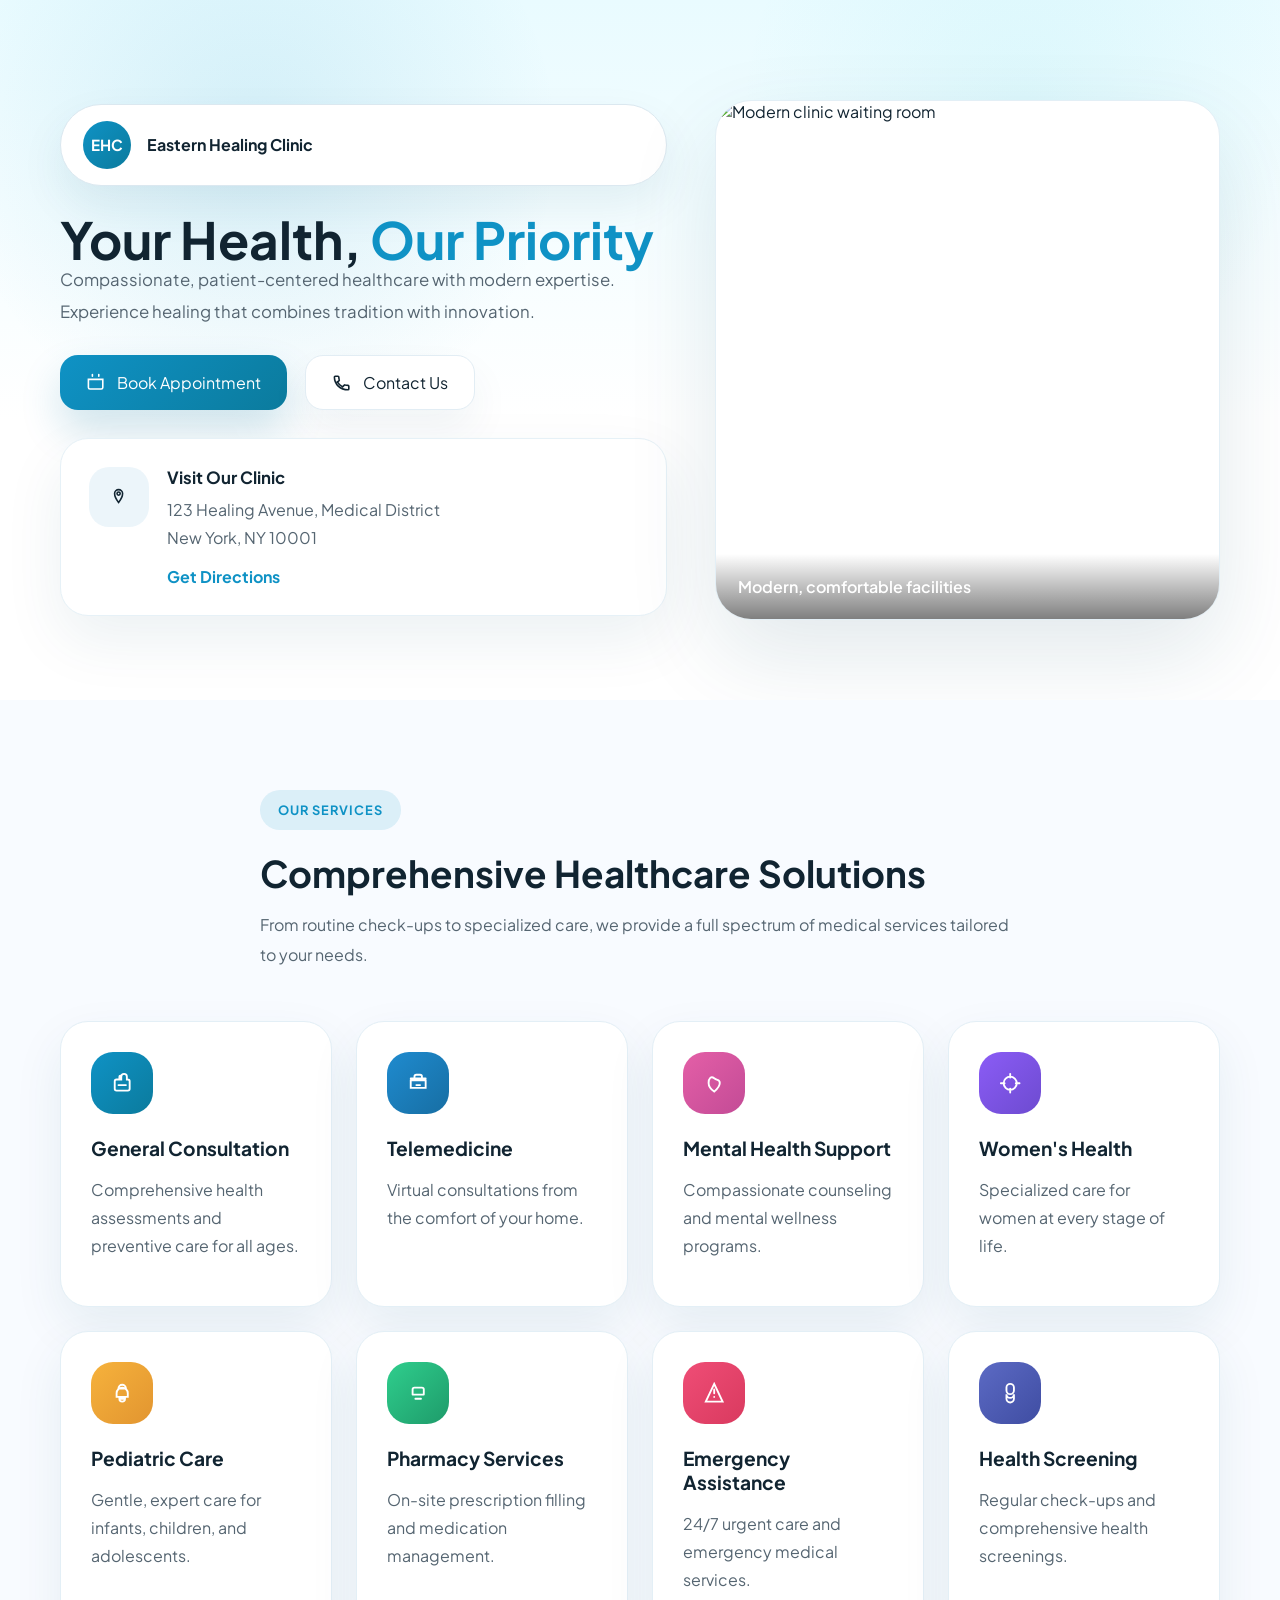
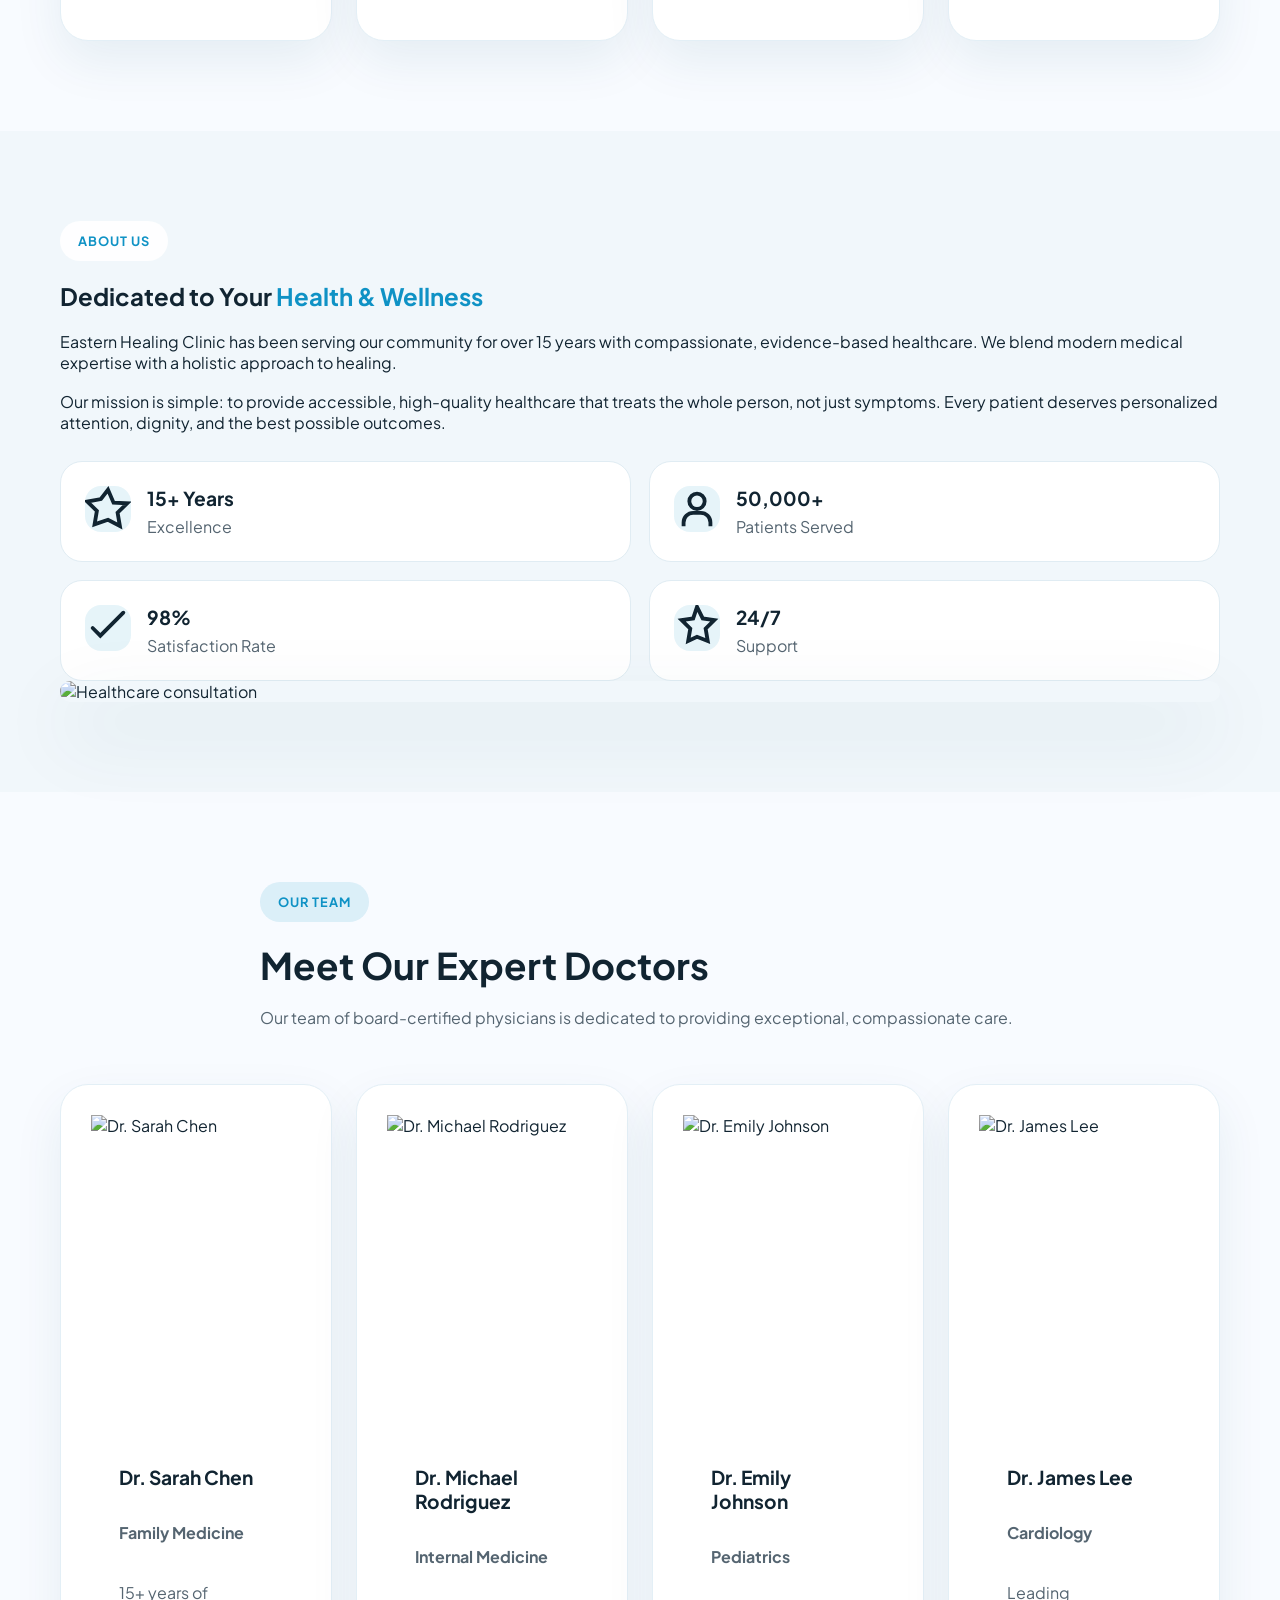
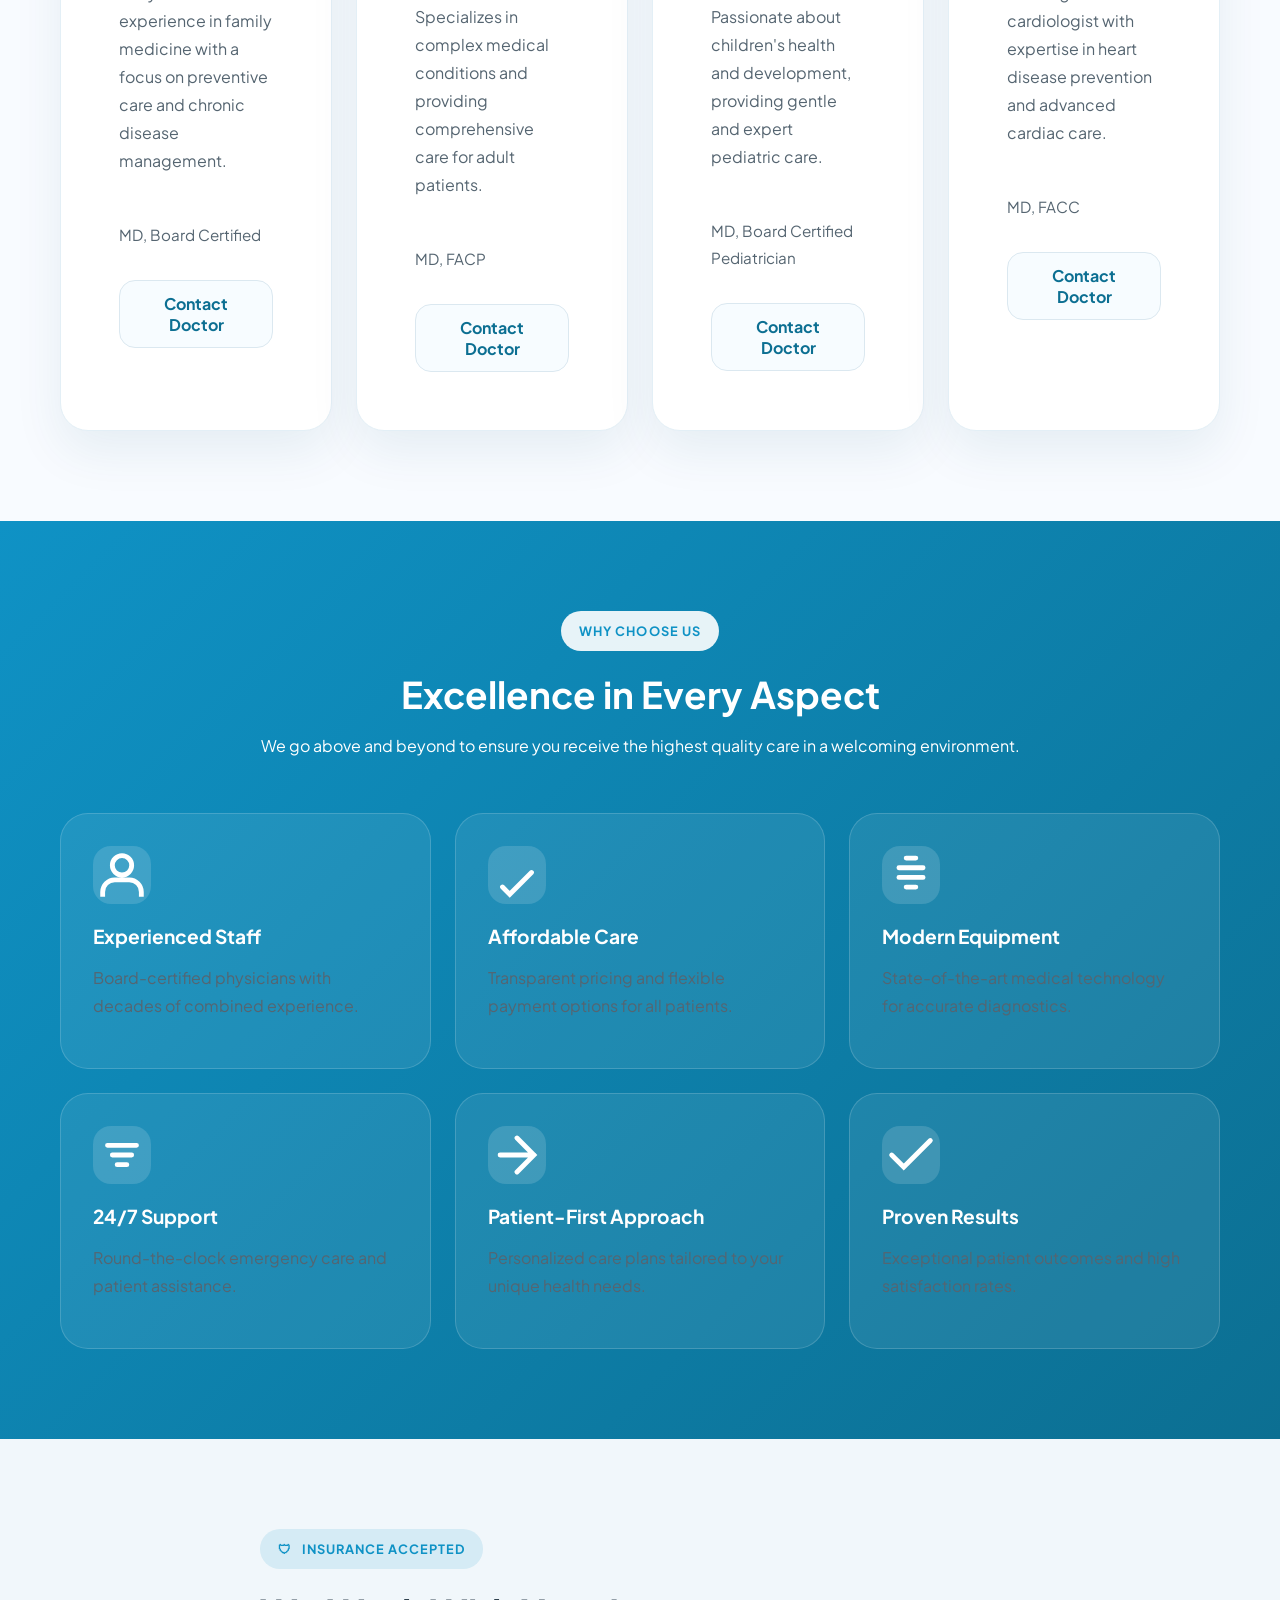
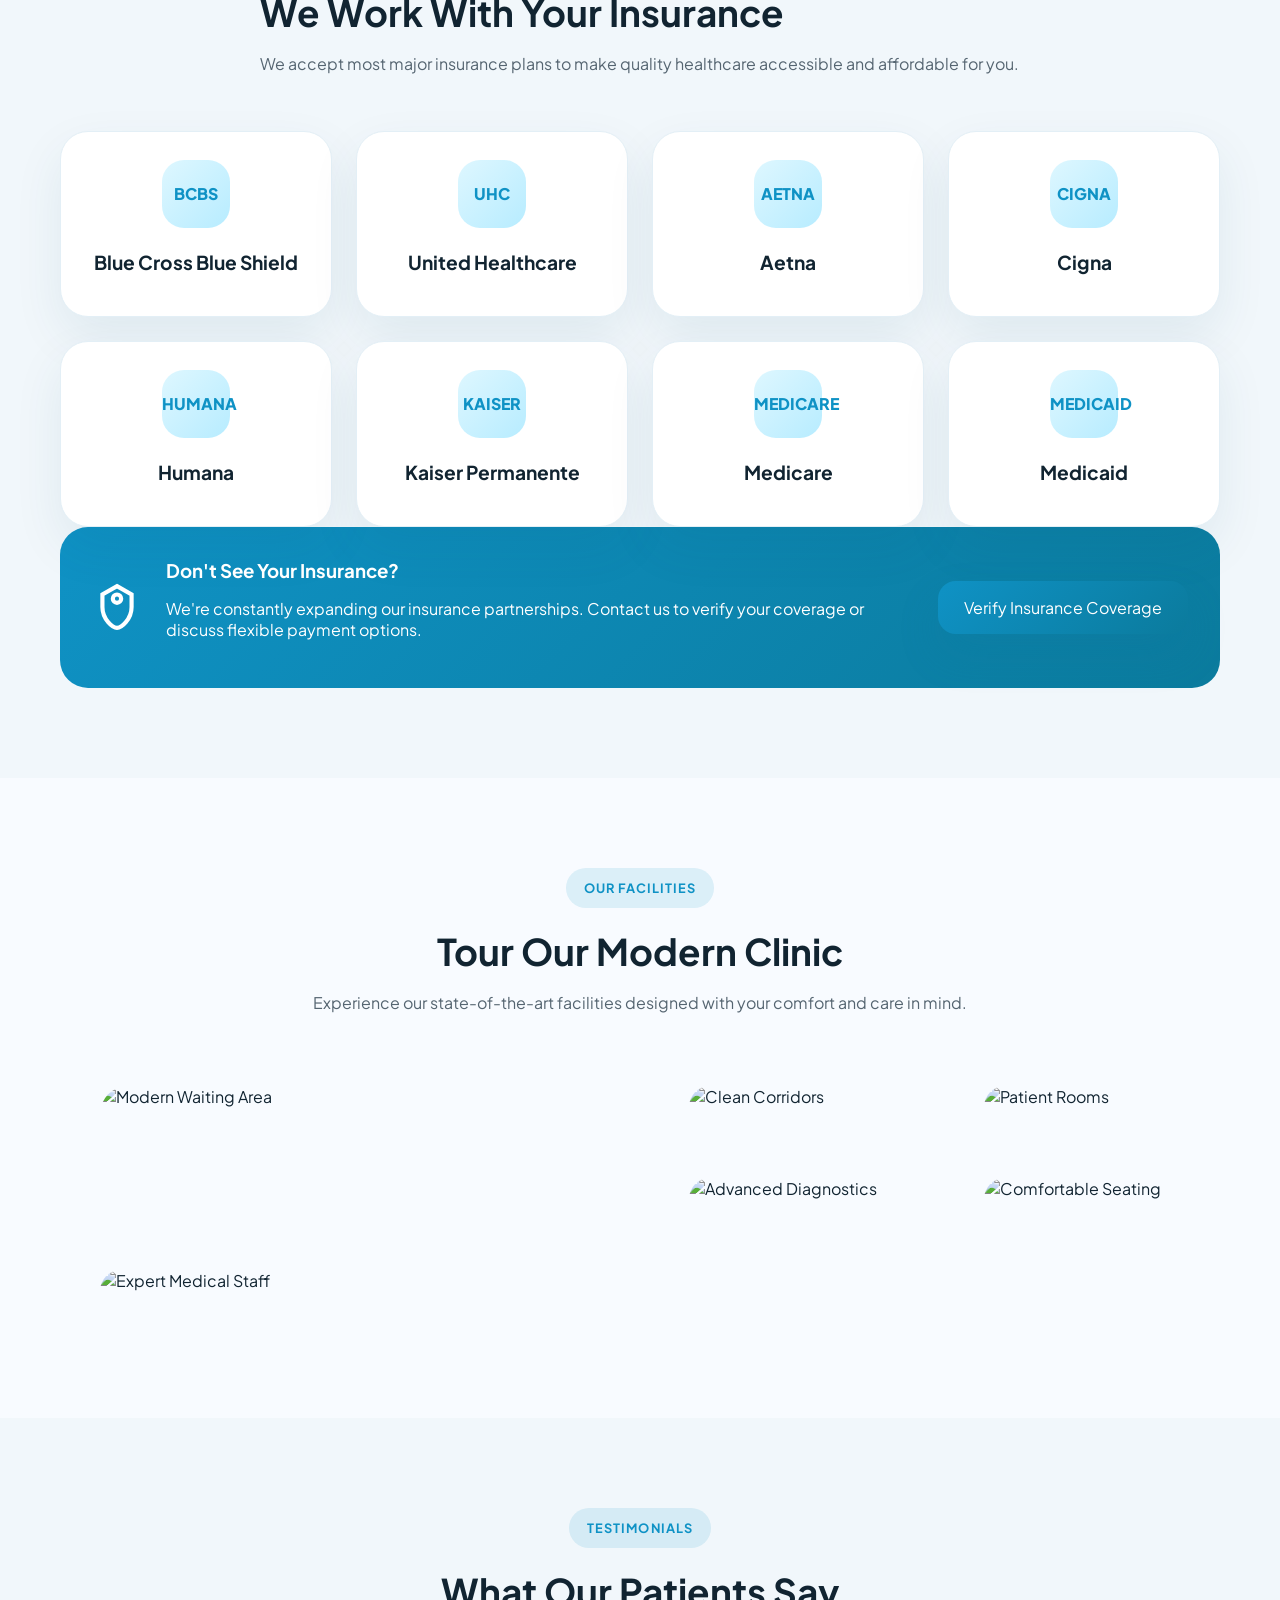
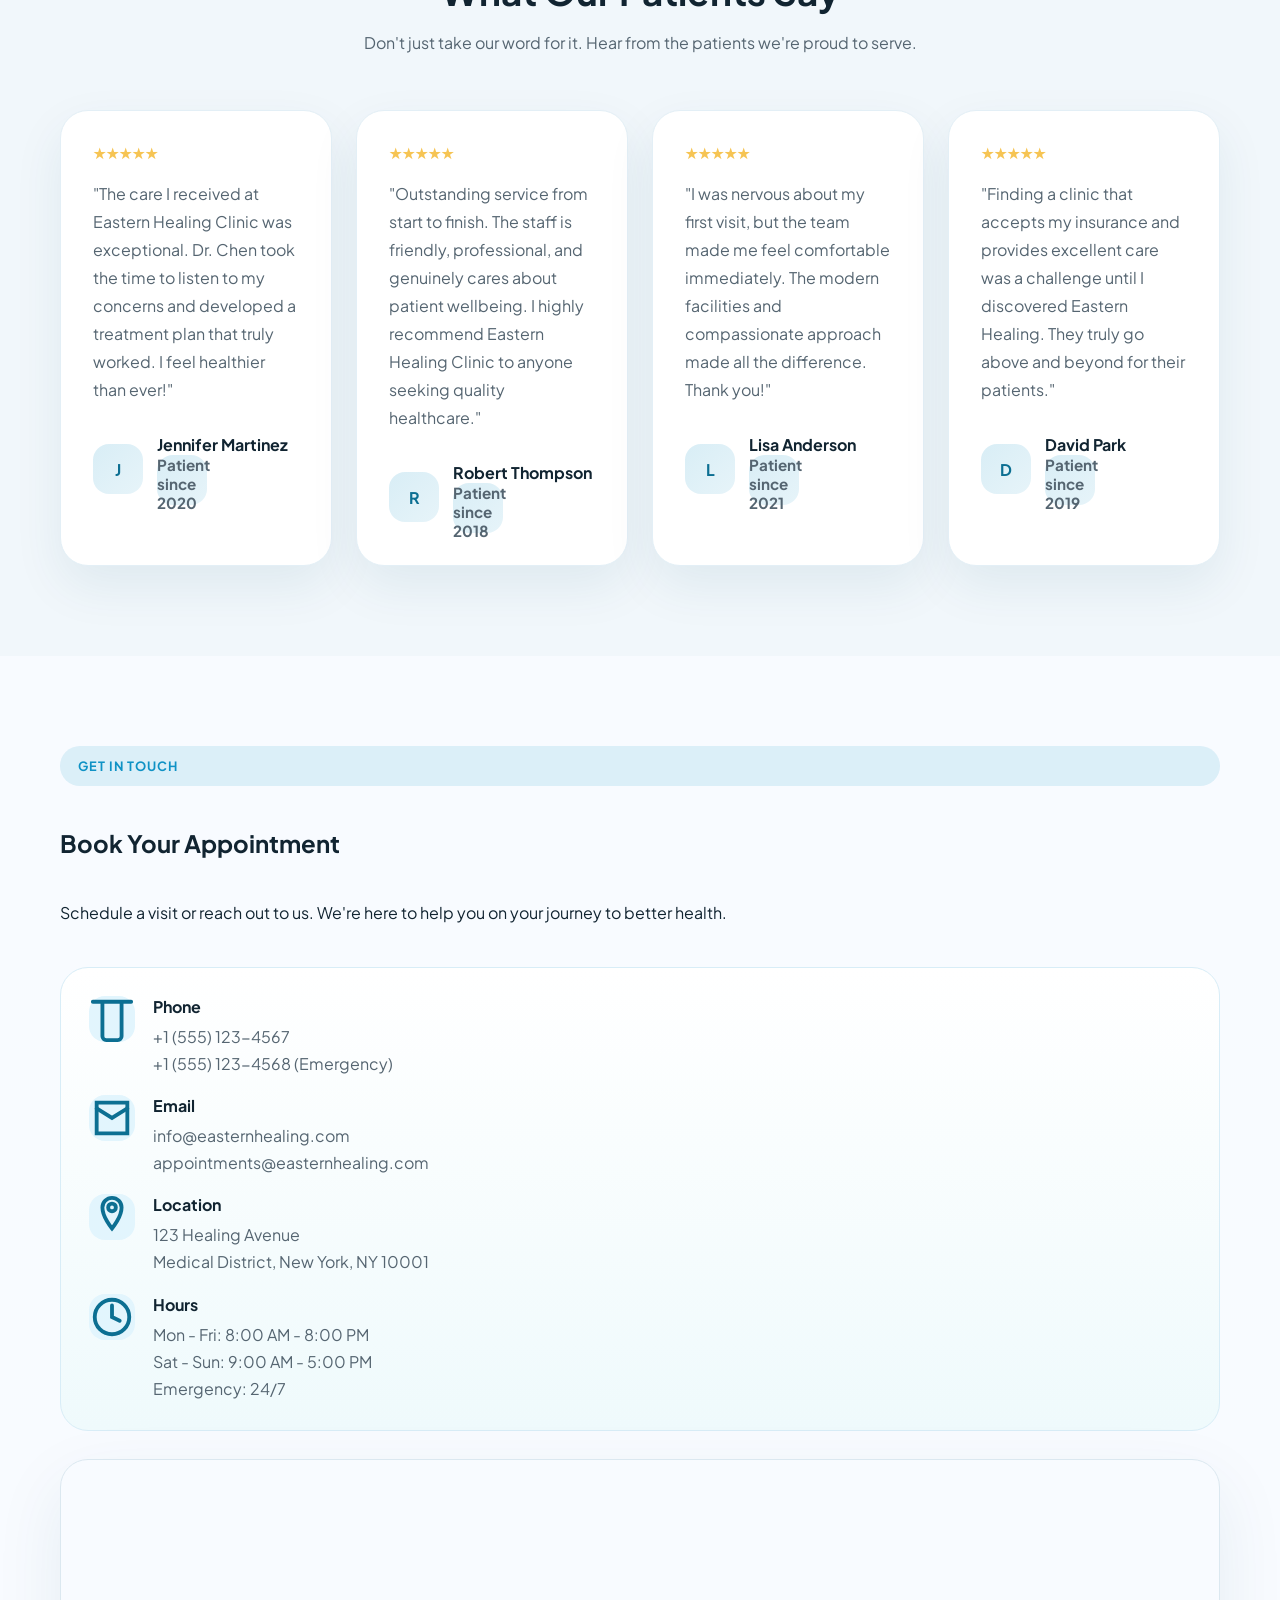
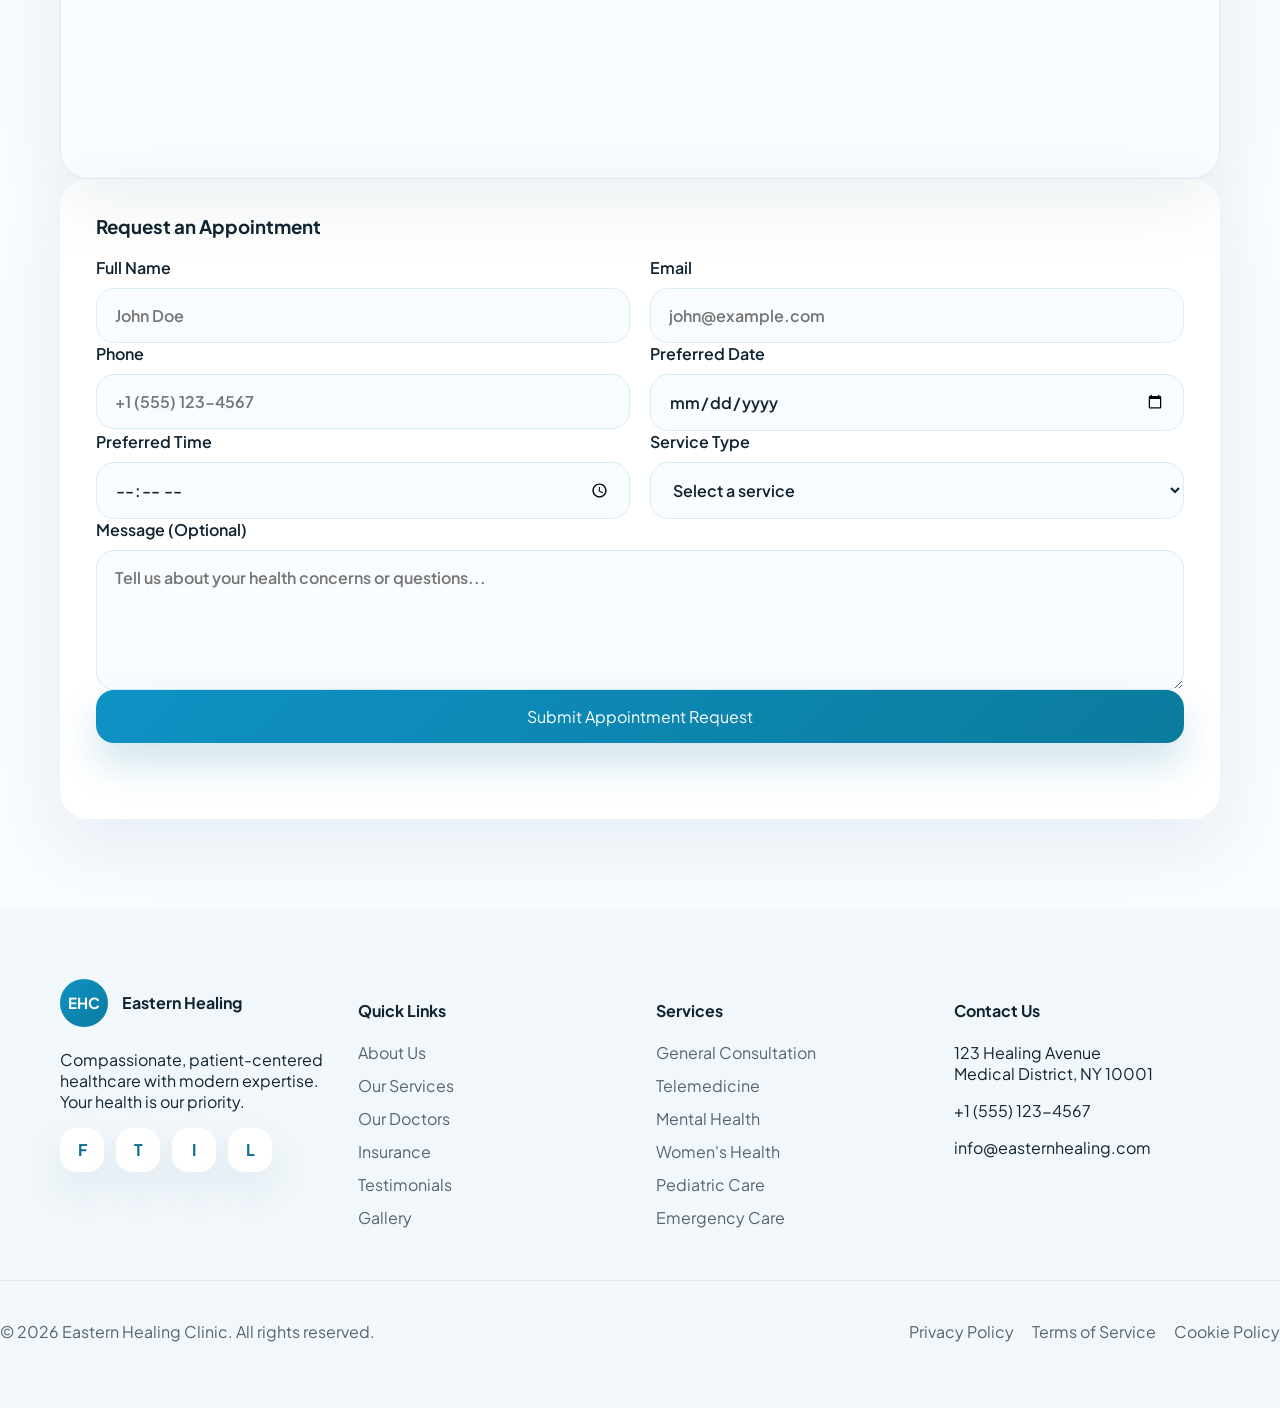
==== index.html @ 698d249d "new" ====
<!DOCTYPE html>
<html lang="en">
  <head>
    <meta charset="UTF-8" />
    <meta name="viewport" content="width=device-width, initial-scale=1.0" />
    <title>Eastern Healing Clinic</title>
    <link rel="preconnect" href="https://fonts.googleapis.com" />
    <link rel="preconnect" href="https://fonts.gstatic.com" crossorigin />
    <link
      href="https://fonts.googleapis.com/css2?family=Plus+Jakarta+Sans:wght@400;500;600;700;800&display=swap"
      rel="stylesheet"
    />
    <link rel="stylesheet" href="styles.css" />
  </head>
  <body>
    <main>
      <section class="hero" id="hero">
        <div class="hero-backdrop"></div>
        <div class="container hero-grid">
          <div class="hero-copy">
            <a class="brand-pill" href="#hero">
              <span class="brand-circle">EHC</span>
              Eastern Healing Clinic
            </a>
            <div class="hero-content">
              <h1>
                Your Health,
                <span class="accent-text"> Our Priority</span>
              </h1>
              <p class="hero-subtitle">
                Compassionate, patient-centered healthcare with modern expertise.
                Experience healing that combines tradition with innovation.
              </p>
            </div>
            <div class="hero-cta-actions">
              <button class="btn btn-primary" data-scroll="#contact">
                <span class="icon">
                  <svg viewBox="0 0 24 24" aria-hidden="true"><path d="M8 2v2M16 2v2M4 8h16M5 20h14a2 2 0 002-2V8H3v10a2 2 0 002 2z" fill="none" stroke="currentColor" stroke-width="2" stroke-linecap="round"/></svg>
                </span>
                Book Appointment
              </button>
              <button class="btn btn-secondary" data-scroll="#contact">
                <span class="icon">
                  <svg viewBox="0 0 24 24" aria-hidden="true"><path d="M6.62 10.79a15.05 15.05 0 006.59 6.59l2.2-2.2a1 1 0 011.05-.24c1.12.37 2.33.57 3.57.57a1 1 0 011 1V20a1 1 0 01-1 1C10.07 21 3 13.93 3 5a1 1 0 011-1h3.5a1 1 0 011 1c0 1.24.2 2.45.57 3.57a1 1 0 01-.24 1.05l-2.2 2.2z" fill="none" stroke="currentColor" stroke-width="2" stroke-linecap="round" stroke-linejoin="round"/></svg>
                </span>
                Contact Us
              </button>
            </div>
            <div class="hero-info-card">
              <div class="info-icon">
                <span class="icon map-pin">
                  <svg viewBox="0 0 24 24" aria-hidden="true"><path d="M12 2a5 5 0 00-5 5c0 5 5 11 5 11s5-6 5-11a5 5 0 00-5-5zm0 7a2 2 0 110-4 2 2 0 010 4z" fill="none" stroke="currentColor" stroke-width="2"/></svg>
                </span>
              </div>
              <div>
                <h3>Visit Our Clinic</h3>
                <p>123 Healing Avenue, Medical District<br />New York, NY 10001</p>
                <a class="link-button" href="https://www.google.com/maps/search/123+Healing+Avenue+New+York+NY" target="_blank" rel="noreferrer">Get Directions</a>
              </div>
            </div>
          </div>
          <div class="hero-media">
            <div class="hero-media-card">
              <img src="https://images.unsplash.com/photo-1779281887548-f676406dea2f?crop=entropy&cs=tinysrgb&fit=max&fm=jpg&ixid=M3w3Nzg4Nzd8MHwxfHNlYXJjaHw0fHxtb2Rlcm4lMjBtZWRpY2FsJTIwY2xpbmljJTIwaW50ZXJpb3IlMjBoZWFsdGhjYXJlfGVufDF8fHx8MTc3OTcyMDAyNXww&ixlib=rb-4.1.0&q=80&w=1080" alt="Modern clinic waiting room" />
              <div class="hero-media-caption">Modern, comfortable facilities</div>
            </div>
          </div>
        </div>
      </section>

      <section class="section" id="services">
        <div class="container">
          <div class="section-header">
            <span class="section-pill">Our Services</span>
            <h2>Comprehensive Healthcare Solutions</h2>
            <p>From routine check-ups to specialized care, we provide a full spectrum of medical services tailored to your needs.</p>
          </div>
          <div class="grid service-grid">
            <article class="card service-card">
              <div class="icon-circle gradient-cyan"><span class="icon"><svg viewBox="0 0 24 24"><path d="M18 8h-1V5a3 3 0 00-6 0v3H6a2 2 0 00-2 2v8a2 2 0 002 2h12a2 2 0 002-2v-8a2 2 0 00-2-2zM9 5a1 1 0 012 0v3H9V5zM8 14h8" fill="none" stroke="currentColor" stroke-width="2" stroke-linecap="round"/></svg></span></div>
              <h3>General Consultation</h3>
              <p>Comprehensive health assessments and preventive care for all ages.</p>
            </article>
            <article class="card service-card">
              <div class="icon-circle gradient-blue"><span class="icon"><svg viewBox="0 0 24 24"><path d="M4 7h16M8 7V5a2 2 0 012-2h4a2 2 0 012 2v2M4 17h16v-8H4v8zM10 14h4" fill="none" stroke="currentColor" stroke-width="2" stroke-linecap="round"/></svg></span></div>
              <h3>Telemedicine</h3>
              <p>Virtual consultations from the comfort of your home.</p>
            </article>
            <article class="card service-card">
              <div class="icon-circle gradient-pink"><span class="icon"><svg viewBox="0 0 24 24"><path d="M12 21s-6-4.35-6-9.33S8.73 4 12 6.67 18 7.67 18 11.67 12 21 12 21z" fill="none" stroke="currentColor" stroke-width="2"/></svg></span></div>
              <h3>Mental Health Support</h3>
              <p>Compassionate counseling and mental wellness programs.</p>
            </article>
            <article class="card service-card">
              <div class="icon-circle gradient-purple"><span class="icon"><svg viewBox="0 0 24 24"><path d="M12 19a7 7 0 100-14 7 7 0 000 14zM12 2v4M12 18v4M2 12h4M18 12h4" fill="none" stroke="currentColor" stroke-width="2" stroke-linecap="round"/></svg></span></div>
              <h3>Women's Health</h3>
              <p>Specialized care for women at every stage of life.</p>
            </article>
            <article class="card service-card">
              <div class="icon-circle gradient-amber"><span class="icon"><svg viewBox="0 0 24 24"><path d="M12 21a3 3 0 003-3H9a3 3 0 003 3zm6-9a6 6 0 10-12 0v4h12v-4zM12 3a4 4 0 014 4H8a4 4 0 014-4z" fill="none" stroke="currentColor" stroke-width="2"/></svg></span></div>
              <h3>Pediatric Care</h3>
              <p>Gentle, expert care for infants, children, and adolescents.</p>
            </article>
            <article class="card service-card">
              <div class="icon-circle gradient-emerald"><span class="icon"><svg viewBox="0 0 24 24"><path d="M6 13.5V8a2 2 0 012-2h8a2 2 0 012 2v5.5M6 13.5h12M9 18h6" fill="none" stroke="currentColor" stroke-width="2" stroke-linecap="round"/></svg></span></div>
              <h3>Pharmacy Services</h3>
              <p>On-site prescription filling and medication management.</p>
            </article>
            <article class="card service-card">
              <div class="icon-circle gradient-red"><span class="icon"><svg viewBox="0 0 24 24"><path d="M12 2L3 21h18L12 2zM12 8v4M12 16h.01" fill="none" stroke="currentColor" stroke-width="2" stroke-linecap="round"/></svg></span></div>
              <h3>Emergency Assistance</h3>
              <p>24/7 urgent care and emergency medical services.</p>
            </article>
            <article class="card service-card">
              <div class="icon-circle gradient-indigo"><span class="icon"><svg viewBox="0 0 24 24"><path d="M16 6a4 4 0 00-8 0v3a4 4 0 008 0V6zM8 13a4 4 0 108 0v5a4 4 0 01-8 0v-5z" fill="none" stroke="currentColor" stroke-width="2"/></svg></span></div>
              <h3>Health Screening</h3>
              <p>Regular check-ups and comprehensive health screenings.</p>
            </article>
          </div>
        </div>
      </section>

      <section class="section section-alt" id="about">
        <div class="container split-grid">
          <div class="text-block">
            <span class="section-pill section-pill-soft">About Us</span>
            <h2>Dedicated to Your <span class="accent-text">Health & Wellness</span></h2>
            <p>Eastern Healing Clinic has been serving our community for over 15 years with compassionate, evidence-based healthcare. We blend modern medical expertise with a holistic approach to healing.</p>
            <p>Our mission is simple: to provide accessible, high-quality healthcare that treats the whole person, not just symptoms. Every patient deserves personalized attention, dignity, and the best possible outcomes.</p>
            <div class="stats-grid">
              <article class="stat-card"><span class="icon stat-icon"><svg viewBox="0 0 24 24"><path d="M12 2l2.9 6.7L22 9l-5 4.9 1.2 7-6.2-3.3L5 20l1.2-7-5-4.9 7.1-1.3L12 2z" fill="none" stroke="currentColor" stroke-width="2"/></svg></span><div><strong>15+ Years</strong><p>Excellence</p></div></article>
              <article class="stat-card"><span class="icon stat-icon"><svg viewBox="0 0 24 24"><path d="M12 12a4 4 0 100-8 4 4 0 000 8zm-7 9v-2a5 5 0 015-5h4a5 5 0 015 5v2" fill="none" stroke="currentColor" stroke-width="2"/></svg></span><div><strong>50,000+</strong><p>Patients Served</p></div></article>
              <article class="stat-card"><span class="icon stat-icon"><svg viewBox="0 0 24 24"><path d="M4 12l4 4L20 4" fill="none" stroke="currentColor" stroke-width="2" stroke-linecap="round"/></svg></span><div><strong>98%</strong><p>Satisfaction Rate</p></div></article>
              <article class="stat-card"><span class="icon stat-icon"><svg viewBox="0 0 24 24"><path d="M12 1l3 6 6 .9-4.5 4.4 1.1 6.5L12 16.6 7.4 18.8 8.5 12.3 4 7.9 10 7l2-6z" fill="none" stroke="currentColor" stroke-width="2"/></svg></span><div><strong>24/7</strong><p>Support</p></div></article>
            </div>
          </div>
          <div class="image-block">
            <div class="image-frame">
              <img src="https://images.unsplash.com/photo-1666886573531-48d2e3c2b684?crop=entropy&cs=tinysrgb&fit=max&fm=jpg&ixid=M3w3Nzg4Nzd8MHwxfHNlYXJjaHwxfHxoZWFsdGhjYXJlJTIwcGF0aWVudCUyMGNvbnN1bHRhdGlvbnxlbnwxfHx8fDE3Nzk3MjAwMjZ8MA&ixlib=rb-4.1.0&q=80&w=1080" alt="Healthcare consultation" />
            </div>
          </div>
        </div>
      </section>

      <section class="section" id="doctors">
        <div class="container">
          <div class="section-header">
            <span class="section-pill">Our Team</span>
            <h2>Meet Our Expert Doctors</h2>
            <p>Our team of board-certified physicians is dedicated to providing exceptional, compassionate care.</p>
          </div>
          <div class="grid doctors-grid">
            <article class="card doctor-card">
              <div class="doctor-image"><img src="https://images.unsplash.com/photo-1631217868264-e5b90bb7e133?crop=entropy&cs=tinysrgb&fit=max&fm=jpg&ixid=M3w3Nzg4Nzd8MHwxfHNlYXJjaHwyfHxoZWFsdGhjYXJlJTIwcGF0aWVudCUyMGNvbnN1bHRhdGlvbnxlbnwxfHx8fDE3Nzk3MjAwMjZ8MA&ixlib=rb-4.1.0&q=80&w=1080" alt="Dr. Sarah Chen" /></div>
              <div class="card-body">
                <h3>Dr. Sarah Chen</h3>
                <p class="subtitle">Family Medicine</p>
                <p>15+ years of experience in family medicine with a focus on preventive care and chronic disease management.</p>
                <p class="meta">MD, Board Certified</p>
                <button class="link-button small">Contact Doctor</button>
              </div>
            </article>
            <article class="card doctor-card">
              <div class="doctor-image"><img src="https://images.unsplash.com/photo-1612349317150-e413f6a5b16d?crop=entropy&cs=tinysrgb&fit=max&fm=jpg&ixid=M3w3Nzg4Nzd8MHwxfHNlYXJjaHwyfHxwcm9mZXNzaW9uYWwlMjBkb2N0b3IlMjBtZWRpY2FsJTIwc3RhZmZ8ZW58MXx8fHwxNzc5NzIwMDI1fDA&ixlib=rb-4.1.0&q=80&w=1080" alt="Dr. Michael Rodriguez" /></div>
              <div class="card-body">
                <h3>Dr. Michael Rodriguez</h3>
                <p class="subtitle">Internal Medicine</p>
                <p>Specializes in complex medical conditions and providing comprehensive care for adult patients.</p>
                <p class="meta">MD, FACP</p>
                <button class="link-button small">Contact Doctor</button>
              </div>
            </article>
            <article class="card doctor-card">
              <div class="doctor-image"><img src="https://images.unsplash.com/photo-1631217871099-88310a909a32?crop=entropy&cs=tinysrgb&fit=max&fm=jpg&ixid=M3w3Nzg4Nzd8MHwxfHNlYXJjaHw1fHxoZWFsdGhjYXJlJTIwcGF0aWVudCUyMGNvbnN1bHRhdGlvbnxlbnwxfHx8fDE3Nzk3MjAwMjZ8MA&ixlib=rb-4.1.0&q=80&w=1080" alt="Dr. Emily Johnson" /></div>
              <div class="card-body">
                <h3>Dr. Emily Johnson</h3>
                <p class="subtitle">Pediatrics</p>
                <p>Passionate about children's health and development, providing gentle and expert pediatric care.</p>
                <p class="meta">MD, Board Certified Pediatrician</p>
                <button class="link-button small">Contact Doctor</button>
              </div>
            </article>
            <article class="card doctor-card">
              <div class="doctor-image"><img src="https://images.unsplash.com/photo-1625134673337-519d4d10b313?crop=entropy&cs=tinysrgb&fit=max&fm=jpg&ixid=M3w3Nzg4Nzd8MHwxfHNlYXJjaHw0fHxwcm9mZXNzaW9uYWwlMjBkb2N0b3IlMjBtZWRpY2FsJTIwc3RhZmZ8ZW58MXx8fHwxNzc5NzIwMDI1fDA&ixlib=rb-4.1.0&q=80&w=1080" alt="Dr. James Lee" /></div>
              <div class="card-body">
                <h3>Dr. James Lee</h3>
                <p class="subtitle">Cardiology</p>
                <p>Leading cardiologist with expertise in heart disease prevention and advanced cardiac care.</p>
                <p class="meta">MD, FACC</p>
                <button class="link-button small">Contact Doctor</button>
              </div>
            </article>
          </div>
        </div>
      </section>

      <section class="section feature-section" id="why-choose-us">
        <div class="container">
          <div class="section-header text-center">
            <span class="section-pill section-pill-soft">Why Choose Us</span>
            <h2>Excellence in Every Aspect</h2>
            <p>We go above and beyond to ensure you receive the highest quality care in a welcoming environment.</p>
          </div>
          <div class="grid features-grid">
            <article class="feature-card"><span class="icon feature-icon"><svg viewBox="0 0 24 24"><path d="M12 12a4 4 0 100-8 4 4 0 000 8zm-8 9v-2a5 5 0 015-5h6a5 5 0 015 5v2" fill="none" stroke="currentColor" stroke-width="2"/></svg></span><h3>Experienced Staff</h3><p>Board-certified physicians with decades of combined experience.</p></article>
            <article class="feature-card"><span class="icon feature-icon"><svg viewBox="0 0 24 24"><path d="M6 17l3 3 9-9" fill="none" stroke="currentColor" stroke-width="2" stroke-linecap="round"/></svg></span><h3>Affordable Care</h3><p>Transparent pricing and flexible payment options for all patients.</p></article>
            <article class="feature-card"><span class="icon feature-icon"><svg viewBox="0 0 24 24"><path d="M10 5h4M7 9h10M7 13h10M10 17h4" fill="none" stroke="currentColor" stroke-width="2" stroke-linecap="round"/></svg></span><h3>Modern Equipment</h3><p>State-of-the-art medical technology for accurate diagnostics.</p></article>
            <article class="feature-card"><span class="icon feature-icon"><svg viewBox="0 0 24 24"><path d="M6 8h12M8 12h8M10 16h4" fill="none" stroke="currentColor" stroke-width="2" stroke-linecap="round"/></svg></span><h3>24/7 Support</h3><p>Round-the-clock emergency care and patient assistance.</p></article>
            <article class="feature-card"><span class="icon feature-icon"><svg viewBox="0 0 24 24"><path d="M5 12h14M12 5l7 7-7 7" fill="none" stroke="currentColor" stroke-width="2" stroke-linecap="round"/></svg></span><h3>Patient-First Approach</h3><p>Personalized care plans tailored to your unique health needs.</p></article>
            <article class="feature-card"><span class="icon feature-icon"><svg viewBox="0 0 24 24"><path d="M20 6L9 17l-5-5" fill="none" stroke="currentColor" stroke-width="2" stroke-linecap="round"/></svg></span><h3>Proven Results</h3><p>Exceptional patient outcomes and high satisfaction rates.</p></article>
          </div>
        </div>
      </section>

      <section class="section section-alt" id="insurance">
        <div class="container">
          <div class="section-header">
            <span class="section-pill"><span class="small-icon">🛡</span> Insurance Accepted</span>
            <h2>We Work With Your Insurance</h2>
            <p>We accept most major insurance plans to make quality healthcare accessible and affordable for you.</p>
          </div>
          <div class="grid insurance-grid">
            <article class="card partner-card"><div class="partner-mark">BCBS</div><h3>Blue Cross Blue Shield</h3></article>
            <article class="card partner-card"><div class="partner-mark">UHC</div><h3>United Healthcare</h3></article>
            <article class="card partner-card"><div class="partner-mark">AETNA</div><h3>Aetna</h3></article>
            <article class="card partner-card"><div class="partner-mark">CIGNA</div><h3>Cigna</h3></article>
            <article class="card partner-card"><div class="partner-mark">HUMANA</div><h3>Humana</h3></article>
            <article class="card partner-card"><div class="partner-mark">KAISER</div><h3>Kaiser Permanente</h3></article>
            <article class="card partner-card"><div class="partner-mark">MEDICARE</div><h3>Medicare</h3></article>
            <article class="card partner-card"><div class="partner-mark">MEDICAID</div><h3>Medicaid</h3></article>
          </div>
          <div class="insurance-cta-card">
            <span class="icon"><svg viewBox="0 0 24 24"><path d="M12 2l7 4v6c0 6-5 10-7 10s-7-4-7-10V6l7-4zm0 8a2 2 0 110-4 2 2 0 010 4z" fill="none" stroke="currentColor" stroke-width="2"/></svg></span>
            <div>
              <h3>Don't See Your Insurance?</h3>
              <p>We're constantly expanding our insurance partnerships. Contact us to verify your coverage or discuss flexible payment options.</p>
            </div>
            <button class="btn btn-primary" data-scroll="#contact">Verify Insurance Coverage</button>
          </div>
        </div>
      </section>

      <section class="section" id="gallery">
        <div class="container">
          <div class="section-header text-center">
            <span class="section-pill">Our Facilities</span>
            <h2>Tour Our Modern Clinic</h2>
            <p>Experience our state-of-the-art facilities designed with your comfort and care in mind.</p>
          </div>
          <div class="gallery-grid">
            <figure class="gallery-item gallery-item-large"><img src="https://images.unsplash.com/photo-1779281887548-f676406dea2f?crop=entropy&cs=tinysrgb&fit=max&fm=jpg&ixid=M3w3Nzg4Nzd8MHwxfHNlYXJjaHw0fHxtb2Rlcm4lMjBtZWRpY2FsJTIwY2xpbmljJTIwaW50ZXJpb3IlMjBoZWFsdGhjYXJlfGVufDF8fHx8MTc3OTcyMDAyNXww&ixlib=rb-4.1.0&q=80&w=1080" alt="Modern Waiting Area"><figcaption>Modern Waiting Area</figcaption></figure>
            <figure class="gallery-item"><img src="https://images.unsplash.com/photo-1777269749032-d8d458ae594d?crop=entropy&cs=tinysrgb&fit=max&fm=jpg&ixid=M3w3Nzg4Nzd8MHwxfHNlYXJjaHwxfHxtb2Rlcm4lMjBtZWRpY2FsJTIwY2xpbmljJTIwaW50ZXJpb3IlMjBoZWFsdGhjYXJlfGVufDF8fHx8MTc3OTcyMDAyNXww&ixlib=rb-4.1.0&q=80&w=1080" alt="Clean Corridors"><figcaption>Clean Corridors</figcaption></figure>
            <figure class="gallery-item"><img src="https://images.unsplash.com/photo-1778151270757-f3793f65e2de?crop=entropy&cs=tinysrgb&fit=max&fm=jpg&ixid=M3w3Nzg4Nzd8MHwxfHNlYXJjaHw1fHxtb2Rlcm4lMjBtZWRpY2FsJTIwY2xpbmljJTIwaW50ZXJpb3IlMjBoZWFsdGhjYXJlfGVufDF8fHx8MTc3OTcyMDAyNXww&ixlib=rb-4.1.0&q=80&w=1080" alt="Patient Rooms"><figcaption>Patient Rooms</figcaption></figure>
            <figure class="gallery-item"><img src="https://images.unsplash.com/photo-1777444969135-caf869407707?crop=entropy&cs=tinysrgb&fit=max&fm=jpg&ixid=M3w3Nzg4Nzd8MHwxfHNlYXJjaHwyfHxtb2Rlcm4lMjBtZWRpY2FsJTIwY2xpbmljJTIwaW50ZXJpb3IlMjBoZWFsdGhjYXJlfGVufDF8fHx8MTc3OTcyMDAyNXww&ixlib=rb-4.1.0&q=80&w=1080" alt="Advanced Diagnostics"><figcaption>Advanced Diagnostics</figcaption></figure>
            <figure class="gallery-item"><img src="https://images.unsplash.com/photo-1771574204208-b47e2d863bc5?crop=entropy&cs=tinysrgb&fit=max&fm=jpg&ixid=M3w3Nzg4Nzd8MHwxfHNlYXJjaHwzfHxtb2Rlcm4lMjBtZWRpY2FsJTIwY2xpbmljJTIwaW50ZXJpb3IlMjBoZWFsdGhjYXJlfGVufDF8fHx8MTc3OTcyMDAyNXww&ixlib=rb-4.1.0&q=80&w=1080" alt="Comfortable Seating"><figcaption>Comfortable Seating</figcaption></figure>
            <figure class="gallery-item"><img src="https://images.unsplash.com/photo-1532938911079-1b06ac7ceec7?crop=entropy&cs=tinysrgb&fit=max&fm=jpg&ixid=M3w3Nzg4Nzd8MHwxfHNlYXJjaHwxfHxwcm9mZXNzaW9uYWwlMjBkb2N0b3IlMjBtZWRpY2FsJTIwc3RhZmZ8ZW58MXx8fHwxNzc5NzIwMDI1fDA&ixlib=rb-4.1.0&q=80&w=1080" alt="Expert Medical Staff"><figcaption>Expert Medical Staff</figcaption></figure>
          </div>
        </div>
      </section>

      <section class="section section-alt" id="testimonials">
        <div class="container">
          <div class="section-header text-center">
            <span class="section-pill">Testimonials</span>
            <h2>What Our Patients Say</h2>
            <p>Don't just take our word for it. Hear from the patients we're proud to serve.</p>
          </div>
          <div class="grid testimonials-grid">
            <article class="card testimonial-card"><div class="testimonial-stars">★★★★★</div><p>"The care I received at Eastern Healing Clinic was exceptional. Dr. Chen took the time to listen to my concerns and developed a treatment plan that truly worked. I feel healthier than ever!"</p><div class="testimonial-by"><span>J</span><div><strong>Jennifer Martinez</strong><span>Patient since 2020</span></div></div></article>
            <article class="card testimonial-card"><div class="testimonial-stars">★★★★★</div><p>"Outstanding service from start to finish. The staff is friendly, professional, and genuinely cares about patient wellbeing. I highly recommend Eastern Healing Clinic to anyone seeking quality healthcare."</p><div class="testimonial-by"><span>R</span><div><strong>Robert Thompson</strong><span>Patient since 2018</span></div></div></article>
            <article class="card testimonial-card"><div class="testimonial-stars">★★★★★</div><p>"I was nervous about my first visit, but the team made me feel comfortable immediately. The modern facilities and compassionate approach made all the difference. Thank you!"</p><div class="testimonial-by"><span>L</span><div><strong>Lisa Anderson</strong><span>Patient since 2021</span></div></div></article>
            <article class="card testimonial-card"><div class="testimonial-stars">★★★★★</div><p>"Finding a clinic that accepts my insurance and provides excellent care was a challenge until I discovered Eastern Healing. They truly go above and beyond for their patients."</p><div class="testimonial-by"><span>D</span><div><strong>David Park</strong><span>Patient since 2019</span></div></div></article>
          </div>
        </div>
      </section>

      <section class="section" id="contact">
        <div class="container split-grid contact-grid">
          <div class="contact-panel">
            <span class="section-pill">Get In Touch</span>
            <h2>Book Your Appointment</h2>
            <p>Schedule a visit or reach out to us. We're here to help you on your journey to better health.</p>
            <div class="contact-card">
              <div><span class="icon contact-icon"><svg viewBox="0 0 24 24"><path d="M2 3h20M7 3v18a2 2 0 002 2h6a2 2 0 002-2V3" fill="none" stroke="currentColor" stroke-width="2" stroke-linecap="round"/></svg></span><div><strong>Phone</strong><p>+1 (555) 123-4567<br />+1 (555) 123-4568 (Emergency)</p></div></div>
              <div><span class="icon contact-icon"><svg viewBox="0 0 24 24"><path d="M4 4h16v16H4z" fill="none" stroke="currentColor" stroke-width="2"/><path d="M4 7l8 5 8-5" fill="none" stroke="currentColor" stroke-width="2" stroke-linecap="round"/></svg></span><div><strong>Email</strong><p>info@easternhealing.com<br />appointments@easternhealing.com</p></div></div>
              <div><span class="icon contact-icon"><svg viewBox="0 0 24 24"><path d="M12 2a5 5 0 00-5 5c0 5 5 11 5 11s5-6 5-11a5 5 0 00-5-5zm0 7a2 2 0 110-4 2 2 0 010 4z" fill="none" stroke="currentColor" stroke-width="2"/></svg></span><div><strong>Location</strong><p>123 Healing Avenue<br />Medical District, New York, NY 10001</p></div></div>
              <div><span class="icon contact-icon"><svg viewBox="0 0 24 24"><path d="M12 6v6l4 2" fill="none" stroke="currentColor" stroke-width="2" stroke-linecap="round"/><circle cx="12" cy="12" r="9" fill="none" stroke="currentColor" stroke-width="2"/></svg></span><div><strong>Hours</strong><p>Mon - Fri: 8:00 AM - 8:00 PM<br />Sat - Sun: 9:00 AM - 5:00 PM<br />Emergency: 24/7</p></div></div>
            </div>
            <div class="map-frame">
              <iframe src="https://www.google.com/maps/embed?pb=!1m18!1m12!1m3!1d193595.15830869428!2d-74.119763973046!3d40.69766374874431!2m3!1f0!2f0!3f0!3m2!1i1024!2i768!4f13.1!3m3!1m2!1s0x89c24fa5d33f083b%3A0xc80b8f06e177fe62!2sNew%20York%2C%20NY%2C%20USA!5e0!3m2!1sen!2s!4v1234567890123!5m2!1sen!2s" aria-label="Clinic location map" loading="lazy"></iframe>
            </div>
          </div>
          <div class="contact-form-panel">
            <h3>Request an Appointment</h3>
            <form id="appointmentForm">
              <div class="form-row">
                <label>Full Name<input type="text" name="name" required placeholder="John Doe" /></label>
                <label>Email<input type="email" name="email" required placeholder="john@example.com" /></label>
              </div>
              <div class="form-row">
                <label>Phone<input type="tel" name="phone" required placeholder="+1 (555) 123-4567" /></label>
                <label>Preferred Date<input type="date" name="date" required /></label>
              </div>
              <div class="form-row">
                <label>Preferred Time<input type="time" name="time" required /></label>
                <label>Service Type
                  <select name="service" required>
                    <option value="">Select a service</option>
                    <option value="general">General Consultation</option>
                    <option value="telemedicine">Telemedicine</option>
                    <option value="mental">Mental Health Support</option>
                    <option value="women">Women's Health</option>
                    <option value="pediatric">Pediatric Care</option>
                    <option value="emergency">Emergency</option>
                  </select>
                </label>
              </div>
              <label class="textarea-label">Message (Optional)
                <textarea name="message" rows="4" placeholder="Tell us about your health concerns or questions..."></textarea>
              </label>
              <button type="submit" class="btn btn-primary btn-full">Submit Appointment Request</button>
              <div id="formStatus" class="form-status" aria-live="polite"></div>
            </form>
          </div>
        </div>
      </section>

      <footer class="footer section-alt">
        <div class="container footer-grid">
          <div>
            <div class="brand-footer"><span class="brand-circle">EHC</span><span>Eastern Healing</span></div>
            <p>Compassionate, patient-centered healthcare with modern expertise. Your health is our priority.</p>
            <div class="social-links">
              <a href="#" aria-label="Facebook">F</a>
              <a href="#" aria-label="Twitter">T</a>
              <a href="#" aria-label="Instagram">I</a>
              <a href="#" aria-label="LinkedIn">L</a>
            </div>
          </div>
          <div>
            <h4>Quick Links</h4>
            <ul class="footer-list"><li><a href="#about">About Us</a></li><li><a href="#services">Our Services</a></li><li><a href="#doctors">Our Doctors</a></li><li><a href="#insurance">Insurance</a></li><li><a href="#testimonials">Testimonials</a></li><li><a href="#gallery">Gallery</a></li></ul>
          </div>
          <div>
            <h4>Services</h4>
            <ul class="footer-list"><li><a href="#services">General Consultation</a></li><li><a href="#services">Telemedicine</a></li><li><a href="#services">Mental Health</a></li><li><a href="#services">Women's Health</a></li><li><a href="#services">Pediatric Care</a></li><li><a href="#services">Emergency Care</a></li></ul>
          </div>
          <div>
            <h4>Contact Us</h4>
            <p>123 Healing Avenue<br />Medical District, NY 10001</p>
            <p>+1 (555) 123-4567</p>
            <p>info@easternhealing.com</p>
          </div>
        </div>
        <div class="footer-bottom"><p>© 2026 Eastern Healing Clinic. All rights reserved.</p><div class="footer-links"><a href="#">Privacy Policy</a><a href="#">Terms of Service</a><a href="#">Cookie Policy</a></div></div>
      </footer>
    </main>
    <script src="script.js" defer></script>
  </body>
</html>
---- styles.css ----
﻿:root {
  --bg: #f8fbff;
  --surface: #ffffff;
  --surface-soft: #f5fbff;
  --text: #112431;
  --muted: #556571;
  --border: #dbe8f0;
  --accent: #0f92c5;
  --accent-dark: #0c6f92;
  --shadow: 0 18px 50px rgba(15, 75, 102, 0.12);
  --radius: 24px;
  --radius-sm: 18px;
  --transition: 0.35s ease;
}

* {
  box-sizing: border-box;
}

html {
  scroll-behavior: smooth;
}

body {
  margin: 0;
  font-family: 'Plus Jakarta Sans', sans-serif;
  background: var(--bg);
  color: var(--text);
}

a {
  color: inherit;
  text-decoration: none;
}

button,
input,
select,
textarea {
  font: inherit;
}

main {
  width: 100%;
}

.container {
  width: min(1160px, calc(100% - 40px));
  margin: 0 auto;
}

.section {
  padding: 90px 0;
}

.section-alt {
  background: #f1f7fb;
}

.section-header {
  max-width: 760px;
  margin: 0 auto 52px;
  text-align: left;
}

.section-header.text-center {
  text-align: center;
}

.section-pill {
  display: inline-flex;
  align-items: center;
  gap: 10px;
  padding: 12px 18px;
  border-radius: 999px;
  font-size: 0.8rem;
  font-weight: 700;
  letter-spacing: 0.08em;
  text-transform: uppercase;
  background: rgba(15, 146, 197, 0.12);
  color: var(--accent);
}

.section-pill.section-pill-soft {
  background: rgba(255, 255, 255, 0.9);
}

.section-header h2 {
  font-size: clamp(2.3rem, 1.8vw, 3.6rem);
  margin: 24px 0 18px;
  line-height: 1.04;
}

.section-header p {
  font-size: 1rem;
  line-height: 1.85;
  color: var(--muted);
}

.hero {
  position: relative;
  overflow: hidden;
  padding: 100px 0 80px;
  background: linear-gradient(180deg, #e9fbff 0%, #ffffff 60%);
}

.hero-backdrop {
  position: absolute;
  inset: 0;
  background-image: radial-gradient(circle at 20% 20%, rgba(15, 146, 197, 0.12) 0%, transparent 26%), radial-gradient(circle at 80% 15%, rgba(28, 199, 217, 0.08) 0%, transparent 24%);
  pointer-events: none;
}

.hero-grid {
  position: relative;
  display: grid;
  grid-template-columns: 1.2fr 1fr;
  gap: 48px;
  align-items: center;
}

.hero-copy {
  display: flex;
  flex-direction: column;
  gap: 28px;
}

.brand-pill {
  display: inline-flex;
  align-items: center;
  gap: 16px;
  padding: 16px 22px;
  border-radius: 999px;
  background: #ffffff;
  border: 1px solid #dbe8f0;
  box-shadow: 0 20px 45px rgba(15, 75, 102, 0.08);
  font-weight: 700;
}

.brand-circle {
  display: inline-flex;
  align-items: center;
  justify-content: center;
  width: 48px;
  height: 48px;
  border-radius: 50%;
  background: linear-gradient(135deg, var(--accent), #0b7b9d);
  color: #fff;
  font-size: 0.95rem;
}

.hero-content h1 {
  font-size: clamp(3rem, 4vw, 4.8rem);
  line-height: 0.98;
  margin: 0;
}

.accent-text {
  color: var(--accent);
}

.hero-subtitle {
  max-width: 660px;
  margin: 0;
  color: var(--muted);
  font-size: 1.05rem;
  line-height: 1.9;
}

.hero-cta-actions {
  display: flex;
  flex-wrap: wrap;
  gap: 18px;
}

.btn {
  display: inline-flex;
  align-items: center;
  gap: 12px;
  border: none;
  border-radius: 18px;
  padding: 16px 26px;
  cursor: pointer;
  transition: transform var(--transition), box-shadow var(--transition), background var(--transition);
}

.btn-primary {
  background: linear-gradient(135deg, var(--accent), #0b7b9d);
  color: white;
  box-shadow: 0 20px 40px rgba(15, 118, 158, 0.2);
}

.btn-primary:hover {
  transform: translateY(-2px);
}

.btn-secondary {
  background: white;
  color: var(--text);
  border: 1px solid #e2edf4;
  box-shadow: 0 20px 40px rgba(15, 75, 102, 0.06);
}

.btn-secondary:hover {
  transform: translateY(-2px);
}

.btn-full {
  width: 100%;
  justify-content: center;
}

.icon {
  display: inline-flex;
  width: 1.2em;
  height: 1.2em;
  align-items: center;
  justify-content: center;
}

.icon svg {
  width: 100%;
  height: 100%;
}

.hero-info-card {
  display: grid;
  grid-template-columns: auto 1fr;
  gap: 18px;
  align-items: flex-start;
  padding: 28px;
  border-radius: 28px;
  background: white;
  box-shadow: 0 24px 60px rgba(15, 75, 102, 0.08);
  border: 1px solid #e6f1f7;
  max-width: 620px;
}

.info-icon {
  width: 60px;
  height: 60px;
  border-radius: 20px;
  background: rgba(14, 133, 189, 0.08);
  display: grid;
  place-items: center;
}

.hero-info-card h3 {
  font-size: 1.05rem;
  margin: 0 0 8px;
}

.hero-info-card p {
  margin: 0 0 14px;
  color: var(--muted);
  line-height: 1.75;
}

.link-button {
  display: inline-flex;
  align-items: center;
  gap: 8px;
  color: var(--accent);
  font-weight: 700;
}

.hero-media {
  position: relative;
}

.hero-media-card {
  position: relative;
  overflow: hidden;
  border-radius: 36px;
  min-height: 520px;
  background: white;
  box-shadow: 0 35px 90px rgba(15, 75, 102, 0.12);
  border: 1px solid #e3eff6;
}

.hero-media-card img {
  width: 100%;
  height: 100%;
  object-fit: cover;
  display: block;
}

.hero-media-caption {
  position: absolute;
  left: 0;
  right: 0;
  bottom: 0;
  padding: 22px;
  background: linear-gradient(180deg, transparent, rgba(0, 0, 0, 0.5));
  color: white;
  font-weight: 600;
}

.grid {
  display: grid;
  gap: 24px;
}

.service-grid {
  grid-template-columns: repeat(4, minmax(0, 1fr));
}

.card {
  border-radius: 28px;
  background: white;
  border: 1px solid #e3eff6;
  box-shadow: 0 20px 50px rgba(15, 75, 102, 0.08);
  padding: 30px;
  transition: transform var(--transition), border-color var(--transition), box-shadow var(--transition);
}

.card:hover {
  transform: translateY(-6px);
  border-color: rgba(15, 146, 197, 0.22);
  box-shadow: 0 28px 60px rgba(15, 75, 102, 0.14);
}

.service-card h3,
.doctor-card h3,
.feature-card h3,
.partner-card h3,
.testimonial-card h3 {
  margin: 22px 0 14px;
  font-size: 1.2rem;
}

.service-card p,
.doctor-card p,
.feature-card p,
.partner-card p,
.testimonial-card p {
  color: var(--muted);
  line-height: 1.75;
}

.icon-circle {
  width: 62px;
  height: 62px;
  border-radius: 22px;
  display: grid;
  place-items: center;
  color: white;
}

.gradient-cyan { background: linear-gradient(135deg, #0f92c5, #0b7b9d); }
.gradient-blue { background: linear-gradient(135deg, #1f8bcf, #176ea3); }
.gradient-pink { background: linear-gradient(135deg, #e45fa7, #c34b96); }
.gradient-purple { background: linear-gradient(135deg, #8b5cf6, #6d4bd0); }
.gradient-amber { background: linear-gradient(135deg, #f6b23c, #e29530); }
.gradient-emerald { background: linear-gradient(135deg, #2fce8d, #1e9b6a); }
.gradient-red { background: linear-gradient(135deg, #ef4d76, #d93a5f); }
.gradient-indigo { background: linear-gradient(135deg, #5c6ac4, #3f4da2); }

.service-card .icon {
  width: 1.4em;
  height: 1.4em;
}

.split-grid {
  grid-template-columns: 1fr 1fr;
  align-items: center;
  gap: 48px;
}

.text-block p {
  margin-top: 18px;
}

.stats-grid {
  display: grid;
  grid-template-columns: repeat(2, minmax(0, 1fr));
  gap: 18px;
  margin-top: 28px;
}

.stat-card {
  display: flex;
  gap: 16px;
  padding: 24px;
  border-radius: 22px;
  background: white;
  border: 1px solid #e0ecf3;
}

.stat-icon {
  width: 46px;
  height: 46px;
  display: grid;
  place-items: center;
  border-radius: 16px;
  background: rgba(15, 146, 197, 0.1);
}

.stat-card strong {
  display: block;
  font-size: 1.2rem;
}

.stat-card p {
  margin: 6px 0 0;
  color: var(--muted);
}

.image-block {
  display: grid;
  place-items: center;
}

.image-frame {
  width: 100%;
  overflow: hidden;
  border-radius: 36px;
  box-shadow: 0 30px 80px rgba(15, 75, 102, 0.14);
}

.image-frame img {
  width: 100%;
  display: block;
  object-fit: cover;
}

.doctors-grid {
  grid-template-columns: repeat(4, minmax(0, 1fr));
}

.doctor-card {
  overflow: hidden;
  display: flex;
  flex-direction: column;
  min-height: 100%;
}

.doctor-image {
  min-height: 300px;
  overflow: hidden;
}

.doctor-image img {
  width: 100%;
  height: 100%;
  object-fit: cover;
  transition: transform var(--transition);
}

.doctor-card:hover .doctor-image img {
  transform: scale(1.04);
}

.card-body {
  padding: 28px;
  display: flex;
  flex-direction: column;
  gap: 16px;
}

.subtitle {
  color: var(--accent);
  font-weight: 700;
  margin: 0;
}

.meta {
  color: var(--muted);
  font-size: 0.95rem;
}

.link-button.small {
  display: inline-flex;
  padding: 12px 18px;
  border-radius: 16px;
  border: 1px solid #dbe8f0;
  background: #f7fcff;
  color: var(--accent-dark);
  font-weight: 700;
}

.feature-section {
  background: linear-gradient(135deg, #0f92c5, #0c6f92);
  color: white;
}

.feature-section .section-header p,
.feature-section .section-header h2 {
  color: white;
}

.features-grid {
  grid-template-columns: repeat(3, minmax(0, 1fr));
}

.feature-card {
  background: rgba(255, 255, 255, 0.08);
  border: 1px solid rgba(255, 255, 255, 0.16);
  color: white;
  border-radius: 28px;
  padding: 32px;
}

.feature-icon {
  width: 58px;
  height: 58px;
  border-radius: 18px;
  background: rgba(255, 255, 255, 0.14);
  margin-bottom: 20px;
}

.feature-card h3 {
  margin-top: 0;
}

.insurance-grid {
  grid-template-columns: repeat(4, minmax(0, 1fr));
}

.partner-card {
  text-align: center;
  padding: 28px;
}

.partner-mark {
  width: 68px;
  height: 68px;
  margin: 0 auto 18px;
  display: grid;
  place-items: center;
  border-radius: 22px;
  background: linear-gradient(135deg, #def7ff, #b7ecff);
  color: #0f92c5;
  font-weight: 800;
}

.insurance-cta-card {
  grid-column: 1 / -1;
  display: grid;
  grid-template-columns: auto 1fr auto;
  gap: 24px;
  align-items: center;
  padding: 32px;
  border-radius: 28px;
  background: linear-gradient(135deg, #0f92c5, #0b7b9d);
  color: white;
}

.insurance-cta-card .icon {
  width: 50px;
  height: 50px;
}

.insurance-cta-card h3 {
  margin: 0 0 8px;
}

.gallery-grid {
  display: grid;
  grid-template-columns: repeat(4, minmax(0, 1fr));
  gap: 18px;
}

.gallery-item {
  position: relative;
  overflow: hidden;
  border-radius: 28px;
}

.gallery-item img {
  width: 100%;
  height: 100%;
  object-fit: cover;
  display: block;
  transition: transform var(--transition);
}

.gallery-item:hover img {
  transform: scale(1.06);
}

.gallery-item::after {
  content: attr(data-caption);
  position: absolute;
  bottom: 0;
  left: 0;
  right: 0;
  padding: 18px 20px;
  background: rgba(0, 0, 0, 0.45);
  color: white;
  font-weight: 700;
  opacity: 0;
  transform: translateY(24px);
  transition: opacity var(--transition), transform var(--transition);
}

.gallery-item:hover::after {
  opacity: 1;
  transform: translateY(0);
}

.gallery-item-large {
  grid-column: span 2;
  grid-row: span 2;
}

.testimonials-grid {
  grid-template-columns: repeat(4, minmax(0, 1fr));
}

.testimonial-card {
  padding: 32px;
  min-height: 340px;
}

.testimonial-stars {
  font-size: 0.95rem;
  color: #f6c453;
  margin-bottom: 18px;
}

.testimonial-card p {
  margin-bottom: 30px;
}

.testimonial-by {
  display: flex;
  gap: 14px;
  align-items: center;
}

.testimonial-by span {
  width: 50px;
  height: 50px;
  display: grid;
  place-items: center;
  border-radius: 16px;
  background: linear-gradient(135deg, rgba(15, 146, 197, 0.16), rgba(15, 146, 197, 0.1));
  font-weight: 700;
  color: var(--accent-dark);
}

.testimonial-by div strong {
  display: block;
  font-size: 1rem;
}

.testimonial-by span + div span {
  display: block;
  color: var(--muted);
  font-size: 0.95rem;
}

.contact-grid {
  grid-template-columns: 1.1fr 0.9fr;
  gap: 38px;
}

.contact-panel {
  display: flex;
  flex-direction: column;
  gap: 28px;
}

.contact-panel h2,
.contact-panel h3 {
  margin: 14px 0 0;
}

.contact-card {
  display: grid;
  gap: 18px;
  padding: 28px;
  border-radius: 28px;
  background: linear-gradient(180deg, #ffffff 0%, #effafc 100%);
  border: 1px solid #d8edf7;
}

.contact-card > div {
  display: grid;
  grid-template-columns: auto 1fr;
  gap: 18px;
}

.contact-icon {
  width: 46px;
  height: 46px;
  border-radius: 16px;
  background: #e2f5fd;
  color: var(--accent-dark);
}

.contact-card strong {
  display: block;
  margin-bottom: 6px;
}

.contact-card p {
  margin: 0;
  color: var(--muted);
  line-height: 1.7;
}

.map-frame {
  min-height: 320px;
  border-radius: 28px;
  overflow: hidden;
  box-shadow: 0 25px 70px rgba(15, 75, 102, 0.08);
  border: 1px solid #dbe8f0;
}

.map-frame iframe {
  width: 100%;
  height: 100%;
  border: 0;
}

.contact-form-panel {
  background: white;
  border-radius: 28px;
  padding: 36px;
  box-shadow: 0 25px 70px rgba(15, 75, 102, 0.08);
}

.contact-form-panel h3 {
  margin-top: 0;
}

.form-row {
  display: grid;
  grid-template-columns: 1fr 1fr;
  gap: 20px;
}

label {
  display: flex;
  flex-direction: column;
  gap: 10px;
  font-weight: 600;
  color: var(--text);
}

input,
select,
textarea {
  width: 100%;
  padding: 16px 18px;
  border-radius: 18px;
  border: 1px solid #d8edf7;
  background: #f8fcff;
  color: var(--text);
  outline: none;
  transition: border-color var(--transition), box-shadow var(--transition);
}

input:focus,
select:focus,
textarea:focus {
  border-color: var(--accent);
  box-shadow: 0 0 0 4px rgba(15, 146, 197, 0.12);
}

textarea {
  min-height: 140px;
  resize: vertical;
}

.form-status {
  min-height: 24px;
  margin-top: 16px;
  color: var(--accent-dark);
  font-weight: 700;
}

.footer {
  padding-top: 70px;
  padding-bottom: 50px;
}

.footer-grid {
  display: grid;
  grid-template-columns: repeat(4, minmax(0, 1fr));
  gap: 32px;
  align-items: start;
}

.brand-footer {
  display: flex;
  align-items: center;
  gap: 14px;
  margin-bottom: 22px;
  color: var(--text);
  font-weight: 700;
}

.social-links {
  display: flex;
  gap: 12px;
  flex-wrap: wrap;
}

.social-links a {
  width: 44px;
  height: 44px;
  display: grid;
  place-items: center;
  border-radius: 16px;
  background: white;
  color: var(--accent-dark);
  box-shadow: 0 18px 40px rgba(15, 75, 102, 0.08);
  font-weight: 700;
}

.footer-list {
  list-style: none;
  padding: 0;
  margin: 0;
  display: grid;
  gap: 12px;
}

.footer-list a {
  color: var(--muted);
}

.footer-list a:hover {
  color: var(--accent);
}

.footer-bottom {
  margin-top: 52px;
  display: flex;
  justify-content: space-between;
  align-items: center;
  flex-wrap: wrap;
  gap: 16px;
  color: var(--muted);
  border-top: 1px solid #dbe8f0;
  padding-top: 24px;
}

.footer-links {
  display: flex;
  gap: 18px;
  flex-wrap: wrap;
}

.footer-links a {
  color: var(--muted);
}

@media (max-width: 1120px) {
  .service-grid,
  .stats-grid,
  .doctors-grid,
  .features-grid,
  .insurance-grid,
  .testimonials-grid,
  .footer-grid {
    grid-template-columns: repeat(2, minmax(0, 1fr));
  }
  .image-frame {
    min-height: 420px;
  }
}

@media (max-width: 900px) {
  .hero-grid,
  .split-grid,
  .contact-grid {
    grid-template-columns: 1fr;
  }
  .gallery-grid {
    grid-template-columns: repeat(2, minmax(0, 1fr));
  }
  .gallery-item-large {
    grid-column: span 2;
  }
  .section {
    padding: 70px 0;
  }
}

@media (max-width: 680px) {
  .container {
    width: min(100%, calc(100% - 28px));
  }
  .hero {
    padding-top: 70px;
  }
  .service-grid,
  .doctors-grid,
  .features-grid,
  .insurance-grid,
  .testimonials-grid {
    grid-template-columns: 1fr;
  }
  .gallery-grid {
    grid-template-columns: 1fr;
  }
  .gallery-item-large {
    grid-column: auto;
  }
  .hero-media-card {
    min-height: 360px;
  }
  .hero-cta-actions {
    flex-direction: column;
  }
  .form-row {
    grid-template-columns: 1fr;
  }
  .footer-grid {
    grid-template-columns: 1fr;
  }
}
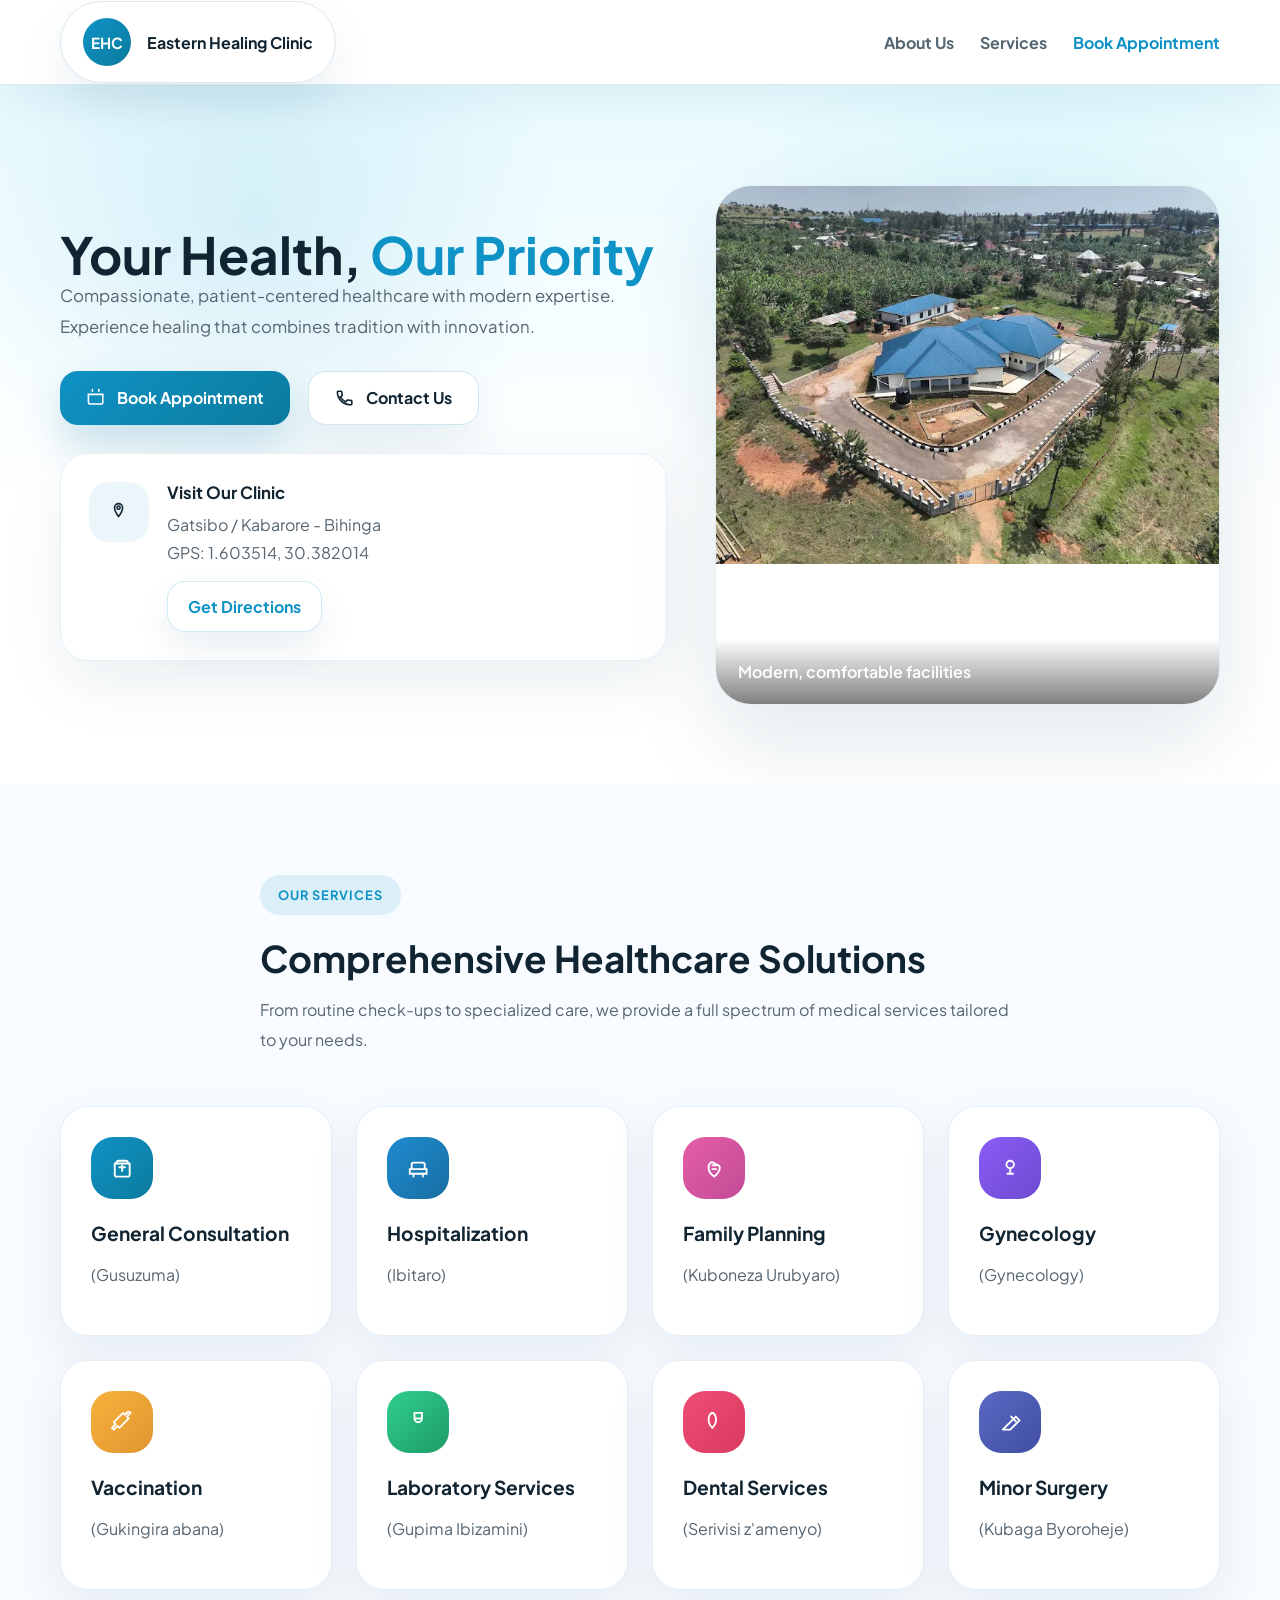
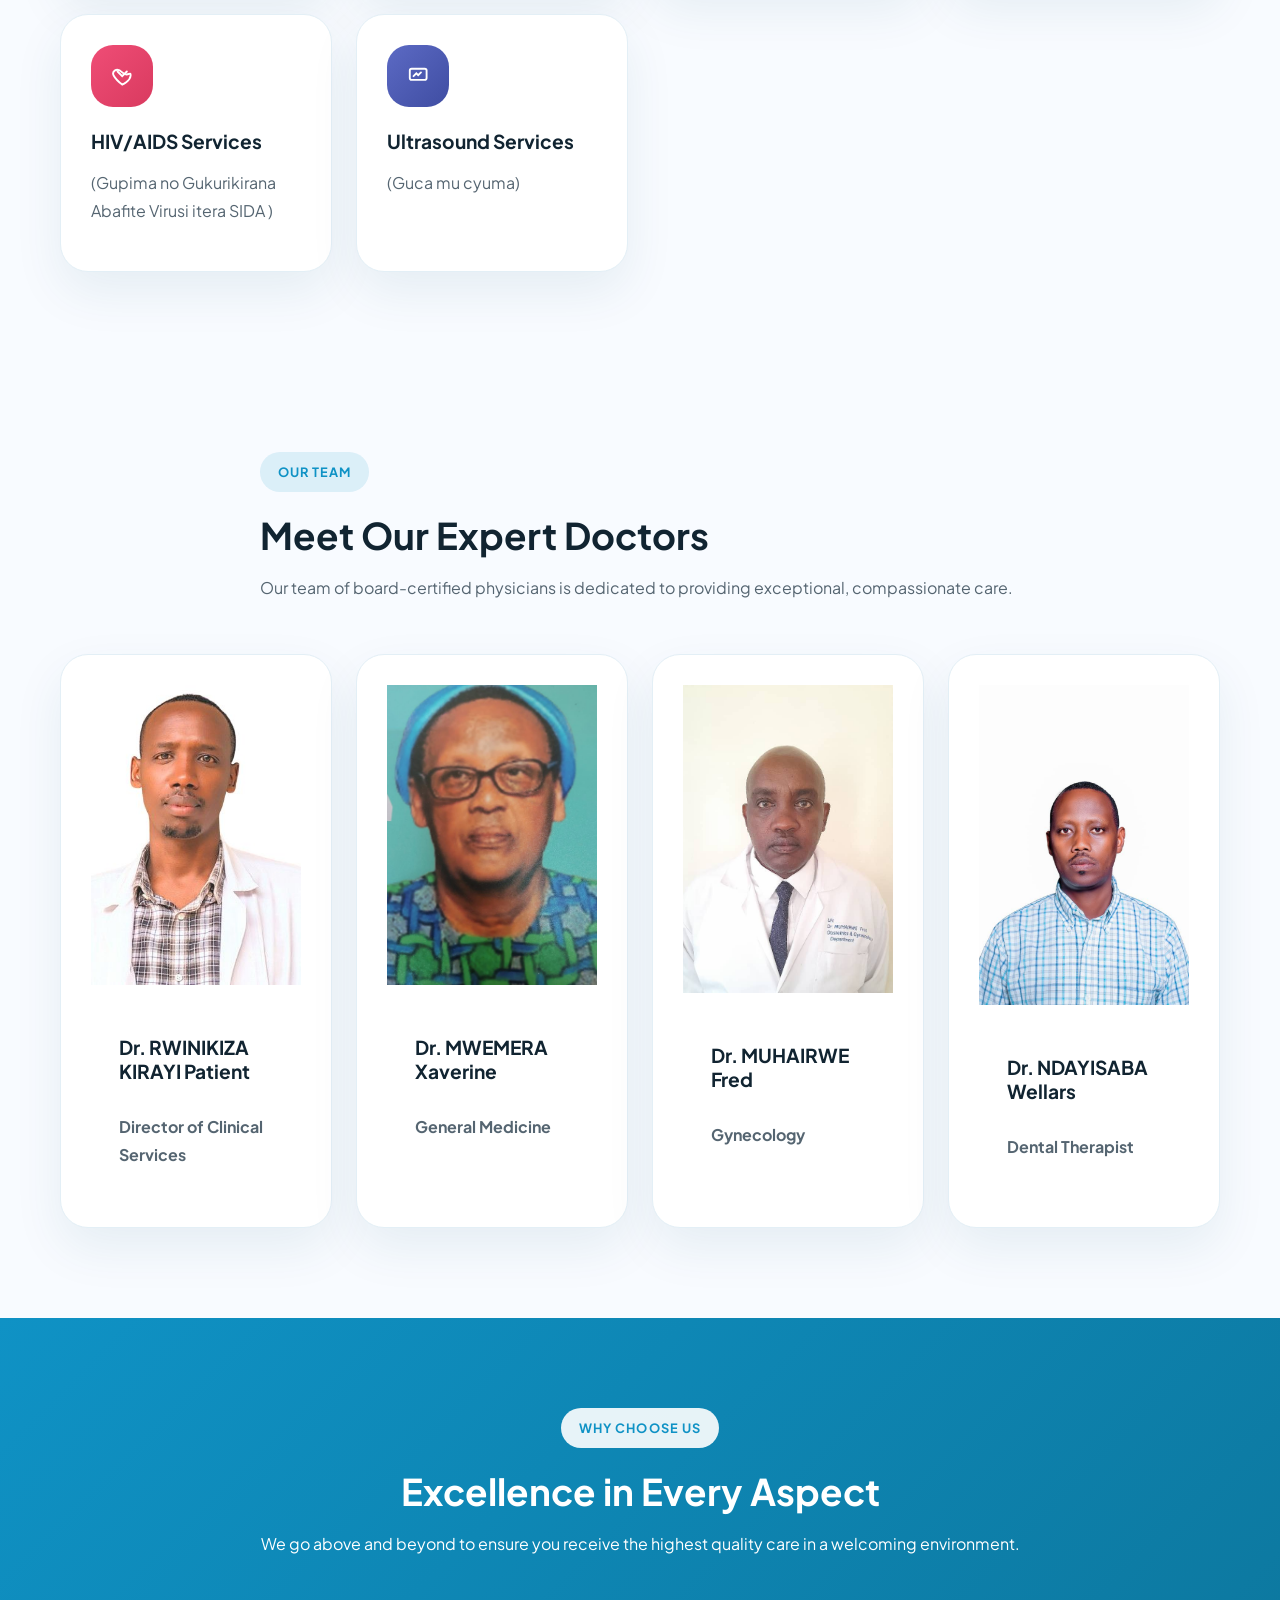
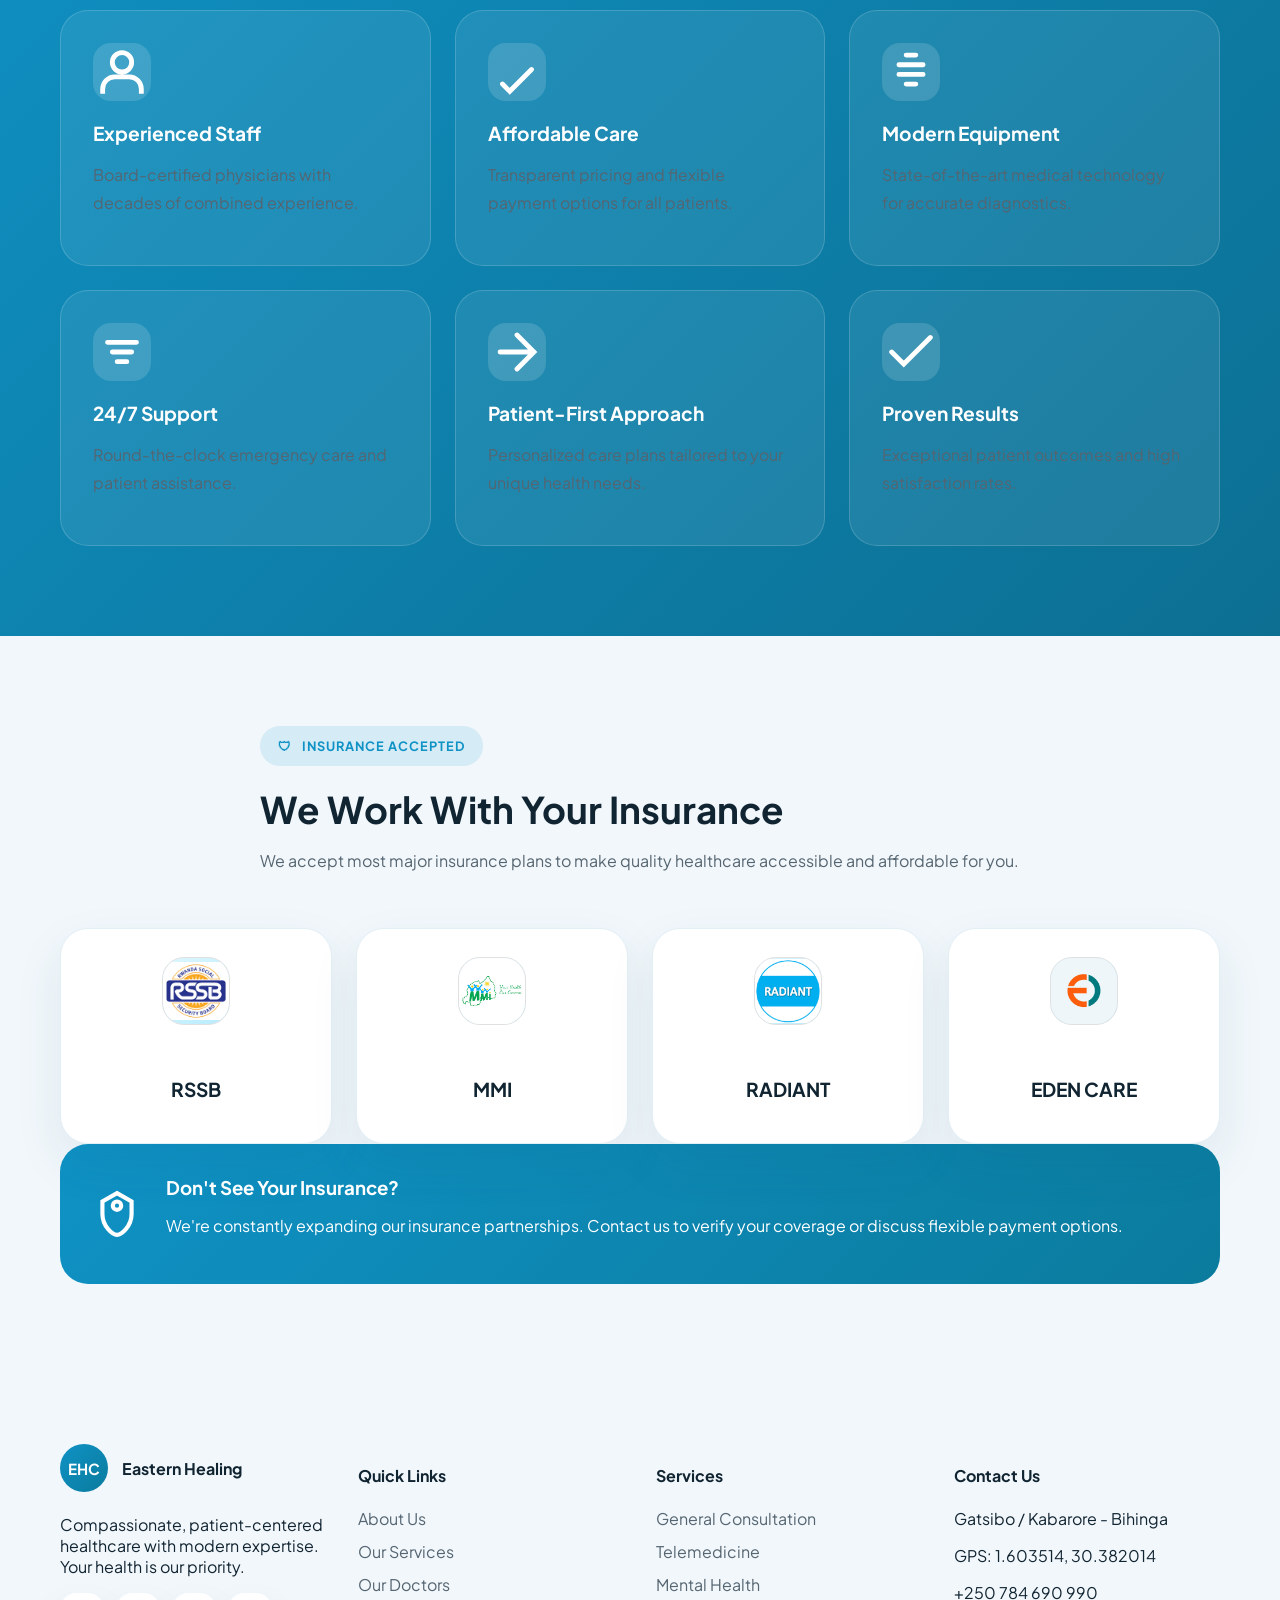
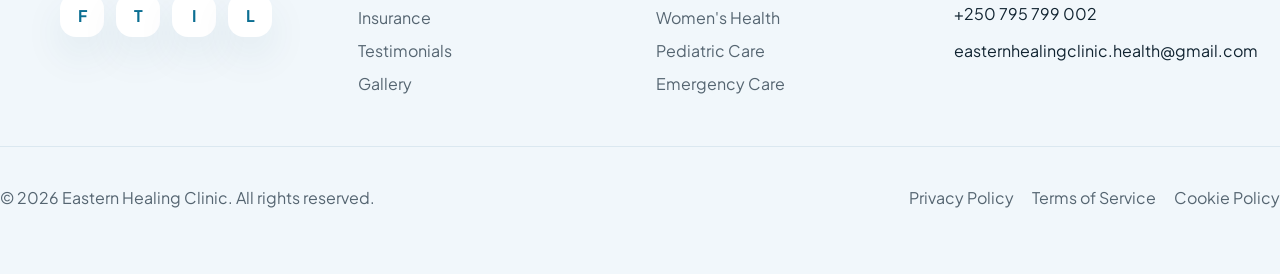
==== commit 2f0c2afe: "new" ====
--- a/index.html
+++ b/index.html
@@ -1,4 +1,4 @@
-<!DOCTYPE html>
+﻿<!DOCTYPE html>
 <html lang="en">
   <head>
     <meta charset="UTF-8" />
@@ -13,15 +13,28 @@
     <link rel="stylesheet" href="styles.css" />
   </head>
   <body>
+    <nav class="navbar">
+      <div class="container nav-container">
+        <a class="brand-pill" href="index.html">
+          <span class="brand-circle">EHC</span>
+          Eastern Healing Clinic
+        </a>
+        <button class="nav-toggle" aria-label="Toggle navigation" type="button">
+          <span class="bar"></span>
+        </button>
+        <div class="nav-links">
+          <a href="about.html" class="nav-link">About Us</a>
+          <a href="services.html" class="nav-link">Services</a>
+          <a href="appointment.html" class="nav-link active">Book Appointment</a>
+        </div>
+      </div>
+    </nav>
+
     <main>
       <section class="hero" id="hero">
         <div class="hero-backdrop"></div>
         <div class="container hero-grid">
           <div class="hero-copy">
-            <a class="brand-pill" href="#hero">
-              <span class="brand-circle">EHC</span>
-              Eastern Healing Clinic
-            </a>
             <div class="hero-content">
               <h1>
                 Your Health,
@@ -33,18 +46,19 @@
               </p>
             </div>
             <div class="hero-cta-actions">
-              <button class="btn btn-primary" data-scroll="#contact">
-                <span class="icon">
+              <a href="appointment.html" class="btn btn-primary">
+                 <span class="icon">
                   <svg viewBox="0 0 24 24" aria-hidden="true"><path d="M8 2v2M16 2v2M4 8h16M5 20h14a2 2 0 002-2V8H3v10a2 2 0 002 2z" fill="none" stroke="currentColor" stroke-width="2" stroke-linecap="round"/></svg>
-                </span>
-                Book Appointment
-              </button>
-              <button class="btn btn-secondary" data-scroll="#contact">
-                <span class="icon">
+                  </span>
+                  Book Appointment
+              </a>
+
+              <a href="appointment.html" class="btn btn-secondary">
+                  <span class="icon">
                   <svg viewBox="0 0 24 24" aria-hidden="true"><path d="M6.62 10.79a15.05 15.05 0 006.59 6.59l2.2-2.2a1 1 0 011.05-.24c1.12.37 2.33.57 3.57.57a1 1 0 011 1V20a1 1 0 01-1 1C10.07 21 3 13.93 3 5a1 1 0 011-1h3.5a1 1 0 011 1c0 1.24.2 2.45.57 3.57a1 1 0 01-.24 1.05l-2.2 2.2z" fill="none" stroke="currentColor" stroke-width="2" stroke-linecap="round" stroke-linejoin="round"/></svg>
-                </span>
-                Contact Us
-              </button>
+                  </span>
+                  Contact Us
+              </a>
             </div>
             <div class="hero-info-card">
               <div class="info-icon">
@@ -54,14 +68,14 @@
               </div>
               <div>
                 <h3>Visit Our Clinic</h3>
-                <p>123 Healing Avenue, Medical District<br />New York, NY 10001</p>
-                <a class="link-button" href="https://www.google.com/maps/search/123+Healing+Avenue+New+York+NY" target="_blank" rel="noreferrer">Get Directions</a>
+                <p>Gatsibo / Kabarore - Bihinga<br />GPS: 1.603514, 30.382014</p>
+                <a class="link-button" href="https://www.google.com/maps/search/-1.6036193106056797, 30.381998756154655" target="_blank" rel="noreferrer">Get Directions</a>
               </div>
             </div>
           </div>
           <div class="hero-media">
             <div class="hero-media-card">
-              <img src="https://images.unsplash.com/photo-1779281887548-f676406dea2f?crop=entropy&cs=tinysrgb&fit=max&fm=jpg&ixid=M3w3Nzg4Nzd8MHwxfHNlYXJjaHw0fHxtb2Rlcm4lMjBtZWRpY2FsJTIwY2xpbmljJTIwaW50ZXJpb3IlMjBoZWFsdGhjYXJlfGVufDF8fHx8MTc3OTcyMDAyNXww&ixlib=rb-4.1.0&q=80&w=1080" alt="Modern clinic waiting room" />
+              <img src="clinic.webp" alt="Modern clinic waiting room" />
               <div class="hero-media-caption">Modern, comfortable facilities</div>
             </div>
           </div>
@@ -77,70 +91,59 @@
           </div>
           <div class="grid service-grid">
             <article class="card service-card">
-              <div class="icon-circle gradient-cyan"><span class="icon"><svg viewBox="0 0 24 24"><path d="M18 8h-1V5a3 3 0 00-6 0v3H6a2 2 0 00-2 2v8a2 2 0 002 2h12a2 2 0 002-2v-8a2 2 0 00-2-2zM9 5a1 1 0 012 0v3H9V5zM8 14h8" fill="none" stroke="currentColor" stroke-width="2" stroke-linecap="round"/></svg></span></div>
+              <div class="icon-circle gradient-cyan"><span class="icon"><svg viewBox="0 0 24 24"><path d="M6 7V6a2 2 0 012-2h8a2 2 0 012 2v1H6zM4 7h16v12a2 2 0 01-2 2H6a2 2 0 01-2-2V7zM9 11h6M12 9v6" fill="none" stroke="currentColor" stroke-width="2" stroke-linecap="round" stroke-linejoin="round"/></svg></span></div>
               <h3>General Consultation</h3>
-              <p>Comprehensive health assessments and preventive care for all ages.</p>
-            </article>
-            <article class="card service-card">
-              <div class="icon-circle gradient-blue"><span class="icon"><svg viewBox="0 0 24 24"><path d="M4 7h16M8 7V5a2 2 0 012-2h4a2 2 0 012 2v2M4 17h16v-8H4v8zM10 14h4" fill="none" stroke="currentColor" stroke-width="2" stroke-linecap="round"/></svg></span></div>
-              <h3>Telemedicine</h3>
-              <p>Virtual consultations from the comfort of your home.</p>
-            </article>
-            <article class="card service-card">
-              <div class="icon-circle gradient-pink"><span class="icon"><svg viewBox="0 0 24 24"><path d="M12 21s-6-4.35-6-9.33S8.73 4 12 6.67 18 7.67 18 11.67 12 21 12 21z" fill="none" stroke="currentColor" stroke-width="2"/></svg></span></div>
-              <h3>Mental Health Support</h3>
-              <p>Compassionate counseling and mental wellness programs.</p>
-            </article>
-            <article class="card service-card">
-              <div class="icon-circle gradient-purple"><span class="icon"><svg viewBox="0 0 24 24"><path d="M12 19a7 7 0 100-14 7 7 0 000 14zM12 2v4M12 18v4M2 12h4M18 12h4" fill="none" stroke="currentColor" stroke-width="2" stroke-linecap="round"/></svg></span></div>
-              <h3>Women's Health</h3>
-              <p>Specialized care for women at every stage of life.</p>
-            </article>
-            <article class="card service-card">
-              <div class="icon-circle gradient-amber"><span class="icon"><svg viewBox="0 0 24 24"><path d="M12 21a3 3 0 003-3H9a3 3 0 003 3zm6-9a6 6 0 10-12 0v4h12v-4zM12 3a4 4 0 014 4H8a4 4 0 014-4z" fill="none" stroke="currentColor" stroke-width="2"/></svg></span></div>
-              <h3>Pediatric Care</h3>
-              <p>Gentle, expert care for infants, children, and adolescents.</p>
-            </article>
-            <article class="card service-card">
-              <div class="icon-circle gradient-emerald"><span class="icon"><svg viewBox="0 0 24 24"><path d="M6 13.5V8a2 2 0 012-2h8a2 2 0 012 2v5.5M6 13.5h12M9 18h6" fill="none" stroke="currentColor" stroke-width="2" stroke-linecap="round"/></svg></span></div>
-              <h3>Pharmacy Services</h3>
-              <p>On-site prescription filling and medication management.</p>
-            </article>
-            <article class="card service-card">
-              <div class="icon-circle gradient-red"><span class="icon"><svg viewBox="0 0 24 24"><path d="M12 2L3 21h18L12 2zM12 8v4M12 16h.01" fill="none" stroke="currentColor" stroke-width="2" stroke-linecap="round"/></svg></span></div>
-              <h3>Emergency Assistance</h3>
-              <p>24/7 urgent care and emergency medical services.</p>
-            </article>
-            <article class="card service-card">
-              <div class="icon-circle gradient-indigo"><span class="icon"><svg viewBox="0 0 24 24"><path d="M16 6a4 4 0 00-8 0v3a4 4 0 008 0V6zM8 13a4 4 0 108 0v5a4 4 0 01-8 0v-5z" fill="none" stroke="currentColor" stroke-width="2"/></svg></span></div>
-              <h3>Health Screening</h3>
-              <p>Regular check-ups and comprehensive health screenings.</p>
-            </article>
-          </div>
-        </div>
-      </section>
-
-      <section class="section section-alt" id="about">
-        <div class="container split-grid">
-          <div class="text-block">
-            <span class="section-pill section-pill-soft">About Us</span>
-            <h2>Dedicated to Your <span class="accent-text">Health & Wellness</span></h2>
-            <p>Eastern Healing Clinic has been serving our community for over 15 years with compassionate, evidence-based healthcare. We blend modern medical expertise with a holistic approach to healing.</p>
-            <p>Our mission is simple: to provide accessible, high-quality healthcare that treats the whole person, not just symptoms. Every patient deserves personalized attention, dignity, and the best possible outcomes.</p>
-            <div class="stats-grid">
-              <article class="stat-card"><span class="icon stat-icon"><svg viewBox="0 0 24 24"><path d="M12 2l2.9 6.7L22 9l-5 4.9 1.2 7-6.2-3.3L5 20l1.2-7-5-4.9 7.1-1.3L12 2z" fill="none" stroke="currentColor" stroke-width="2"/></svg></span><div><strong>15+ Years</strong><p>Excellence</p></div></article>
-              <article class="stat-card"><span class="icon stat-icon"><svg viewBox="0 0 24 24"><path d="M12 12a4 4 0 100-8 4 4 0 000 8zm-7 9v-2a5 5 0 015-5h4a5 5 0 015 5v2" fill="none" stroke="currentColor" stroke-width="2"/></svg></span><div><strong>50,000+</strong><p>Patients Served</p></div></article>
-              <article class="stat-card"><span class="icon stat-icon"><svg viewBox="0 0 24 24"><path d="M4 12l4 4L20 4" fill="none" stroke="currentColor" stroke-width="2" stroke-linecap="round"/></svg></span><div><strong>98%</strong><p>Satisfaction Rate</p></div></article>
-              <article class="stat-card"><span class="icon stat-icon"><svg viewBox="0 0 24 24"><path d="M12 1l3 6 6 .9-4.5 4.4 1.1 6.5L12 16.6 7.4 18.8 8.5 12.3 4 7.9 10 7l2-6z" fill="none" stroke="currentColor" stroke-width="2"/></svg></span><div><strong>24/7</strong><p>Support</p></div></article>
-            </div>
-          </div>
-          <div class="image-block">
-            <div class="image-frame">
-              <img src="https://images.unsplash.com/photo-1666886573531-48d2e3c2b684?crop=entropy&cs=tinysrgb&fit=max&fm=jpg&ixid=M3w3Nzg4Nzd8MHwxfHNlYXJjaHwxfHxoZWFsdGhjYXJlJTIwcGF0aWVudCUyMGNvbnN1bHRhdGlvbnxlbnwxfHx8fDE3Nzk3MjAwMjZ8MA&ixlib=rb-4.1.0&q=80&w=1080" alt="Healthcare consultation" />
-            </div>
-          </div>
-        </div>
-      </section>
+              <p>(Gusuzuma)</p>
+            </article>
+            <article class="card service-card">
+              <div class="icon-circle gradient-blue"><span class="icon"><svg viewBox="0 0 24 24"><path d="M3 13h18v5H3z" fill="none" stroke="currentColor" stroke-width="2"/><path d="M5 13V8a2 2 0 012-2h10a2 2 0 012 2v5" fill="none" stroke="currentColor" stroke-width="2" stroke-linecap="round"/><path d="M7 18v3M17 18v3" fill="none" stroke="currentColor" stroke-width="2" stroke-linecap="round"/></svg></span></div>
+              <h3>Hospitalization</h3>
+              <p>(Ibitaro)</p>
+            </article>
+            <article class="card service-card">
+              <div class="icon-circle gradient-pink"><span class="icon"><svg viewBox="0 0 24 24"><path d="M12 21s-6-4.35-6-9.33S8.73 4 12 6.67 18 7.67 18 11.67 12 21 12 21z" fill="none" stroke="currentColor" stroke-width="2"/><path d="M10 9h4M10 13h4" fill="none" stroke="currentColor" stroke-width="2" stroke-linecap="round"/></svg></span></div>
+              <h3>Family Planning</h3>
+              <p>(Kuboneza Urubyaro)</p>
+            </article>
+            <article class="card service-card">
+              <div class="icon-circle gradient-purple"><span class="icon"><svg viewBox="0 0 24 24"><circle cx="12" cy="8" r="4" fill="none" stroke="currentColor" stroke-width="2"/><path d="M12 12v6M9 18h6" fill="none" stroke="currentColor" stroke-width="2" stroke-linecap="round"/></svg></span></div>
+              <h3>Gynecology</h3>
+              <p>(Gynecology)</p>
+            </article>
+            <article class="card service-card">
+              <div class="icon-circle gradient-amber"><span class="icon"><svg viewBox="0 0 24 24"><path d="M3 20l4-4 2 2 10-10-2-2 4-4-2-2-4 4-2-2-10 10 2 2-4 4z" fill="none" stroke="currentColor" stroke-width="2" stroke-linecap="round" stroke-linejoin="round"/></svg></span></div>
+              <h3>Vaccination</h3>
+              <p>(Gukingira abana)</p>
+            </article>
+            <article class="card service-card">
+              <div class="icon-circle gradient-emerald"><span class="icon"><svg viewBox="0 0 24 24"><path d="M8 2h8v6a4 4 0 01-4 4 4 4 0 01-4-4V2z" fill="none" stroke="currentColor" stroke-width="2"/><path d="M9 8h6" fill="none" stroke="currentColor" stroke-width="2" stroke-linecap="round"/></svg></span></div>
+              <h3>Laboratory Services</h3>
+              <p>(Gupima Ibizamini)</p>
+            </article>
+            <article class="card service-card">
+              <div class="icon-circle gradient-red"><span class="icon"><svg viewBox="0 0 24 24"><path d="M12 2c-4 0-6 3-6 7 0 4.5 2.5 7.5 4 9 1.5-1.5 4-4.5 4-9 0-4-2-7-6-7z" fill="none" stroke="currentColor" stroke-width="2"/></svg></span></div>
+              <h3>Dental Services</h3>
+              <p>(Serivisi z'amenyo)</p>
+            </article>
+            <article class="card service-card">
+              <div class="icon-circle gradient-indigo"><span class="icon"><svg viewBox="0 0 24 24"><path d="M4 20l4-4 10-10 4 4-10 10z" fill="none" stroke="currentColor" stroke-width="2" stroke-linecap="round" stroke-linejoin="round"/><path d="M13 6l5 5" fill="none" stroke="currentColor" stroke-width="2" stroke-linecap="round"/></svg></span></div>
+              <h3>Minor Surgery</h3>
+              <p>(Kubaga Byoroheje)</p>
+            </article>
+            <article class="card service-card">
+              <div class="icon-circle gradient-red"><span class="icon"><svg viewBox="0 0 24 24"><path d="M12 21s-6.5-5-9-9.5S6 2 12 8s9.5-2.5 9 3.5-9 9.5-9 9.5z" fill="none" stroke="currentColor" stroke-width="2"/><path d="M7 7l5 5 5-5" fill="none" stroke="currentColor" stroke-width="2" stroke-linecap="round"/></svg></span></div>
+              <h3>HIV/AIDS Services</h3>
+              <p>(Gupima no Gukurikirana Abafite Virusi itera SIDA )</p>
+            </article>
+            <article class="card service-card">
+              <div class="icon-circle gradient-indigo"><span class="icon"><svg viewBox="0 0 24 24"><rect x="3" y="4" width="18" height="12" rx="2" fill="none" stroke="currentColor" stroke-width="2"/><path d="M7 12l3-3 2 2 3-3" fill="none" stroke="currentColor" stroke-width="2" stroke-linecap="round"/></svg></span></div>
+              <h3>Ultrasound Services</h3>
+              <p>(Guca mu cyuma)</p>
+            </article>
+          </div>
+        </div>
+      </section>
+          
 
       <section class="section" id="doctors">
         <div class="container">
@@ -151,43 +154,31 @@
           </div>
           <div class="grid doctors-grid">
             <article class="card doctor-card">
-              <div class="doctor-image"><img src="https://images.unsplash.com/photo-1631217868264-e5b90bb7e133?crop=entropy&cs=tinysrgb&fit=max&fm=jpg&ixid=M3w3Nzg4Nzd8MHwxfHNlYXJjaHwyfHxoZWFsdGhjYXJlJTIwcGF0aWVudCUyMGNvbnN1bHRhdGlvbnxlbnwxfHx8fDE3Nzk3MjAwMjZ8MA&ixlib=rb-4.1.0&q=80&w=1080" alt="Dr. Sarah Chen" /></div>
-              <div class="card-body">
-                <h3>Dr. Sarah Chen</h3>
-                <p class="subtitle">Family Medicine</p>
-                <p>15+ years of experience in family medicine with a focus on preventive care and chronic disease management.</p>
-                <p class="meta">MD, Board Certified</p>
-                <button class="link-button small">Contact Doctor</button>
-              </div>
-            </article>
-            <article class="card doctor-card">
-              <div class="doctor-image"><img src="https://images.unsplash.com/photo-1612349317150-e413f6a5b16d?crop=entropy&cs=tinysrgb&fit=max&fm=jpg&ixid=M3w3Nzg4Nzd8MHwxfHNlYXJjaHwyfHxwcm9mZXNzaW9uYWwlMjBkb2N0b3IlMjBtZWRpY2FsJTIwc3RhZmZ8ZW58MXx8fHwxNzc5NzIwMDI1fDA&ixlib=rb-4.1.0&q=80&w=1080" alt="Dr. Michael Rodriguez" /></div>
-              <div class="card-body">
-                <h3>Dr. Michael Rodriguez</h3>
-                <p class="subtitle">Internal Medicine</p>
-                <p>Specializes in complex medical conditions and providing comprehensive care for adult patients.</p>
-                <p class="meta">MD, FACP</p>
-                <button class="link-button small">Contact Doctor</button>
-              </div>
-            </article>
-            <article class="card doctor-card">
-              <div class="doctor-image"><img src="https://images.unsplash.com/photo-1631217871099-88310a909a32?crop=entropy&cs=tinysrgb&fit=max&fm=jpg&ixid=M3w3Nzg4Nzd8MHwxfHNlYXJjaHw1fHxoZWFsdGhjYXJlJTIwcGF0aWVudCUyMGNvbnN1bHRhdGlvbnxlbnwxfHx8fDE3Nzk3MjAwMjZ8MA&ixlib=rb-4.1.0&q=80&w=1080" alt="Dr. Emily Johnson" /></div>
-              <div class="card-body">
-                <h3>Dr. Emily Johnson</h3>
-                <p class="subtitle">Pediatrics</p>
-                <p>Passionate about children's health and development, providing gentle and expert pediatric care.</p>
-                <p class="meta">MD, Board Certified Pediatrician</p>
-                <button class="link-button small">Contact Doctor</button>
-              </div>
-            </article>
-            <article class="card doctor-card">
-              <div class="doctor-image"><img src="https://images.unsplash.com/photo-1625134673337-519d4d10b313?crop=entropy&cs=tinysrgb&fit=max&fm=jpg&ixid=M3w3Nzg4Nzd8MHwxfHNlYXJjaHw0fHxwcm9mZXNzaW9uYWwlMjBkb2N0b3IlMjBtZWRpY2FsJTIwc3RhZmZ8ZW58MXx8fHwxNzc5NzIwMDI1fDA&ixlib=rb-4.1.0&q=80&w=1080" alt="Dr. James Lee" /></div>
-              <div class="card-body">
-                <h3>Dr. James Lee</h3>
-                <p class="subtitle">Cardiology</p>
-                <p>Leading cardiologist with expertise in heart disease prevention and advanced cardiac care.</p>
-                <p class="meta">MD, FACC</p>
-                <button class="link-button small">Contact Doctor</button>
+              <div class="doctor-image"><img src="director.jpeg" alt="Dr. Patient" /></div>
+              <div class="card-body">
+                <h3>Dr. RWINIKIZA KIRAYI Patient</h3>
+                <p class="subtitle">Director of Clinical Services</p>
+              </div>
+            </article>
+            <article class="card doctor-card">
+              <div class="doctor-image"><img src="general.jpeg" alt="Dr. MWEMERA Xaverine" /></div>
+              <div class="card-body">
+                <h3>Dr. MWEMERA Xaverine</h3>
+                <p class="subtitle">General Medicine</p>
+              </div>
+            </article>
+            <article class="card doctor-card">
+              <div class="doctor-image"><img src="gyno.jpeg" alt="Dr. MUHAIRWE Fred" /></div>
+              <div class="card-body">
+                <h3>Dr. MUHAIRWE Fred</h3>
+                <p class="subtitle">Gynecology</p>
+              </div>
+            </article>
+            <article class="card doctor-card">
+              <div class="doctor-image"><img src="dental.jpeg" alt="Dr. NDAYISABA Wellars" /></div>
+              <div class="card-body">
+                <h3>Dr. NDAYISABA Wellars</h3>
+                <p class="subtitle">Dental Therapist</p>
               </div>
             </article>
           </div>
@@ -220,14 +211,10 @@
             <p>We accept most major insurance plans to make quality healthcare accessible and affordable for you.</p>
           </div>
           <div class="grid insurance-grid">
-            <article class="card partner-card"><div class="partner-mark">BCBS</div><h3>Blue Cross Blue Shield</h3></article>
-            <article class="card partner-card"><div class="partner-mark">UHC</div><h3>United Healthcare</h3></article>
-            <article class="card partner-card"><div class="partner-mark">AETNA</div><h3>Aetna</h3></article>
-            <article class="card partner-card"><div class="partner-mark">CIGNA</div><h3>Cigna</h3></article>
-            <article class="card partner-card"><div class="partner-mark">HUMANA</div><h3>Humana</h3></article>
-            <article class="card partner-card"><div class="partner-mark">KAISER</div><h3>Kaiser Permanente</h3></article>
-            <article class="card partner-card"><div class="partner-mark">MEDICARE</div><h3>Medicare</h3></article>
-            <article class="card partner-card"><div class="partner-mark">MEDICAID</div><h3>Medicaid</h3></article>
+            <article class="card partner-card"><div class="partner-mark"><img src="rssb.png" alt="RSSB"></div><h3>RSSB</h3></article>
+            <article class="card partner-card"><div class="partner-mark"><img src="mmi.png" alt="MMI"></div><h3>MMI</h3></article>
+            <article class="card partner-card"><div class="partner-mark"><img src="radiant.png" alt="RADIANT"></div><h3>RADIANT</h3></article>
+            <article class="card partner-card"><div class="partner-mark"><img src="eden.png" alt="EDEN CARE"></div><h3>EDEN CARE</h3></article>
           </div>
           <div class="insurance-cta-card">
             <span class="icon"><svg viewBox="0 0 24 24"><path d="M12 2l7 4v6c0 6-5 10-7 10s-7-4-7-10V6l7-4zm0 8a2 2 0 110-4 2 2 0 010 4z" fill="none" stroke="currentColor" stroke-width="2"/></svg></span>
@@ -235,95 +222,11 @@
               <h3>Don't See Your Insurance?</h3>
               <p>We're constantly expanding our insurance partnerships. Contact us to verify your coverage or discuss flexible payment options.</p>
             </div>
-            <button class="btn btn-primary" data-scroll="#contact">Verify Insurance Coverage</button>
-          </div>
-        </div>
-      </section>
-
-      <section class="section" id="gallery">
-        <div class="container">
-          <div class="section-header text-center">
-            <span class="section-pill">Our Facilities</span>
-            <h2>Tour Our Modern Clinic</h2>
-            <p>Experience our state-of-the-art facilities designed with your comfort and care in mind.</p>
-          </div>
-          <div class="gallery-grid">
-            <figure class="gallery-item gallery-item-large"><img src="https://images.unsplash.com/photo-1779281887548-f676406dea2f?crop=entropy&cs=tinysrgb&fit=max&fm=jpg&ixid=M3w3Nzg4Nzd8MHwxfHNlYXJjaHw0fHxtb2Rlcm4lMjBtZWRpY2FsJTIwY2xpbmljJTIwaW50ZXJpb3IlMjBoZWFsdGhjYXJlfGVufDF8fHx8MTc3OTcyMDAyNXww&ixlib=rb-4.1.0&q=80&w=1080" alt="Modern Waiting Area"><figcaption>Modern Waiting Area</figcaption></figure>
-            <figure class="gallery-item"><img src="https://images.unsplash.com/photo-1777269749032-d8d458ae594d?crop=entropy&cs=tinysrgb&fit=max&fm=jpg&ixid=M3w3Nzg4Nzd8MHwxfHNlYXJjaHwxfHxtb2Rlcm4lMjBtZWRpY2FsJTIwY2xpbmljJTIwaW50ZXJpb3IlMjBoZWFsdGhjYXJlfGVufDF8fHx8MTc3OTcyMDAyNXww&ixlib=rb-4.1.0&q=80&w=1080" alt="Clean Corridors"><figcaption>Clean Corridors</figcaption></figure>
-            <figure class="gallery-item"><img src="https://images.unsplash.com/photo-1778151270757-f3793f65e2de?crop=entropy&cs=tinysrgb&fit=max&fm=jpg&ixid=M3w3Nzg4Nzd8MHwxfHNlYXJjaHw1fHxtb2Rlcm4lMjBtZWRpY2FsJTIwY2xpbmljJTIwaW50ZXJpb3IlMjBoZWFsdGhjYXJlfGVufDF8fHx8MTc3OTcyMDAyNXww&ixlib=rb-4.1.0&q=80&w=1080" alt="Patient Rooms"><figcaption>Patient Rooms</figcaption></figure>
-            <figure class="gallery-item"><img src="https://images.unsplash.com/photo-1777444969135-caf869407707?crop=entropy&cs=tinysrgb&fit=max&fm=jpg&ixid=M3w3Nzg4Nzd8MHwxfHNlYXJjaHwyfHxtb2Rlcm4lMjBtZWRpY2FsJTIwY2xpbmljJTIwaW50ZXJpb3IlMjBoZWFsdGhjYXJlfGVufDF8fHx8MTc3OTcyMDAyNXww&ixlib=rb-4.1.0&q=80&w=1080" alt="Advanced Diagnostics"><figcaption>Advanced Diagnostics</figcaption></figure>
-            <figure class="gallery-item"><img src="https://images.unsplash.com/photo-1771574204208-b47e2d863bc5?crop=entropy&cs=tinysrgb&fit=max&fm=jpg&ixid=M3w3Nzg4Nzd8MHwxfHNlYXJjaHwzfHxtb2Rlcm4lMjBtZWRpY2FsJTIwY2xpbmljJTIwaW50ZXJpb3IlMjBoZWFsdGhjYXJlfGVufDF8fHx8MTc3OTcyMDAyNXww&ixlib=rb-4.1.0&q=80&w=1080" alt="Comfortable Seating"><figcaption>Comfortable Seating</figcaption></figure>
-            <figure class="gallery-item"><img src="https://images.unsplash.com/photo-1532938911079-1b06ac7ceec7?crop=entropy&cs=tinysrgb&fit=max&fm=jpg&ixid=M3w3Nzg4Nzd8MHwxfHNlYXJjaHwxfHxwcm9mZXNzaW9uYWwlMjBkb2N0b3IlMjBtZWRpY2FsJTIwc3RhZmZ8ZW58MXx8fHwxNzc5NzIwMDI1fDA&ixlib=rb-4.1.0&q=80&w=1080" alt="Expert Medical Staff"><figcaption>Expert Medical Staff</figcaption></figure>
-          </div>
-        </div>
-      </section>
-
-      <section class="section section-alt" id="testimonials">
-        <div class="container">
-          <div class="section-header text-center">
-            <span class="section-pill">Testimonials</span>
-            <h2>What Our Patients Say</h2>
-            <p>Don't just take our word for it. Hear from the patients we're proud to serve.</p>
-          </div>
-          <div class="grid testimonials-grid">
-            <article class="card testimonial-card"><div class="testimonial-stars">★★★★★</div><p>"The care I received at Eastern Healing Clinic was exceptional. Dr. Chen took the time to listen to my concerns and developed a treatment plan that truly worked. I feel healthier than ever!"</p><div class="testimonial-by"><span>J</span><div><strong>Jennifer Martinez</strong><span>Patient since 2020</span></div></div></article>
-            <article class="card testimonial-card"><div class="testimonial-stars">★★★★★</div><p>"Outstanding service from start to finish. The staff is friendly, professional, and genuinely cares about patient wellbeing. I highly recommend Eastern Healing Clinic to anyone seeking quality healthcare."</p><div class="testimonial-by"><span>R</span><div><strong>Robert Thompson</strong><span>Patient since 2018</span></div></div></article>
-            <article class="card testimonial-card"><div class="testimonial-stars">★★★★★</div><p>"I was nervous about my first visit, but the team made me feel comfortable immediately. The modern facilities and compassionate approach made all the difference. Thank you!"</p><div class="testimonial-by"><span>L</span><div><strong>Lisa Anderson</strong><span>Patient since 2021</span></div></div></article>
-            <article class="card testimonial-card"><div class="testimonial-stars">★★★★★</div><p>"Finding a clinic that accepts my insurance and provides excellent care was a challenge until I discovered Eastern Healing. They truly go above and beyond for their patients."</p><div class="testimonial-by"><span>D</span><div><strong>David Park</strong><span>Patient since 2019</span></div></div></article>
-          </div>
-        </div>
-      </section>
-
-      <section class="section" id="contact">
-        <div class="container split-grid contact-grid">
-          <div class="contact-panel">
-            <span class="section-pill">Get In Touch</span>
-            <h2>Book Your Appointment</h2>
-            <p>Schedule a visit or reach out to us. We're here to help you on your journey to better health.</p>
-            <div class="contact-card">
-              <div><span class="icon contact-icon"><svg viewBox="0 0 24 24"><path d="M2 3h20M7 3v18a2 2 0 002 2h6a2 2 0 002-2V3" fill="none" stroke="currentColor" stroke-width="2" stroke-linecap="round"/></svg></span><div><strong>Phone</strong><p>+1 (555) 123-4567<br />+1 (555) 123-4568 (Emergency)</p></div></div>
-              <div><span class="icon contact-icon"><svg viewBox="0 0 24 24"><path d="M4 4h16v16H4z" fill="none" stroke="currentColor" stroke-width="2"/><path d="M4 7l8 5 8-5" fill="none" stroke="currentColor" stroke-width="2" stroke-linecap="round"/></svg></span><div><strong>Email</strong><p>info@easternhealing.com<br />appointments@easternhealing.com</p></div></div>
-              <div><span class="icon contact-icon"><svg viewBox="0 0 24 24"><path d="M12 2a5 5 0 00-5 5c0 5 5 11 5 11s5-6 5-11a5 5 0 00-5-5zm0 7a2 2 0 110-4 2 2 0 010 4z" fill="none" stroke="currentColor" stroke-width="2"/></svg></span><div><strong>Location</strong><p>123 Healing Avenue<br />Medical District, New York, NY 10001</p></div></div>
-              <div><span class="icon contact-icon"><svg viewBox="0 0 24 24"><path d="M12 6v6l4 2" fill="none" stroke="currentColor" stroke-width="2" stroke-linecap="round"/><circle cx="12" cy="12" r="9" fill="none" stroke="currentColor" stroke-width="2"/></svg></span><div><strong>Hours</strong><p>Mon - Fri: 8:00 AM - 8:00 PM<br />Sat - Sun: 9:00 AM - 5:00 PM<br />Emergency: 24/7</p></div></div>
-            </div>
-            <div class="map-frame">
-              <iframe src="https://www.google.com/maps/embed?pb=!1m18!1m12!1m3!1d193595.15830869428!2d-74.119763973046!3d40.69766374874431!2m3!1f0!2f0!3f0!3m2!1i1024!2i768!4f13.1!3m3!1m2!1s0x89c24fa5d33f083b%3A0xc80b8f06e177fe62!2sNew%20York%2C%20NY%2C%20USA!5e0!3m2!1sen!2s!4v1234567890123!5m2!1sen!2s" aria-label="Clinic location map" loading="lazy"></iframe>
-            </div>
-          </div>
-          <div class="contact-form-panel">
-            <h3>Request an Appointment</h3>
-            <form id="appointmentForm">
-              <div class="form-row">
-                <label>Full Name<input type="text" name="name" required placeholder="John Doe" /></label>
-                <label>Email<input type="email" name="email" required placeholder="john@example.com" /></label>
-              </div>
-              <div class="form-row">
-                <label>Phone<input type="tel" name="phone" required placeholder="+1 (555) 123-4567" /></label>
-                <label>Preferred Date<input type="date" name="date" required /></label>
-              </div>
-              <div class="form-row">
-                <label>Preferred Time<input type="time" name="time" required /></label>
-                <label>Service Type
-                  <select name="service" required>
-                    <option value="">Select a service</option>
-                    <option value="general">General Consultation</option>
-                    <option value="telemedicine">Telemedicine</option>
-                    <option value="mental">Mental Health Support</option>
-                    <option value="women">Women's Health</option>
-                    <option value="pediatric">Pediatric Care</option>
-                    <option value="emergency">Emergency</option>
-                  </select>
-                </label>
-              </div>
-              <label class="textarea-label">Message (Optional)
-                <textarea name="message" rows="4" placeholder="Tell us about your health concerns or questions..."></textarea>
-              </label>
-              <button type="submit" class="btn btn-primary btn-full">Submit Appointment Request</button>
-              <div id="formStatus" class="form-status" aria-live="polite"></div>
-            </form>
-          </div>
-        </div>
-      </section>
+          </div>
+        </div>
+      </section>
+
+    
 
       <footer class="footer section-alt">
         <div class="container footer-grid">
@@ -339,17 +242,18 @@
           </div>
           <div>
             <h4>Quick Links</h4>
-            <ul class="footer-list"><li><a href="#about">About Us</a></li><li><a href="#services">Our Services</a></li><li><a href="#doctors">Our Doctors</a></li><li><a href="#insurance">Insurance</a></li><li><a href="#testimonials">Testimonials</a></li><li><a href="#gallery">Gallery</a></li></ul>
+            <ul class="footer-list"><li><a href="about.html">About Us</a></li><li><a href="services.html">Our Services</a></li><li><a href="#doctors">Our Doctors</a></li><li><a href="#insurance">Insurance</a></li><li><a href="#testimonials">Testimonials</a></li><li><a href="#gallery">Gallery</a></li></ul>
           </div>
           <div>
             <h4>Services</h4>
-            <ul class="footer-list"><li><a href="#services">General Consultation</a></li><li><a href="#services">Telemedicine</a></li><li><a href="#services">Mental Health</a></li><li><a href="#services">Women's Health</a></li><li><a href="#services">Pediatric Care</a></li><li><a href="#services">Emergency Care</a></li></ul>
+            <ul class="footer-list"><li><a href="services.html">General Consultation</a></li><li><a href="services.html">Telemedicine</a></li><li><a href="services.html">Mental Health</a></li><li><a href="services.html">Women's Health</a></li><li><a href="services.html">Pediatric Care</a></li><li><a href="services.html">Emergency Care</a></li></ul>
           </div>
           <div>
             <h4>Contact Us</h4>
-            <p>123 Healing Avenue<br />Medical District, NY 10001</p>
-            <p>+1 (555) 123-4567</p>
-            <p>info@easternhealing.com</p>
+            <p>Gatsibo / Kabarore - Bihinga</p>
+            <p>GPS: 1.603514, 30.382014</p>
+            <p>+250 784 690 990<br />+250 795 799 002</p>
+            <p>easternhealingclinic.health@gmail.com</p>
           </div>
         </div>
         <div class="footer-bottom"><p>© 2026 Eastern Healing Clinic. All rights reserved.</p><div class="footer-links"><a href="#">Privacy Policy</a><a href="#">Terms of Service</a><a href="#">Cookie Policy</a></div></div>
@@ -357,4 +261,4 @@
     </main>
     <script src="script.js" defer></script>
   </body>
-</html>
+</html>
--- a/styles.css
+++ b/styles.css
@@ -119,6 +119,110 @@
   align-items: center;
 }
 
+.navbar {
+  position: sticky;
+  top: 0;
+  z-index: 30;
+  background: rgba(255, 255, 255, 0.98);
+  backdrop-filter: blur(18px);
+  border-bottom: 1px solid rgba(219, 232, 240, 0.9);
+  box-shadow: 0 18px 40px rgba(15, 75, 102, 0.06);
+}
+
+.nav-container {
+  display: flex;
+  align-items: center;
+  justify-content: flex-start;
+  gap: 24px;
+  min-height: 84px;
+}
+
+.brand-pill {
+  flex-shrink: 0;
+}
+
+.nav-links {
+  display: flex;
+  align-items: center;
+  gap: 26px;
+  flex-wrap: wrap;
+  margin-left: auto;
+}
+
+.nav-link {
+  white-space: nowrap;
+}
+
+.nav-link {
+  color: var(--muted);
+  font-weight: 700;
+  transition: color var(--transition);
+}
+
+.nav-link:hover,
+.nav-link.active {
+  color: var(--accent);
+}
+
+.nav-toggle {
+  display: none;
+  border: none;
+  background: transparent;
+  cursor: pointer;
+  width: 46px;
+  height: 46px;
+  align-items: center;
+  justify-content: center;
+  border-radius: 16px;
+  transition: background var(--transition);
+}
+
+.nav-toggle:hover {
+  background: rgba(15, 146, 197, 0.06);
+}
+
+.nav-toggle .bar {
+  position: relative;
+  width: 24px;
+  height: 2px;
+  background: var(--text);
+  border-radius: 999px;
+  display: inline-block;
+  transition: transform var(--transition), opacity var(--transition);
+}
+
+.nav-toggle .bar::before,
+.nav-toggle .bar::after {
+  content: '';
+  position: absolute;
+  left: 0;
+  width: 100%;
+  height: 2px;
+  background: inherit;
+  border-radius: inherit;
+  transition: transform var(--transition);
+}
+
+.nav-toggle .bar::before {
+  top: -8px;
+}
+
+.nav-toggle .bar::after {
+  top: 8px;
+}
+
+.nav-toggle.active .bar {
+  opacity: 0;
+}
+
+.nav-toggle.active .bar::before {
+  transform: translateY(8px) rotate(45deg);
+}
+
+.nav-toggle.active .bar::after {
+  transform: translateY(-8px) rotate(-45deg);
+}
+
 .hero-copy {
   display: flex;
   flex-direction: column;
@@ -176,11 +280,15 @@
 .btn {
   display: inline-flex;
   align-items: center;
+  justify-content: center;
   gap: 12px;
   border: none;
   border-radius: 18px;
   padding: 16px 26px;
   cursor: pointer;
+  font-weight: 700;
+  text-decoration: none;
+  line-height: 1.1;
   transition: transform var(--transition), box-shadow var(--transition), background var(--transition);
 }
 
@@ -197,12 +305,13 @@
 .btn-secondary {
   background: white;
   color: var(--text);
-  border: 1px solid #e2edf4;
-  box-shadow: 0 20px 40px rgba(15, 75, 102, 0.06);
+  border: 1px solid #cfe5ef;
+  box-shadow: 0 24px 45px rgba(15, 75, 102, 0.07);
 }
 
 .btn-secondary:hover {
   transform: translateY(-2px);
+  background: #f4fbff;
 }
 
 .btn-full {
@@ -259,9 +368,21 @@
 .link-button {
   display: inline-flex;
   align-items: center;
+  justify-content: center;
   gap: 8px;
+  padding: 14px 20px;
+  border-radius: 18px;
+  border: 1px solid rgba(15, 146, 197, 0.18);
   color: var(--accent);
   font-weight: 700;
+  background: white;
+  box-shadow: 0 18px 35px rgba(15, 75, 102, 0.08);
+  transition: transform var(--transition), box-shadow var(--transition), background var(--transition);
+}
+
+.link-button:hover {
+  transform: translateY(-2px);
+  background: #f3fbff;
 }
 
 .hero-media {
@@ -347,6 +468,34 @@
   color: white;
 }
 
+.partner-mark {
+  width: 110px;      /* was 72px */
+  height: 110px;     /* was 72px */
+  border-radius: 50%;
+  border: 0.5px solid #e0e0e0;
+  background: #fff;
+  overflow: hidden;
+  display: flex;
+  align-items: center;
+  justify-content: center;
+  flex-shrink: 0;
+}
+
+.partner-mark img {
+  width: 100%;
+  height: 100%;
+  object-fit: contain;
+  padding: 0px;      /* was 8px — less padding = more image space */
+}
+
+.partner-card {
+  display: flex;
+  flex-direction: column;
+  align-items: center;
+  gap: 12px;
+  text-align: center;
+}
+
 .gradient-cyan { background: linear-gradient(135deg, #0f92c5, #0b7b9d); }
 .gradient-blue { background: linear-gradient(135deg, #1f8bcf, #176ea3); }
 .gradient-pink { background: linear-gradient(135deg, #e45fa7, #c34b96); }
@@ -378,6 +527,13 @@
   margin-top: 28px;
 }
 
+.values-grid {
+  display: grid;
+  grid-template-columns: repeat(3, minmax(0, 1fr));
+  gap: 18px;
+  margin-top: 28px;
+}
+
 .stat-card {
   display: flex;
   gap: 16px;
@@ -425,7 +581,9 @@
 }
 
 .doctors-grid {
+  display: grid;
   grid-template-columns: repeat(4, minmax(0, 1fr));
+  gap: 24px;
 }
 
 .doctor-card {
@@ -514,7 +672,9 @@
 }
 
 .insurance-grid {
+  display: grid;
   grid-template-columns: repeat(4, minmax(0, 1fr));
+  gap: 24px;
 }
 
 .partner-card {
@@ -852,6 +1012,7 @@
 @media (max-width: 1120px) {
   .service-grid,
   .stats-grid,
+  .values-grid,
   .doctors-grid,
   .features-grid,
   .insurance-grid,
@@ -870,6 +1031,16 @@
   .contact-grid {
     grid-template-columns: 1fr;
   }
+  .doctors-grid,
+  .insurance-grid,
+  .service-grid,
+  .stats-grid,
+  .values-grid,
+  .features-grid,
+  .testimonials-grid,
+  .footer-grid {
+    grid-template-columns: repeat(2, minmax(0, 1fr));
+  }
   .gallery-grid {
     grid-template-columns: repeat(2, minmax(0, 1fr));
   }
@@ -878,6 +1049,43 @@
   }
   .section {
     padding: 70px 0;
+  }
+  .nav-toggle {
+    display: inline-flex;
+    margin-left: auto;
+  }
+  .nav-links {
+    position: absolute;
+    top: 84px;
+    right: 0;
+    left: 0;
+    flex-direction: column;
+    align-items: flex-start;
+    gap: 0;
+    padding: 18px 24px 22px;
+    margin-left: 0;
+    background: rgba(255, 255, 255, 0.98);
+    backdrop-filter: blur(16px);
+    transform: translateY(-120%);
+    opacity: 0;
+    pointer-events: none;
+    transition: transform var(--transition), opacity var(--transition);
+    border-bottom: 1px solid rgba(219, 232, 240, 0.95);
+    box-shadow: 0 24px 50px rgba(15, 75, 102, 0.08);
+    z-index: 25;
+  }
+  .nav-links.open {
+    transform: translateY(0);
+    opacity: 1;
+    pointer-events: auto;
+  }
+  .nav-links a {
+    width: 100%;
+    padding: 14px 0;
+    border-bottom: 1px solid #e8f3fa;
+  }
+  .nav-links a:last-child {
+    border-bottom: none;
   }
 }
 
@@ -892,7 +1100,8 @@
   .doctors-grid,
   .features-grid,
   .insurance-grid,
-  .testimonials-grid {
+  .testimonials-grid,
+  .values-grid {
     grid-template-columns: 1fr;
   }
   .gallery-grid {
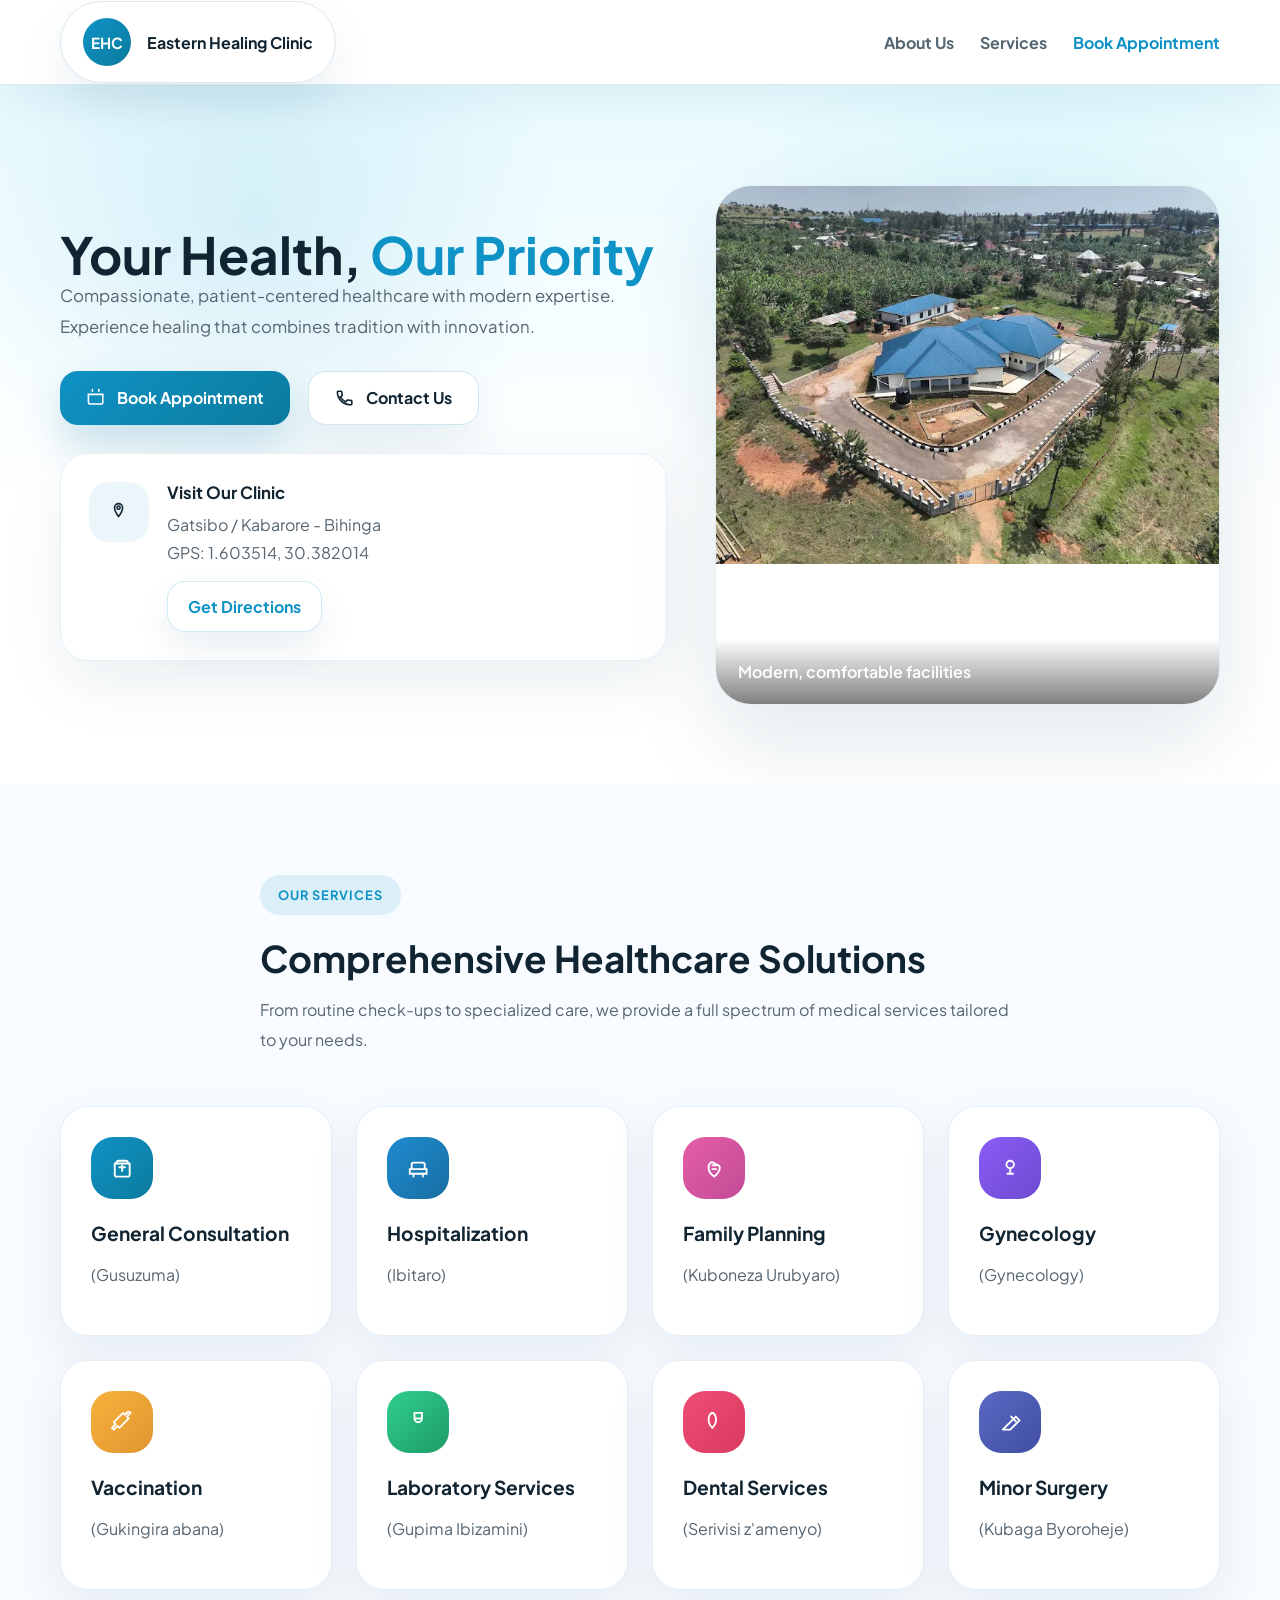
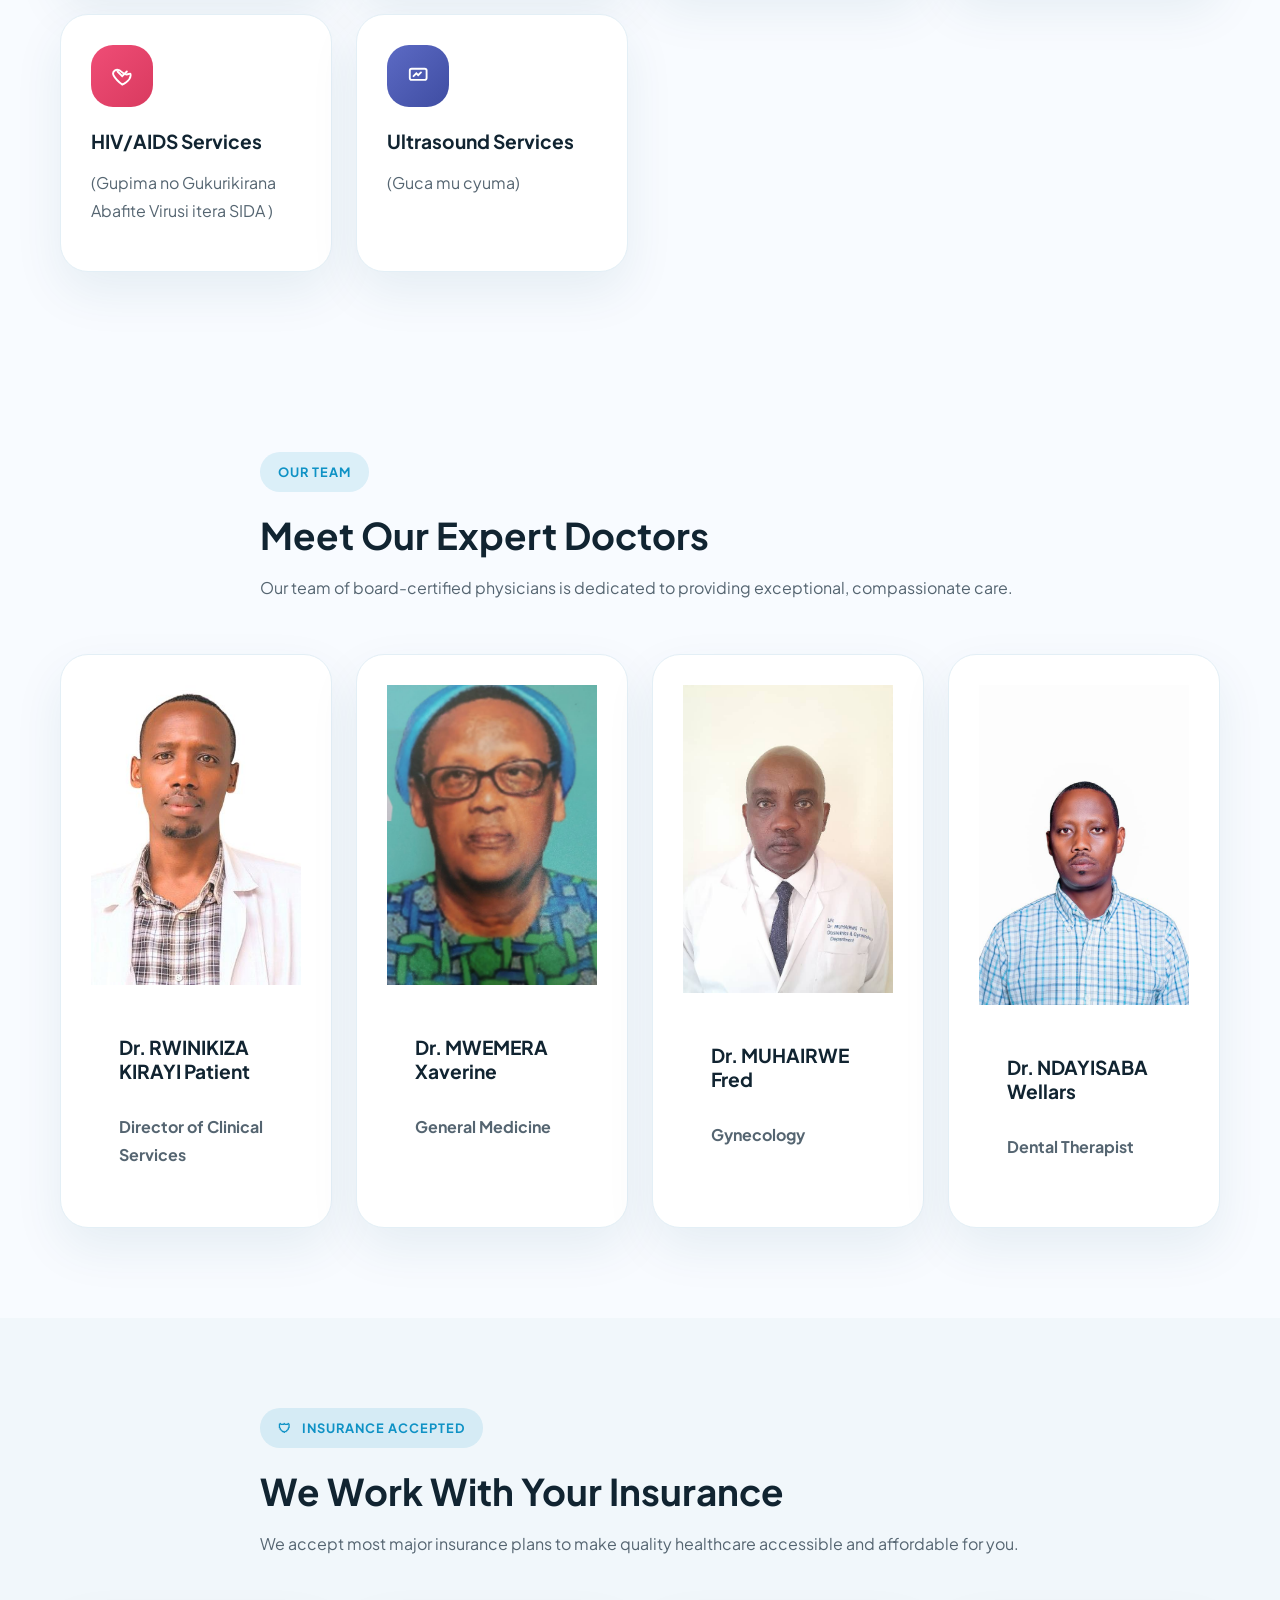
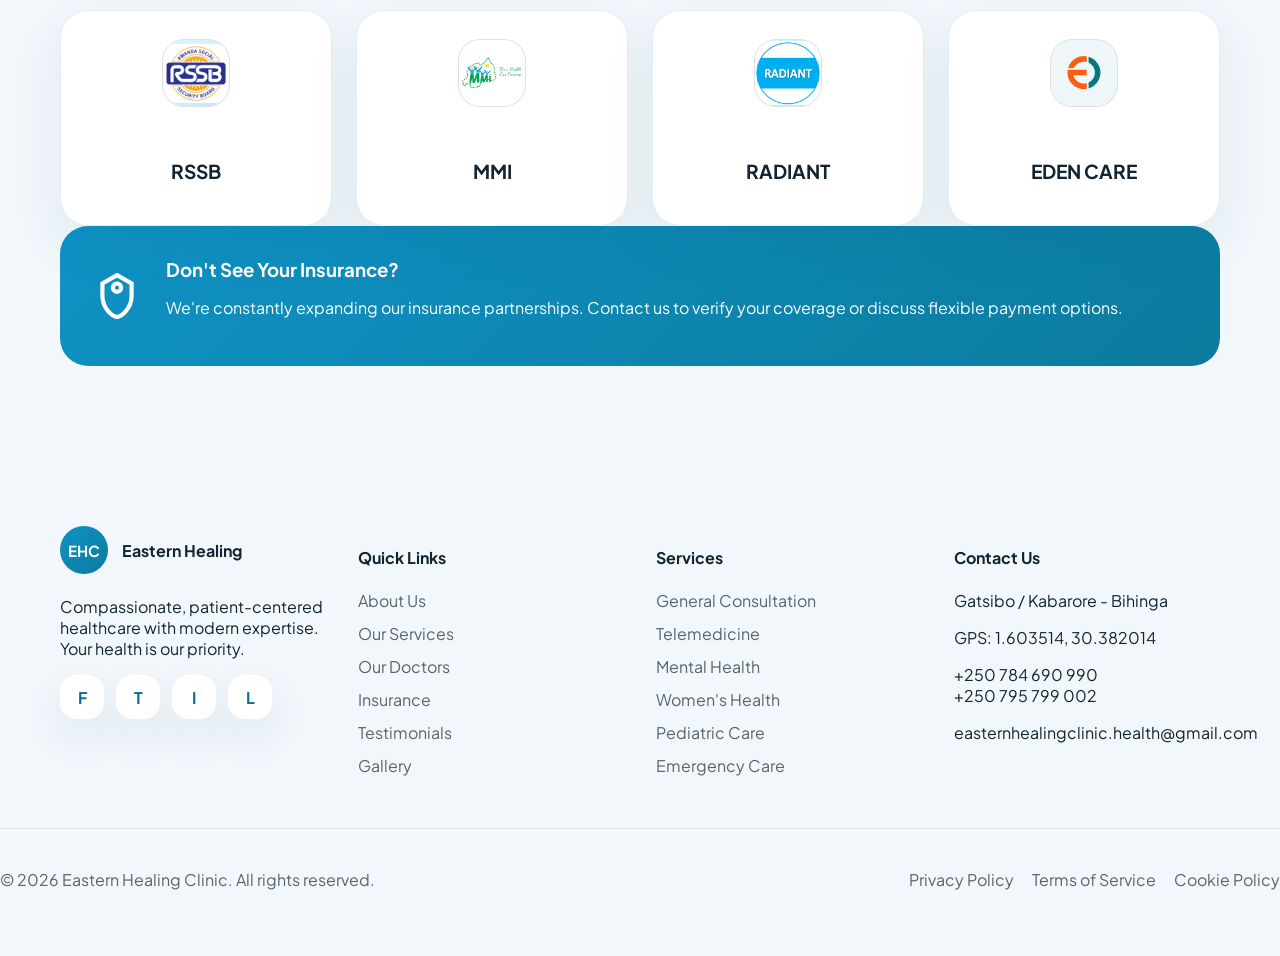
==== commit f79265c3: "new" ====
--- a/index.html
+++ b/index.html
@@ -185,23 +185,6 @@
         </div>
       </section>
 
-      <section class="section feature-section" id="why-choose-us">
-        <div class="container">
-          <div class="section-header text-center">
-            <span class="section-pill section-pill-soft">Why Choose Us</span>
-            <h2>Excellence in Every Aspect</h2>
-            <p>We go above and beyond to ensure you receive the highest quality care in a welcoming environment.</p>
-          </div>
-          <div class="grid features-grid">
-            <article class="feature-card"><span class="icon feature-icon"><svg viewBox="0 0 24 24"><path d="M12 12a4 4 0 100-8 4 4 0 000 8zm-8 9v-2a5 5 0 015-5h6a5 5 0 015 5v2" fill="none" stroke="currentColor" stroke-width="2"/></svg></span><h3>Experienced Staff</h3><p>Board-certified physicians with decades of combined experience.</p></article>
-            <article class="feature-card"><span class="icon feature-icon"><svg viewBox="0 0 24 24"><path d="M6 17l3 3 9-9" fill="none" stroke="currentColor" stroke-width="2" stroke-linecap="round"/></svg></span><h3>Affordable Care</h3><p>Transparent pricing and flexible payment options for all patients.</p></article>
-            <article class="feature-card"><span class="icon feature-icon"><svg viewBox="0 0 24 24"><path d="M10 5h4M7 9h10M7 13h10M10 17h4" fill="none" stroke="currentColor" stroke-width="2" stroke-linecap="round"/></svg></span><h3>Modern Equipment</h3><p>State-of-the-art medical technology for accurate diagnostics.</p></article>
-            <article class="feature-card"><span class="icon feature-icon"><svg viewBox="0 0 24 24"><path d="M6 8h12M8 12h8M10 16h4" fill="none" stroke="currentColor" stroke-width="2" stroke-linecap="round"/></svg></span><h3>24/7 Support</h3><p>Round-the-clock emergency care and patient assistance.</p></article>
-            <article class="feature-card"><span class="icon feature-icon"><svg viewBox="0 0 24 24"><path d="M5 12h14M12 5l7 7-7 7" fill="none" stroke="currentColor" stroke-width="2" stroke-linecap="round"/></svg></span><h3>Patient-First Approach</h3><p>Personalized care plans tailored to your unique health needs.</p></article>
-            <article class="feature-card"><span class="icon feature-icon"><svg viewBox="0 0 24 24"><path d="M20 6L9 17l-5-5" fill="none" stroke="currentColor" stroke-width="2" stroke-linecap="round"/></svg></span><h3>Proven Results</h3><p>Exceptional patient outcomes and high satisfaction rates.</p></article>
-          </div>
-        </div>
-      </section>
 
       <section class="section section-alt" id="insurance">
         <div class="container">
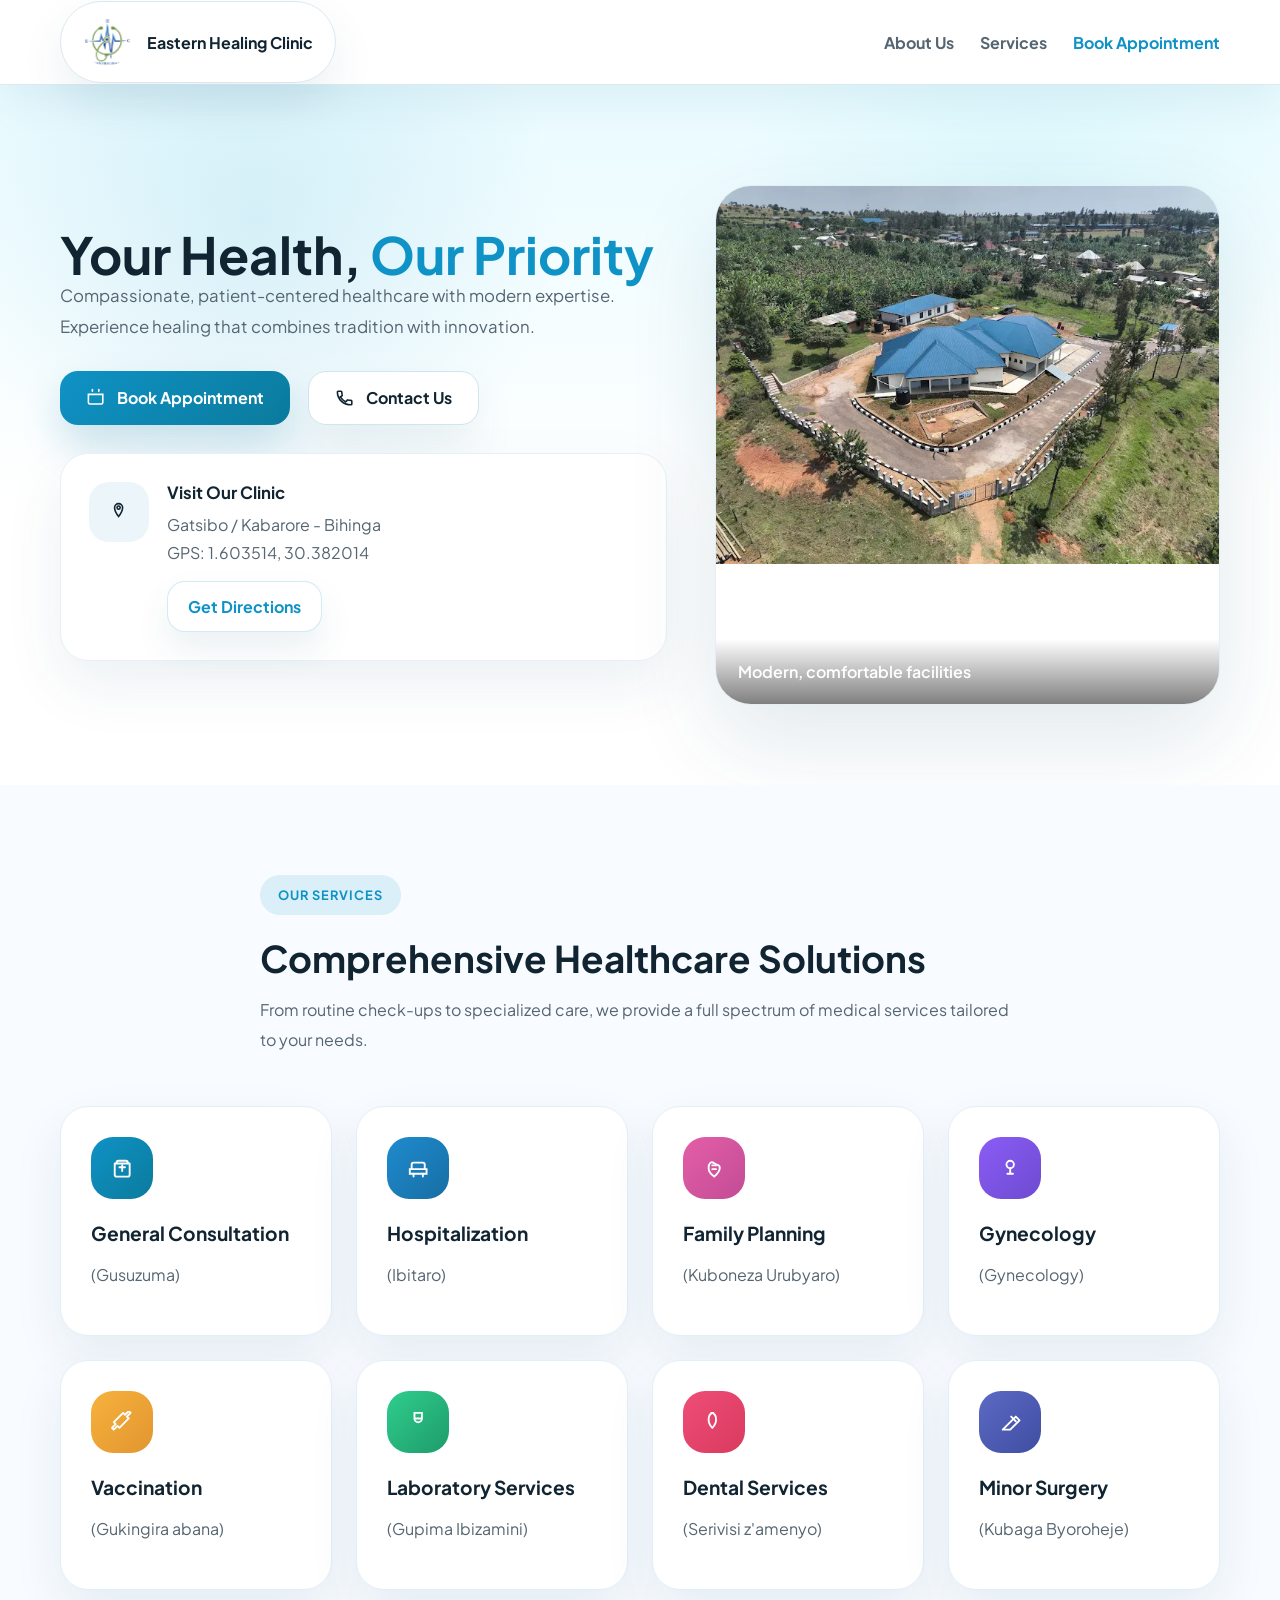
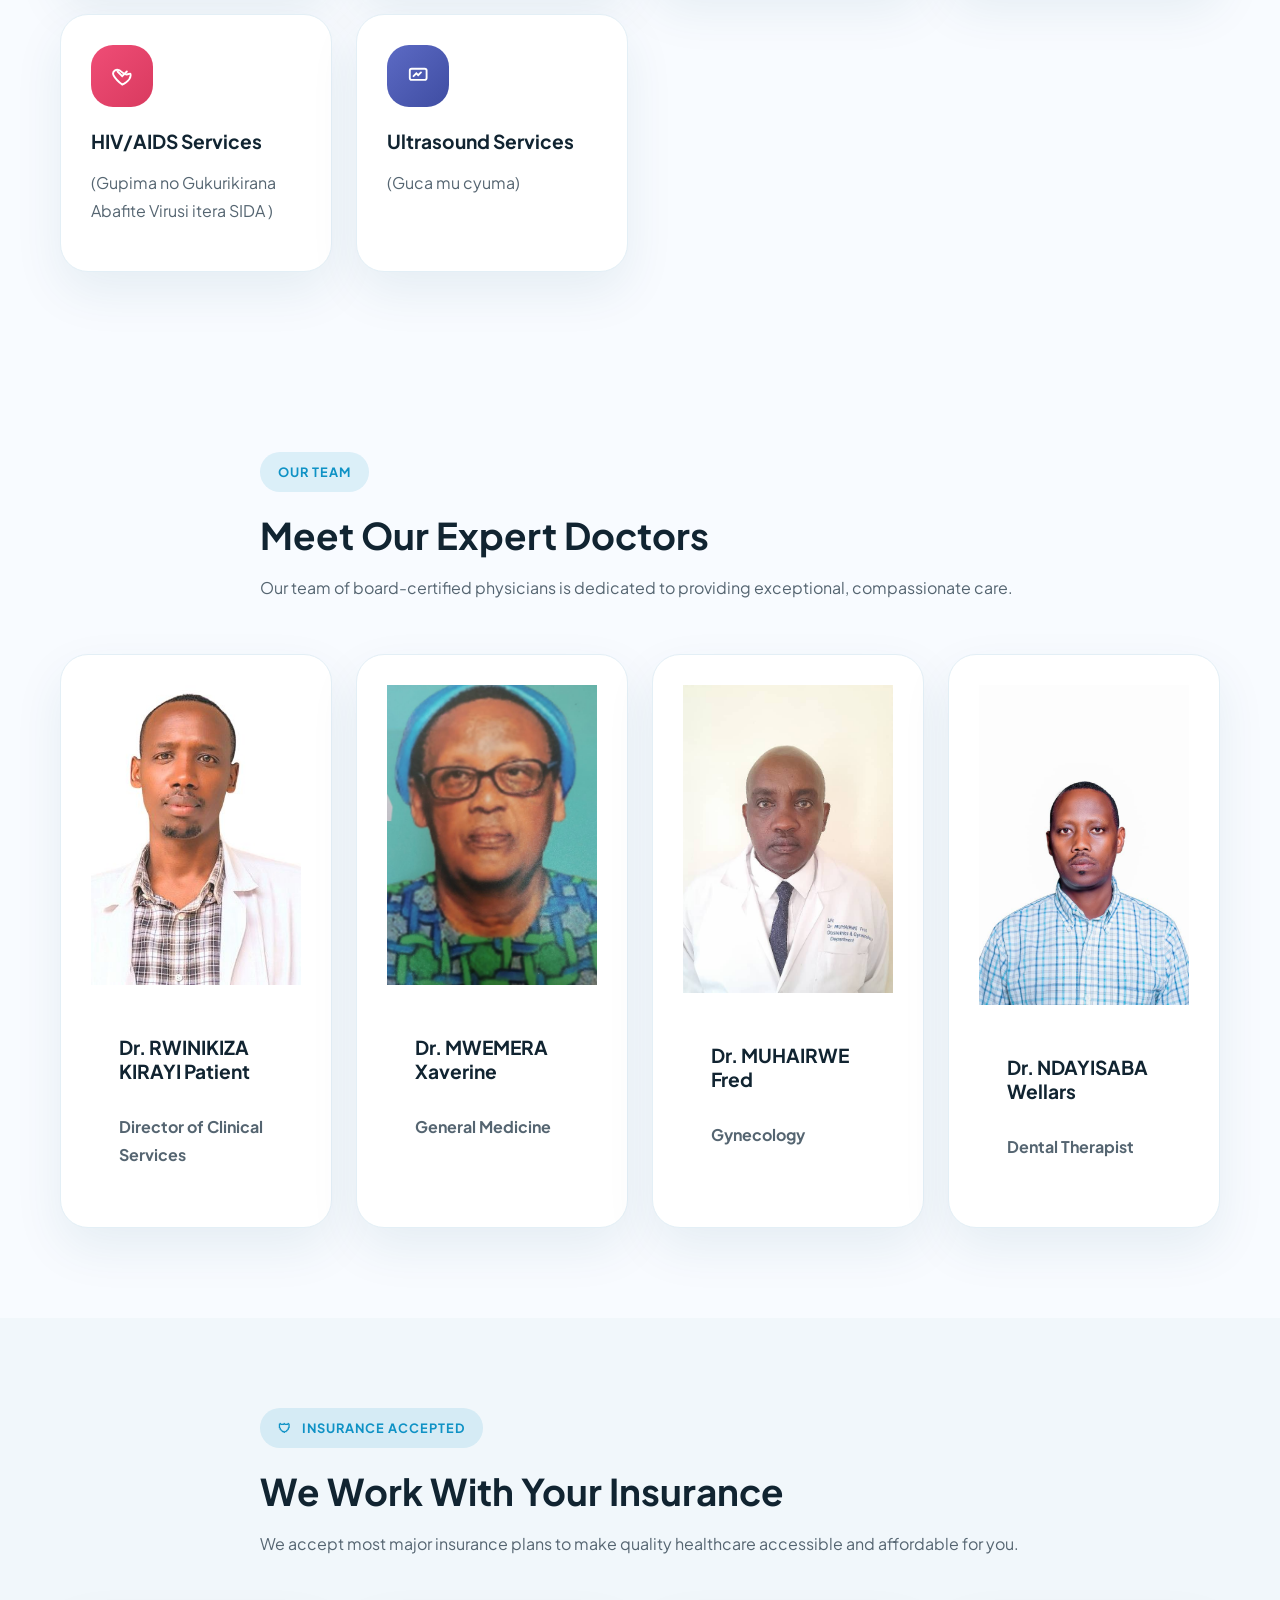
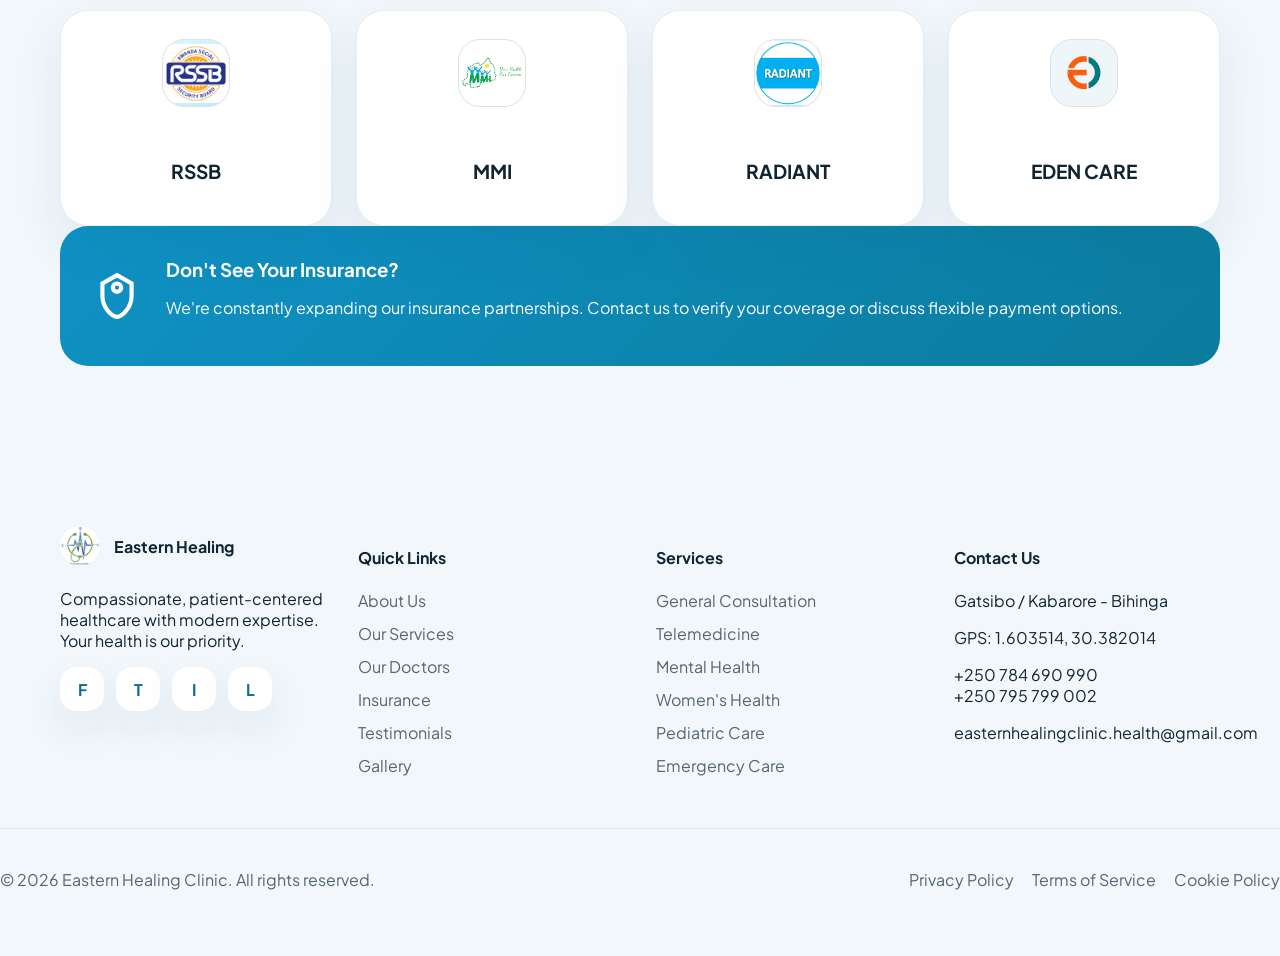
==== commit f9b7b883: "huffman" ====
--- a/index.html
+++ b/index.html
@@ -16,7 +16,7 @@
     <nav class="navbar">
       <div class="container nav-container">
         <a class="brand-pill" href="index.html">
-          <span class="brand-circle">EHC</span>
+          <img class="brand-logo" src="./logo.jpeg" alt="Eastern Healing Clinic logo" />
           Eastern Healing Clinic
         </a>
         <button class="nav-toggle" aria-label="Toggle navigation" type="button">
@@ -214,7 +214,7 @@
       <footer class="footer section-alt">
         <div class="container footer-grid">
           <div>
-            <div class="brand-footer"><span class="brand-circle">EHC</span><span>Eastern Healing</span></div>
+            <div class="brand-footer"><img class="brand-logo" src="./logo.jpeg" alt="Eastern Healing Clinic logo" /><span>Eastern Healing</span></div>
             <p>Compassionate, patient-centered healthcare with modern expertise. Your health is our priority.</p>
             <div class="social-links">
               <a href="#" aria-label="Facebook">F</a>
--- a/styles.css
+++ b/styles.css
@@ -253,6 +253,13 @@
   font-size: 0.95rem;
 }
 
+.brand-logo {
+  width: 48px;
+  height: 48px;
+  border-radius: 50%;
+  object-fit: cover;
+}
+
 .hero-content h1 {
   font-size: clamp(3rem, 4vw, 4.8rem);
   line-height: 0.98;
@@ -951,6 +958,13 @@
   margin-bottom: 22px;
   color: var(--text);
   font-weight: 700;
+}
+
+.brand-footer .brand-logo {
+  width: 40px;
+  height: 40px;
+  border-radius: 50%;
+  object-fit: cover;
 }
 
 .social-links {
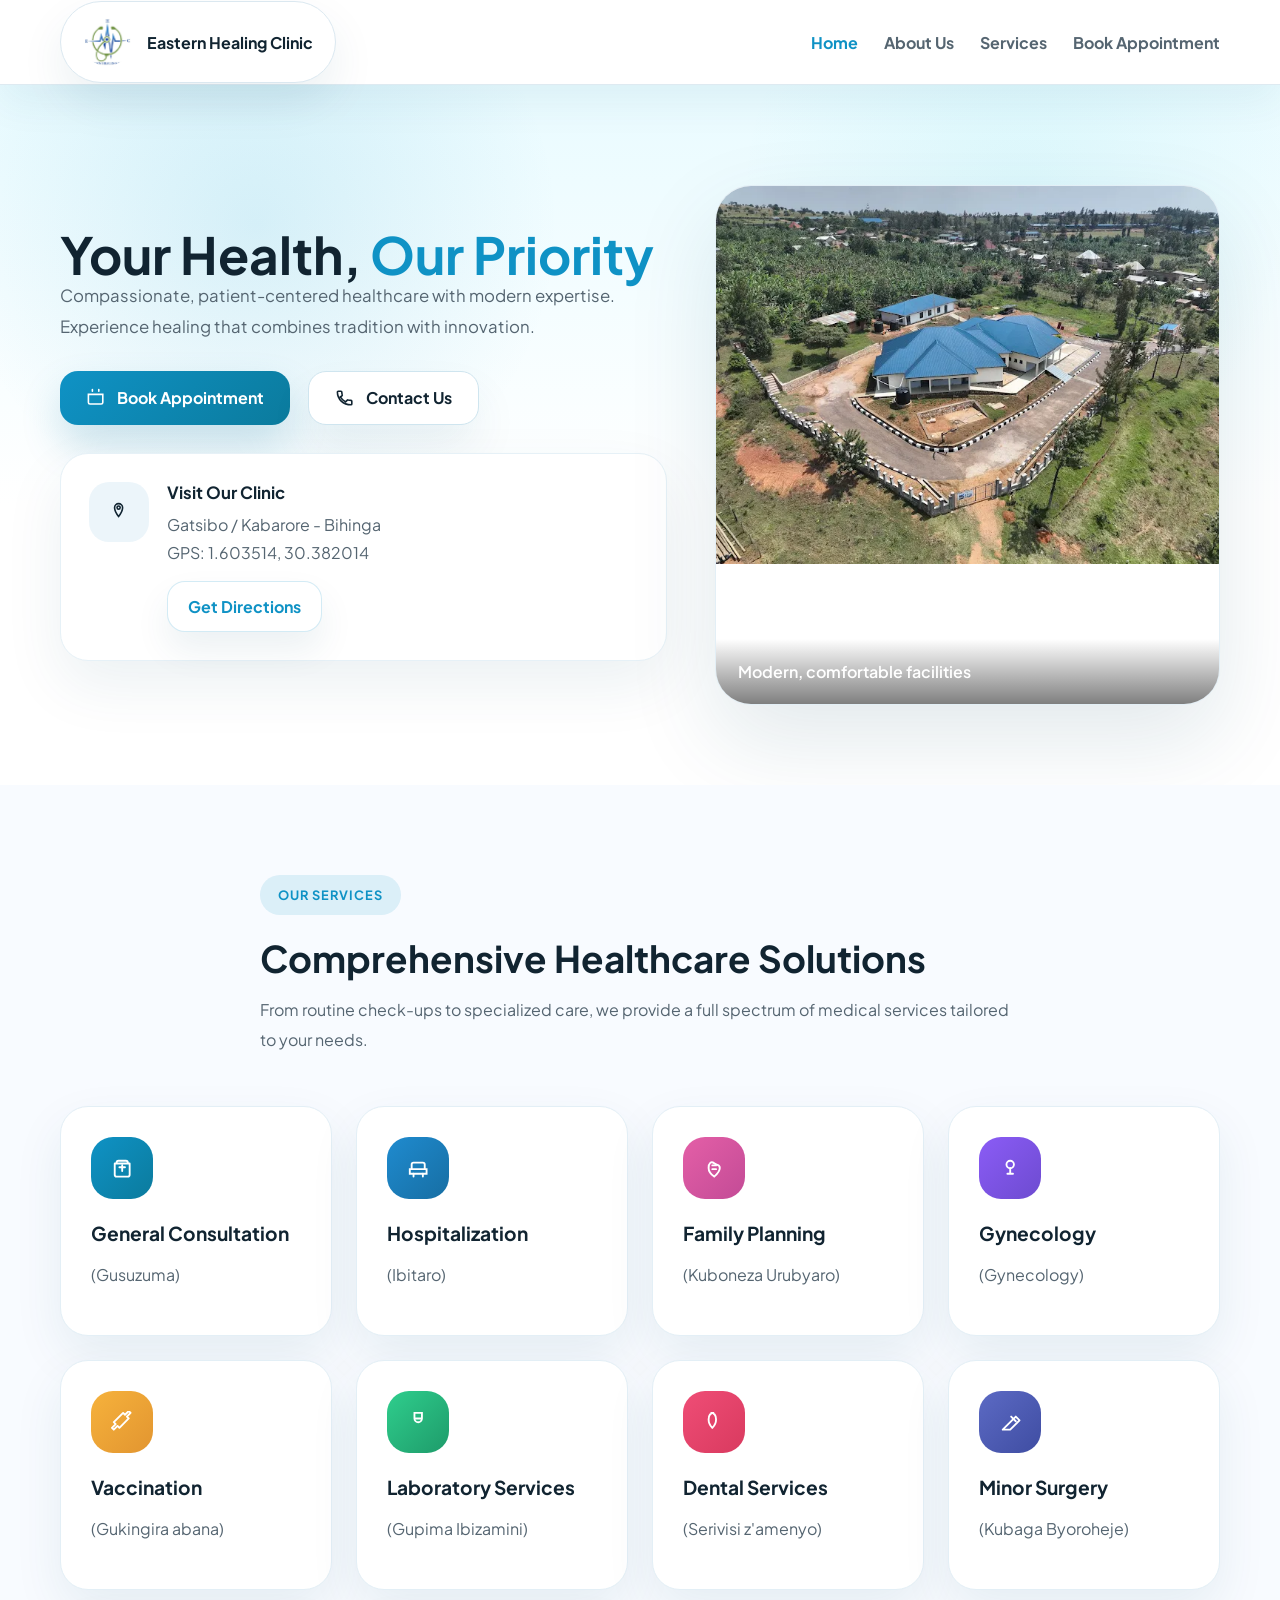
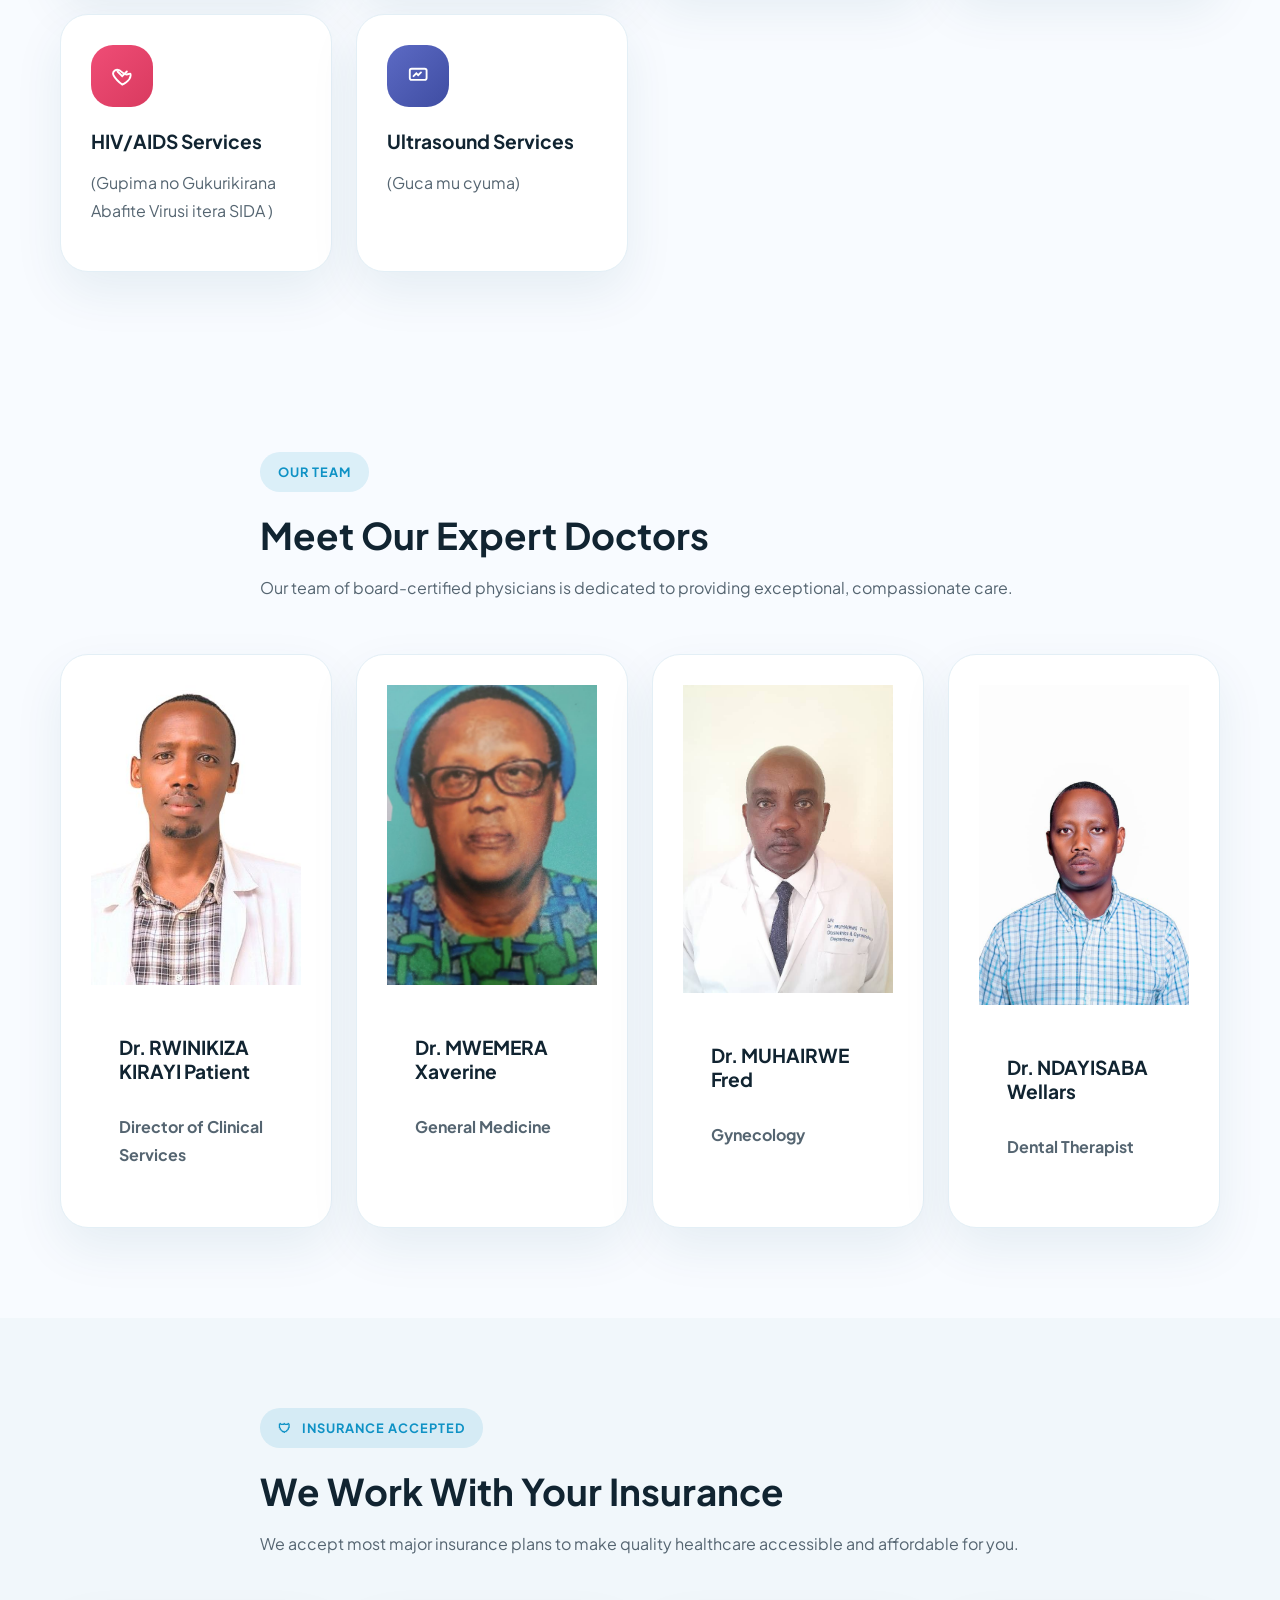
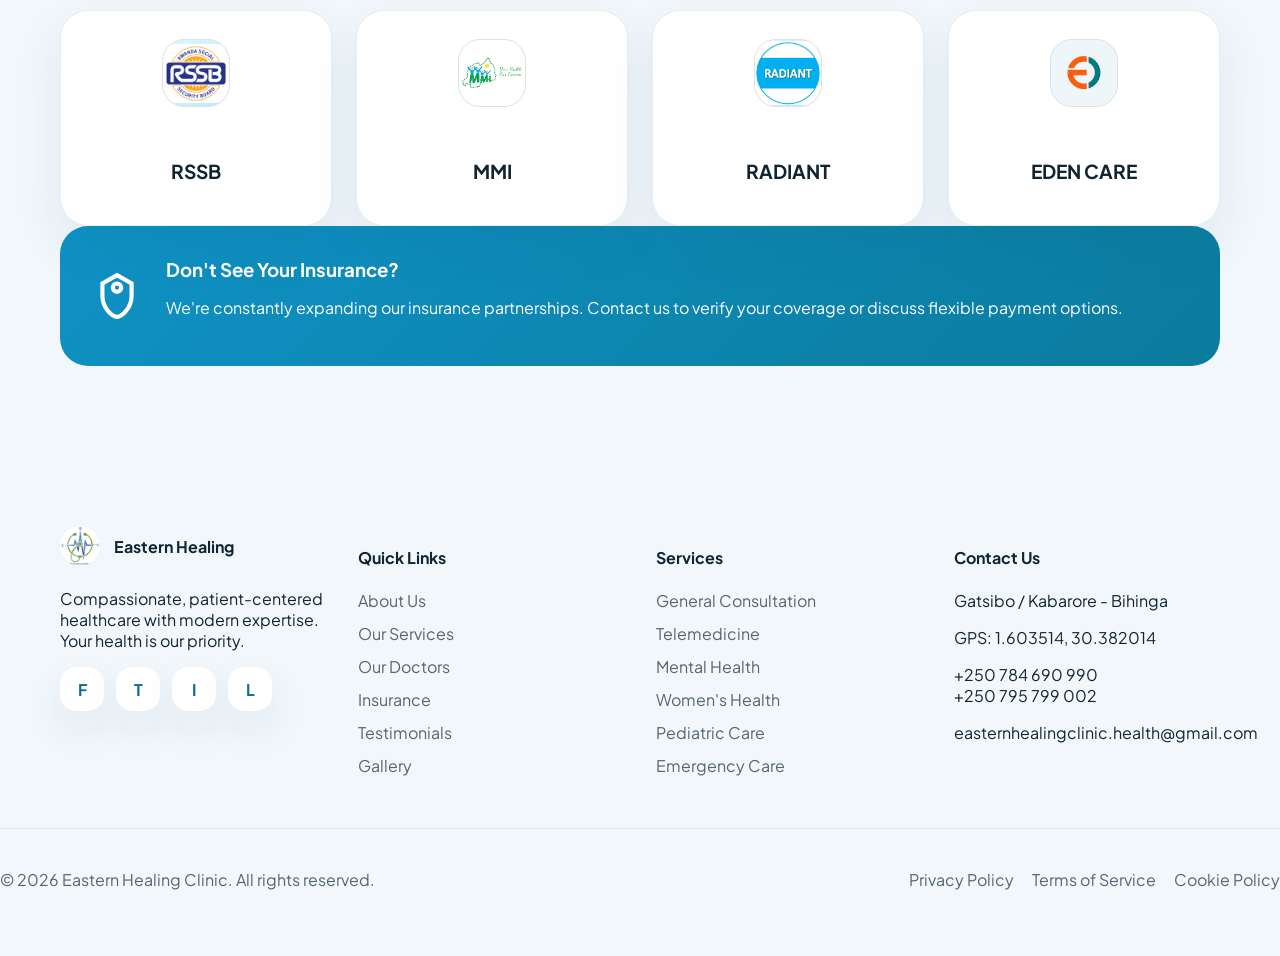
==== commit 1712d0c6: "new" ====
--- a/index.html
+++ b/index.html
@@ -23,9 +23,10 @@
           <span class="bar"></span>
         </button>
         <div class="nav-links">
+          <a href="index.html" class="nav-link active">Home</a>
           <a href="about.html" class="nav-link">About Us</a>
           <a href="services.html" class="nav-link">Services</a>
-          <a href="appointment.html" class="nav-link active">Book Appointment</a>
+          <a href="appointment.html" class="nav-link">Book Appointment</a>
         </div>
       </div>
     </nav>
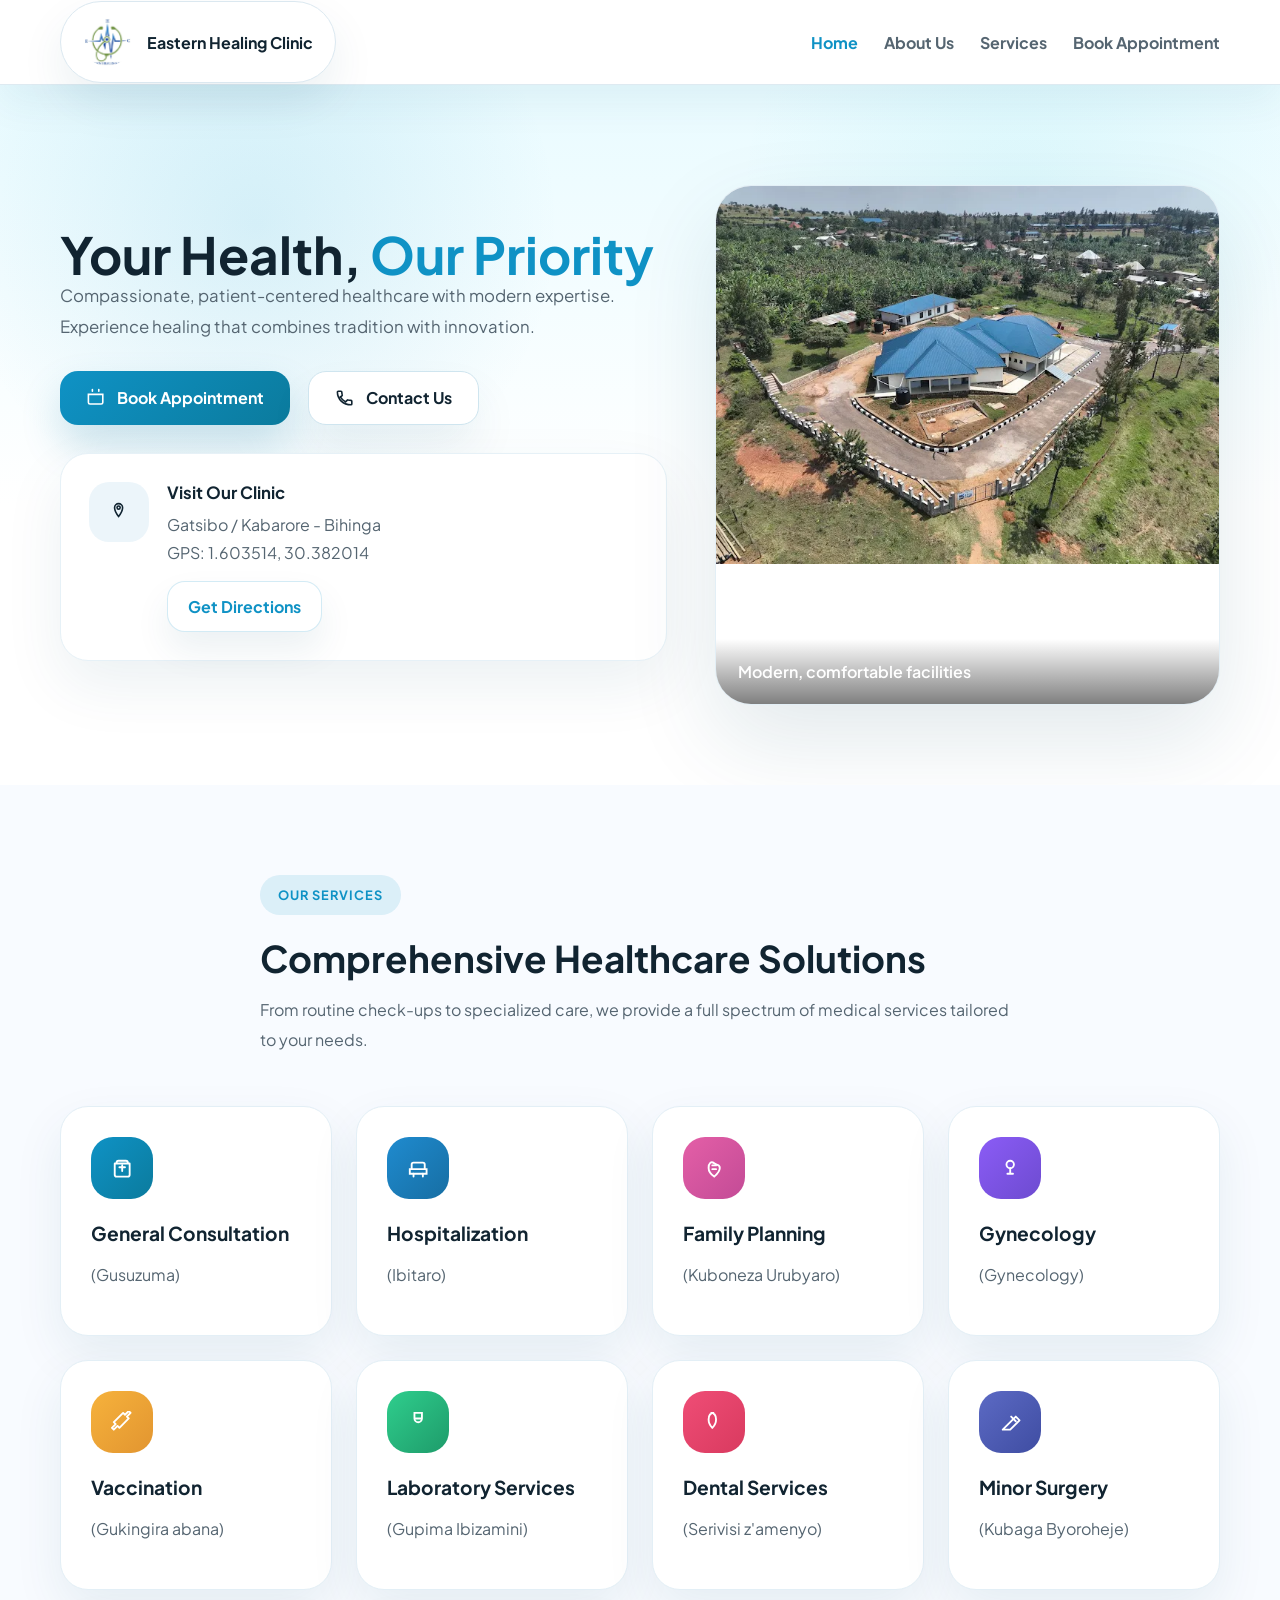
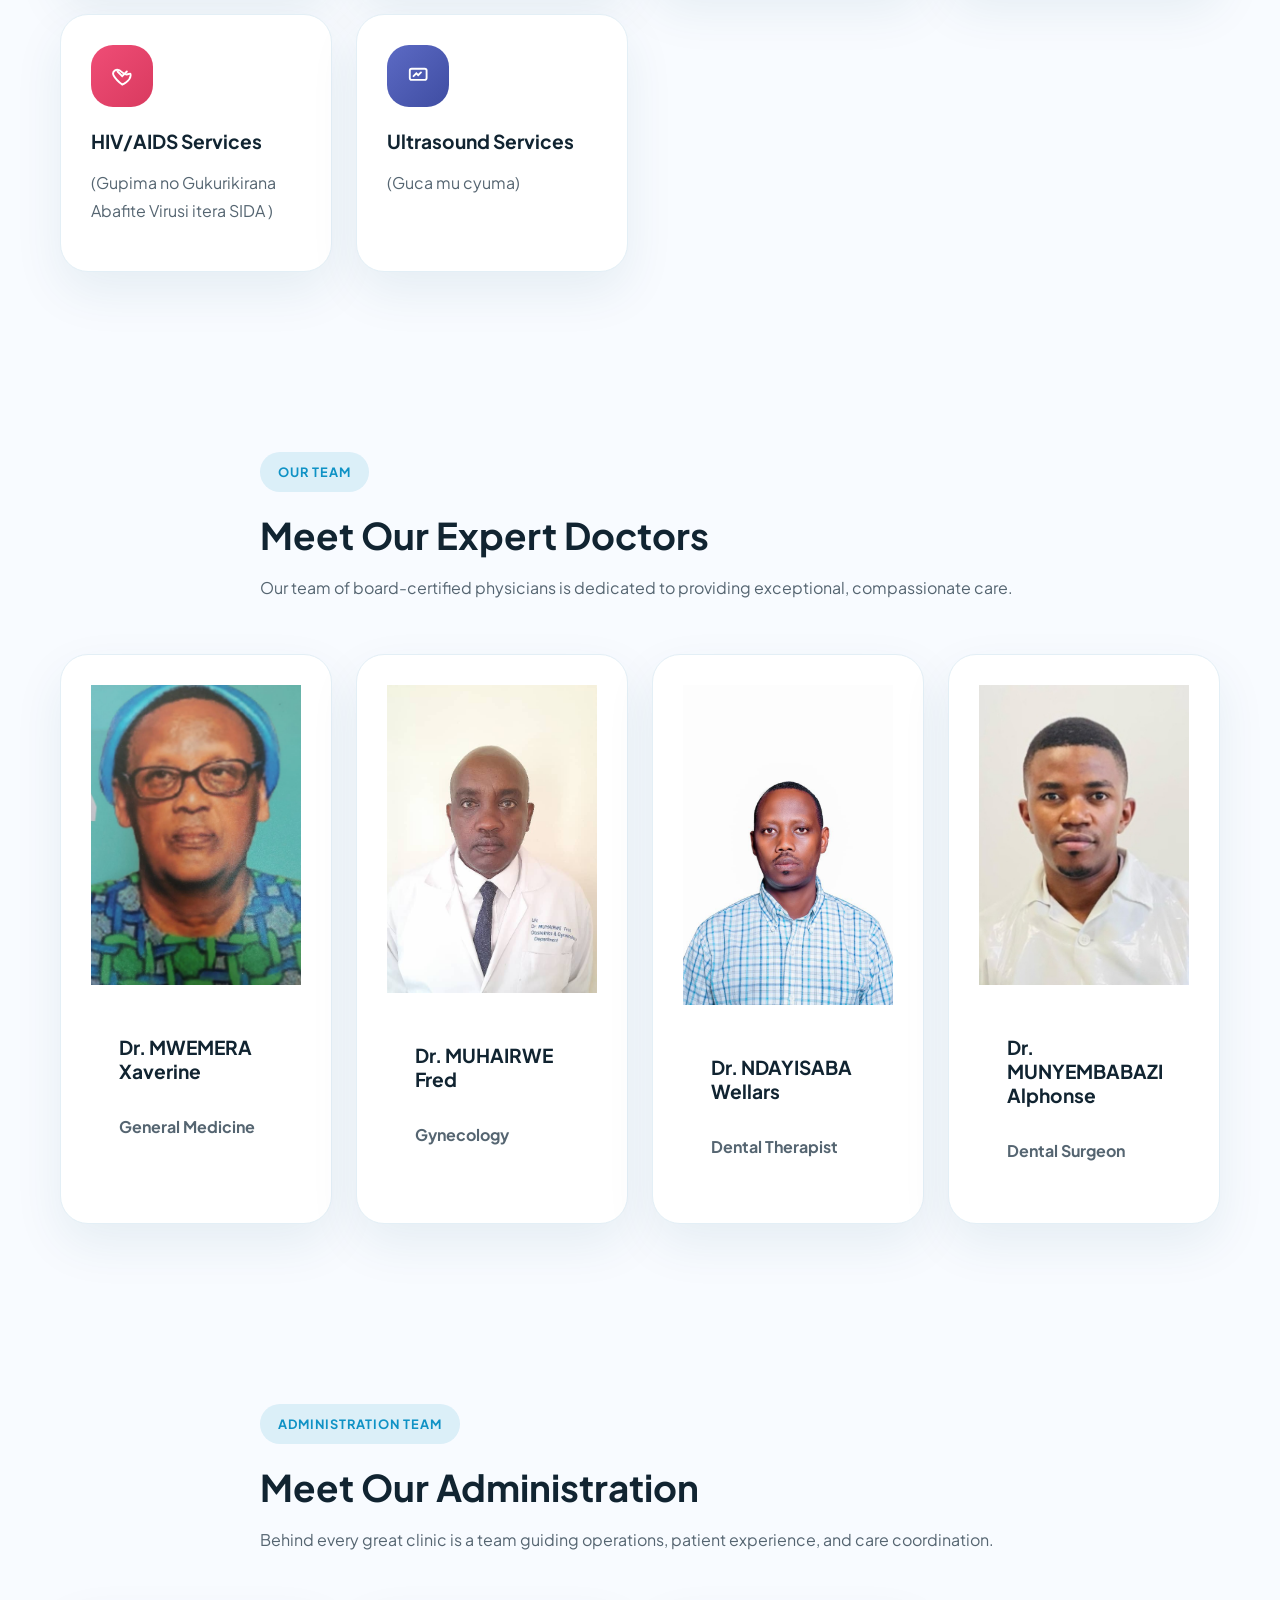
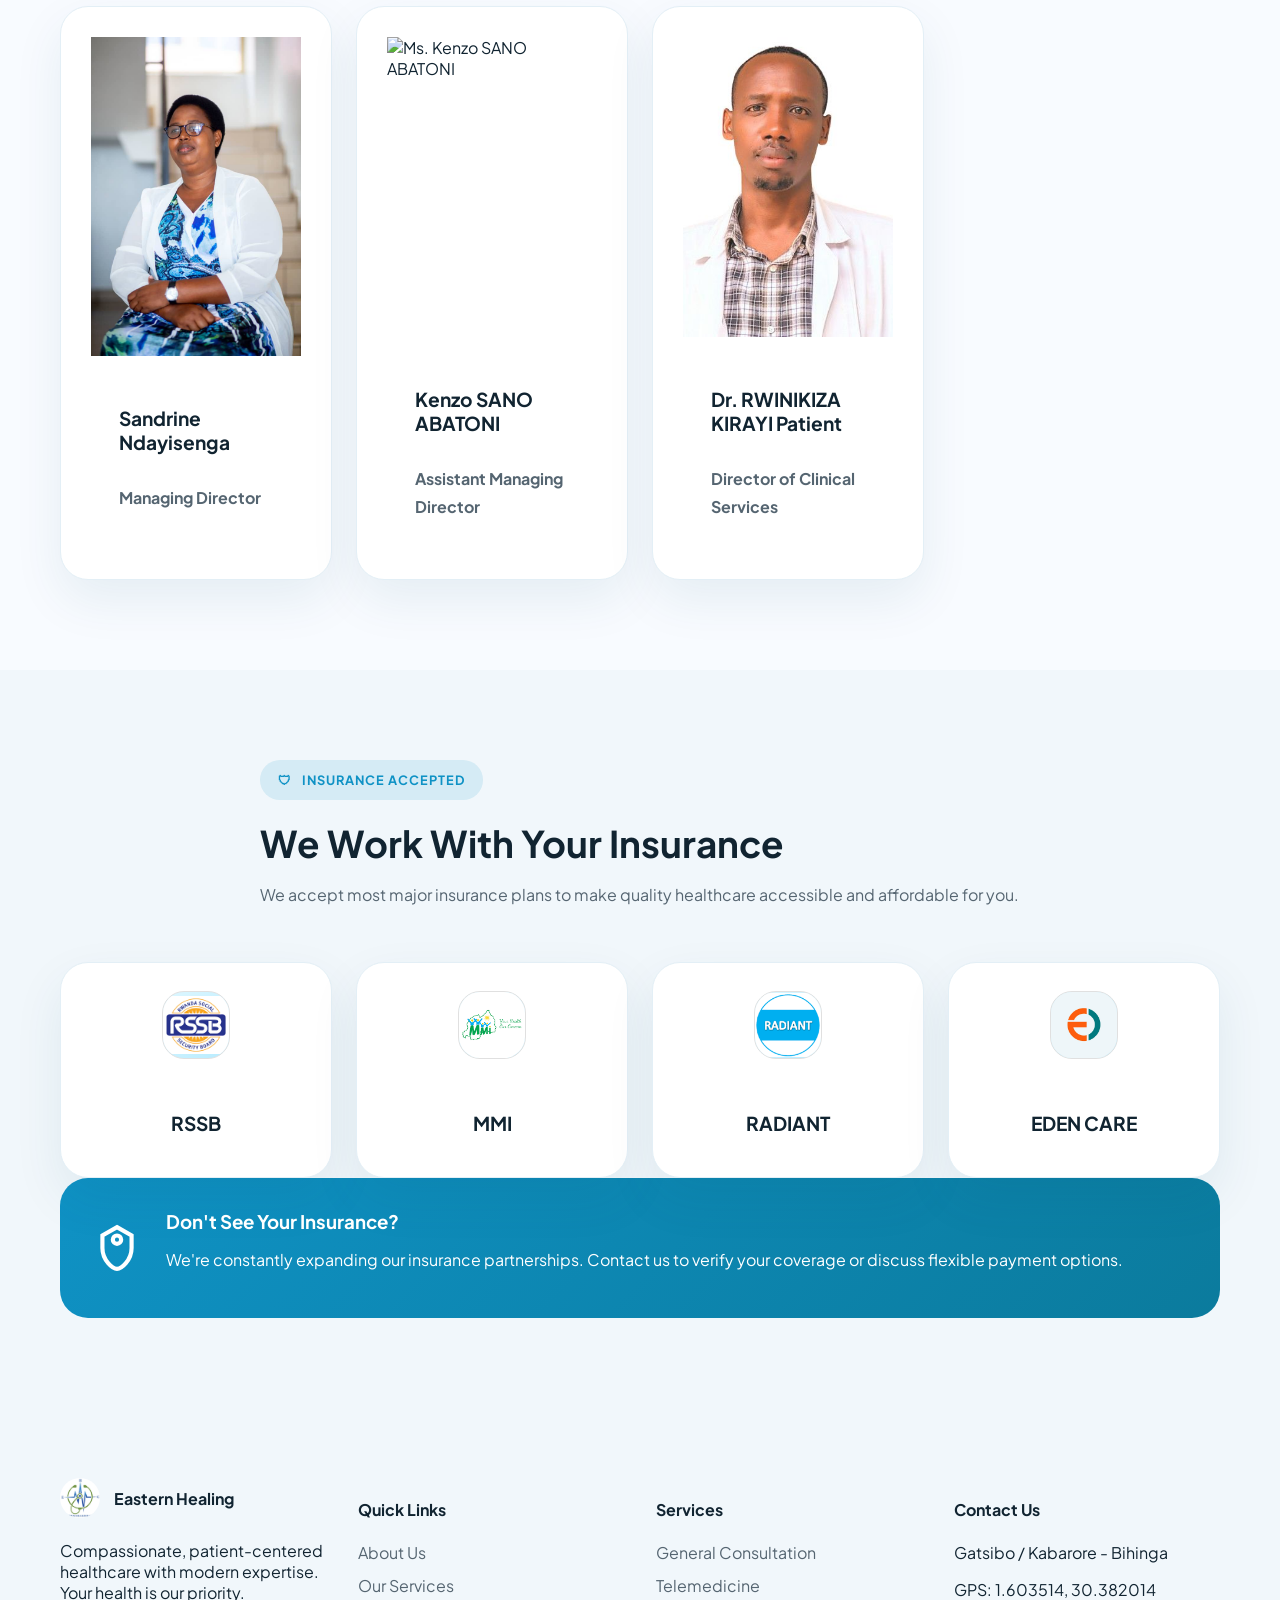
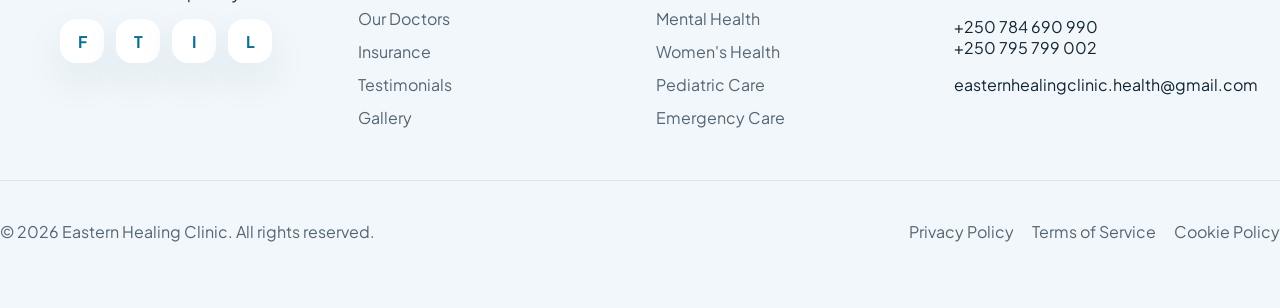
==== commit b646d206: "new" ====
--- a/index.html
+++ b/index.html
@@ -155,37 +155,69 @@
           </div>
           <div class="grid doctors-grid">
             <article class="card doctor-card">
+              <div class="doctor-image"><img src="general.jpeg" alt="Dr. MWEMERA Xaverine" /></div>
+              <div class="card-body">
+                <h3>Dr. MWEMERA Xaverine</h3>
+                <p class="subtitle">General Medicine</p>
+              </div>
+            </article>
+            <article class="card doctor-card">
+              <div class="doctor-image"><img src="gyno.jpeg" alt="Dr. MUHAIRWE Fred" /></div>
+              <div class="card-body">
+                <h3>Dr. MUHAIRWE Fred</h3>
+                <p class="subtitle">Gynecology</p>
+              </div>
+            </article>
+            <article class="card doctor-card">
+              <div class="doctor-image"><img src="dental.jpeg" alt="Dr. NDAYISABA Wellars" /></div>
+              <div class="card-body">
+                <h3>Dr. NDAYISABA Wellars</h3>
+                <p class="subtitle">Dental Therapist</p>
+              </div>
+            </article>
+            <article class="card doctor-card">
+              <div class="doctor-image"><img src="surgeon.png" alt="Dr. MUNYEMBABAZI Alphonse" /></div>
+              <div class="card-body">
+                <h3>Dr. MUNYEMBABAZI Alphonse</h3>
+                <p class="subtitle">Dental Surgeon</p>
+              </div>
+            </article>
+          </div>
+        </div>
+      </section>
+
+      <section class="section" id="administration">
+        <div class="container">
+          <div class="section-header">
+            <span class="section-pill">Administration Team</span>
+            <h2>Meet Our Administration</h2>
+            <p>Behind every great clinic is a team guiding operations, patient experience, and care coordination.</p>
+          </div>
+          <div class="grid doctors-grid">
+              <article class="card doctor-card">
+              <div class="doctor-image"><img src="managing.jpeg" alt="Ms. Sandrine Ndayisenga" /></div>
+              <div class="card-body">
+                <h3>Sandrine Ndayisenga</h3>
+                <p class="subtitle">Managing Director</p>
+              </div>
+            </article> 
+             <article class="card doctor-card">
+              <div class="doctor-image"><img src="Assistant.jpeg" alt="Ms. Kenzo SANO ABATONI" /></div>
+              <div class="card-body">
+                <h3>Kenzo SANO ABATONI</h3>
+                <p class="subtitle">Assistant Managing Director</p>
+              </div>
+            </article>
+            <article class="card doctor-card">
               <div class="doctor-image"><img src="director.jpeg" alt="Dr. Patient" /></div>
               <div class="card-body">
                 <h3>Dr. RWINIKIZA KIRAYI Patient</h3>
                 <p class="subtitle">Director of Clinical Services</p>
               </div>
             </article>
-            <article class="card doctor-card">
-              <div class="doctor-image"><img src="general.jpeg" alt="Dr. MWEMERA Xaverine" /></div>
-              <div class="card-body">
-                <h3>Dr. MWEMERA Xaverine</h3>
-                <p class="subtitle">General Medicine</p>
-              </div>
-            </article>
-            <article class="card doctor-card">
-              <div class="doctor-image"><img src="gyno.jpeg" alt="Dr. MUHAIRWE Fred" /></div>
-              <div class="card-body">
-                <h3>Dr. MUHAIRWE Fred</h3>
-                <p class="subtitle">Gynecology</p>
-              </div>
-            </article>
-            <article class="card doctor-card">
-              <div class="doctor-image"><img src="dental.jpeg" alt="Dr. NDAYISABA Wellars" /></div>
-              <div class="card-body">
-                <h3>Dr. NDAYISABA Wellars</h3>
-                <p class="subtitle">Dental Therapist</p>
-              </div>
-            </article>
-          </div>
-        </div>
-      </section>
-
+          </div>
+        </div>
+      </section>
 
       <section class="section section-alt" id="insurance">
         <div class="container">
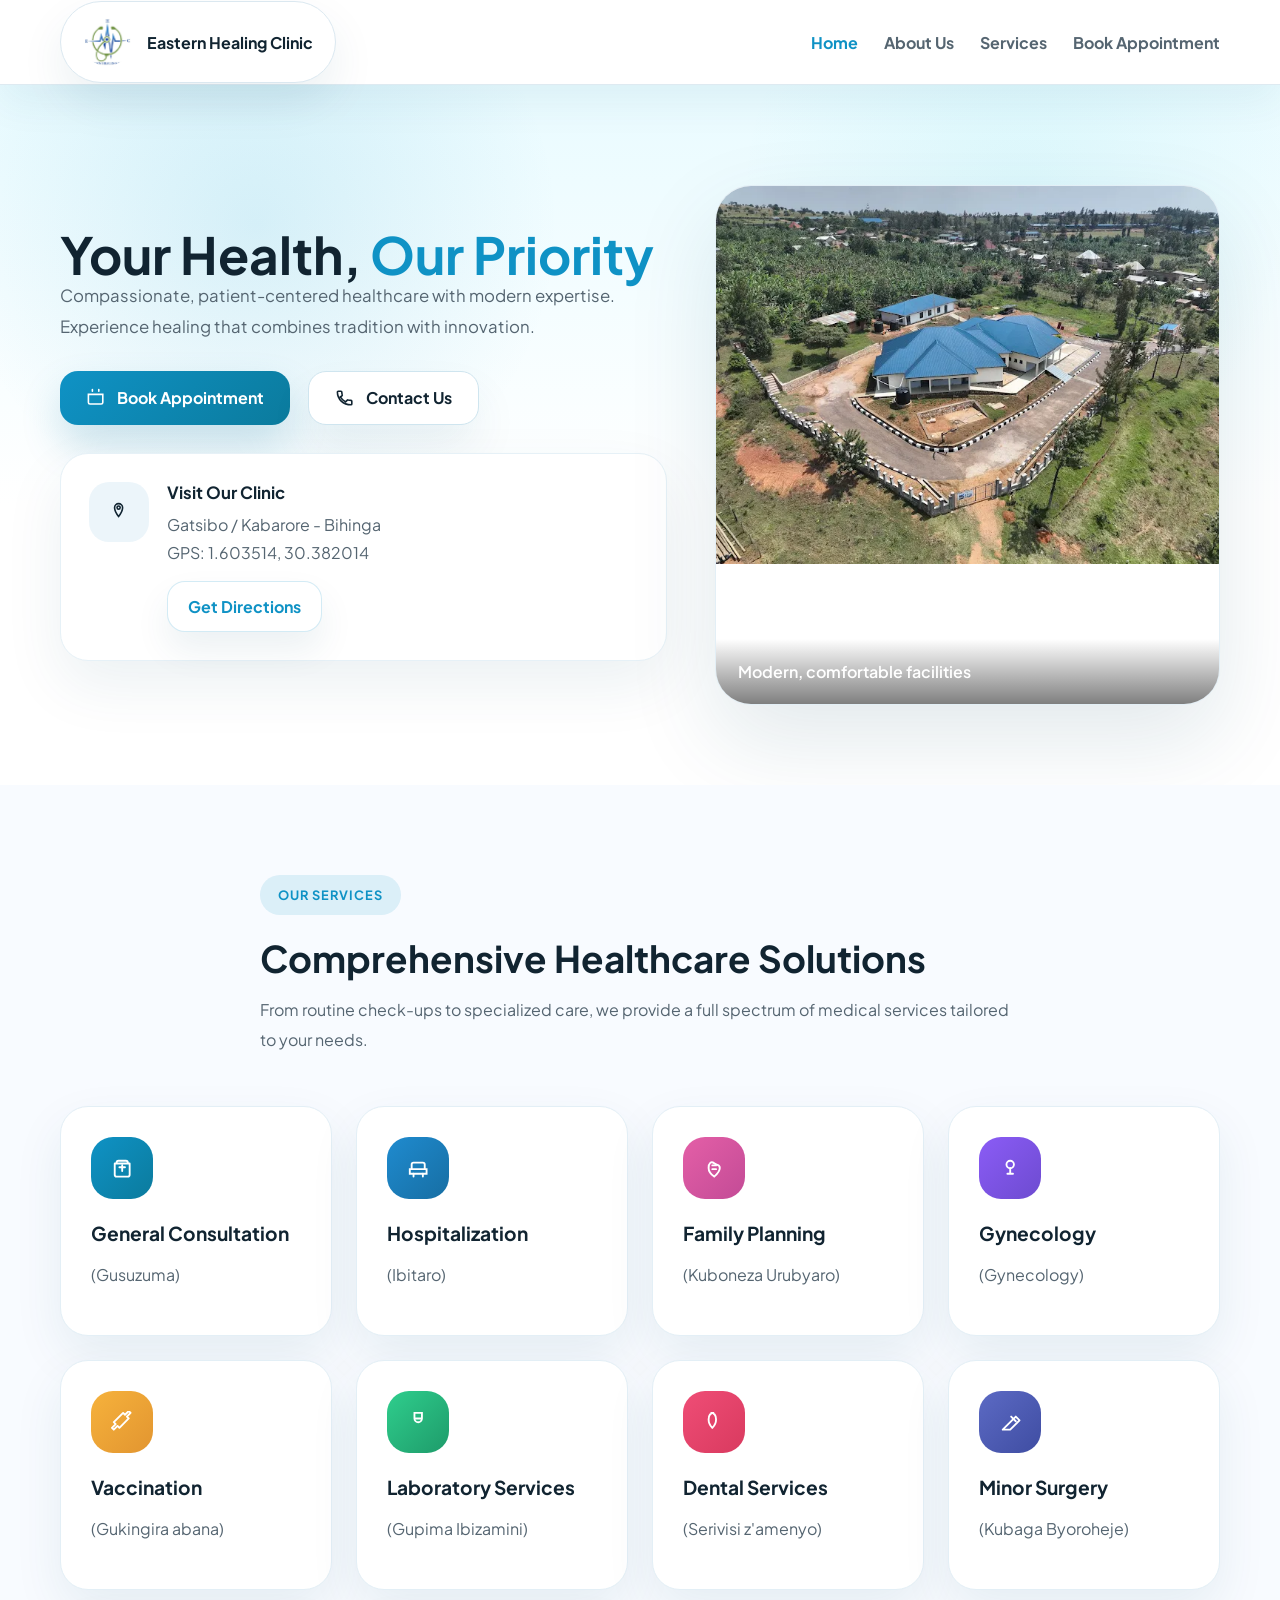
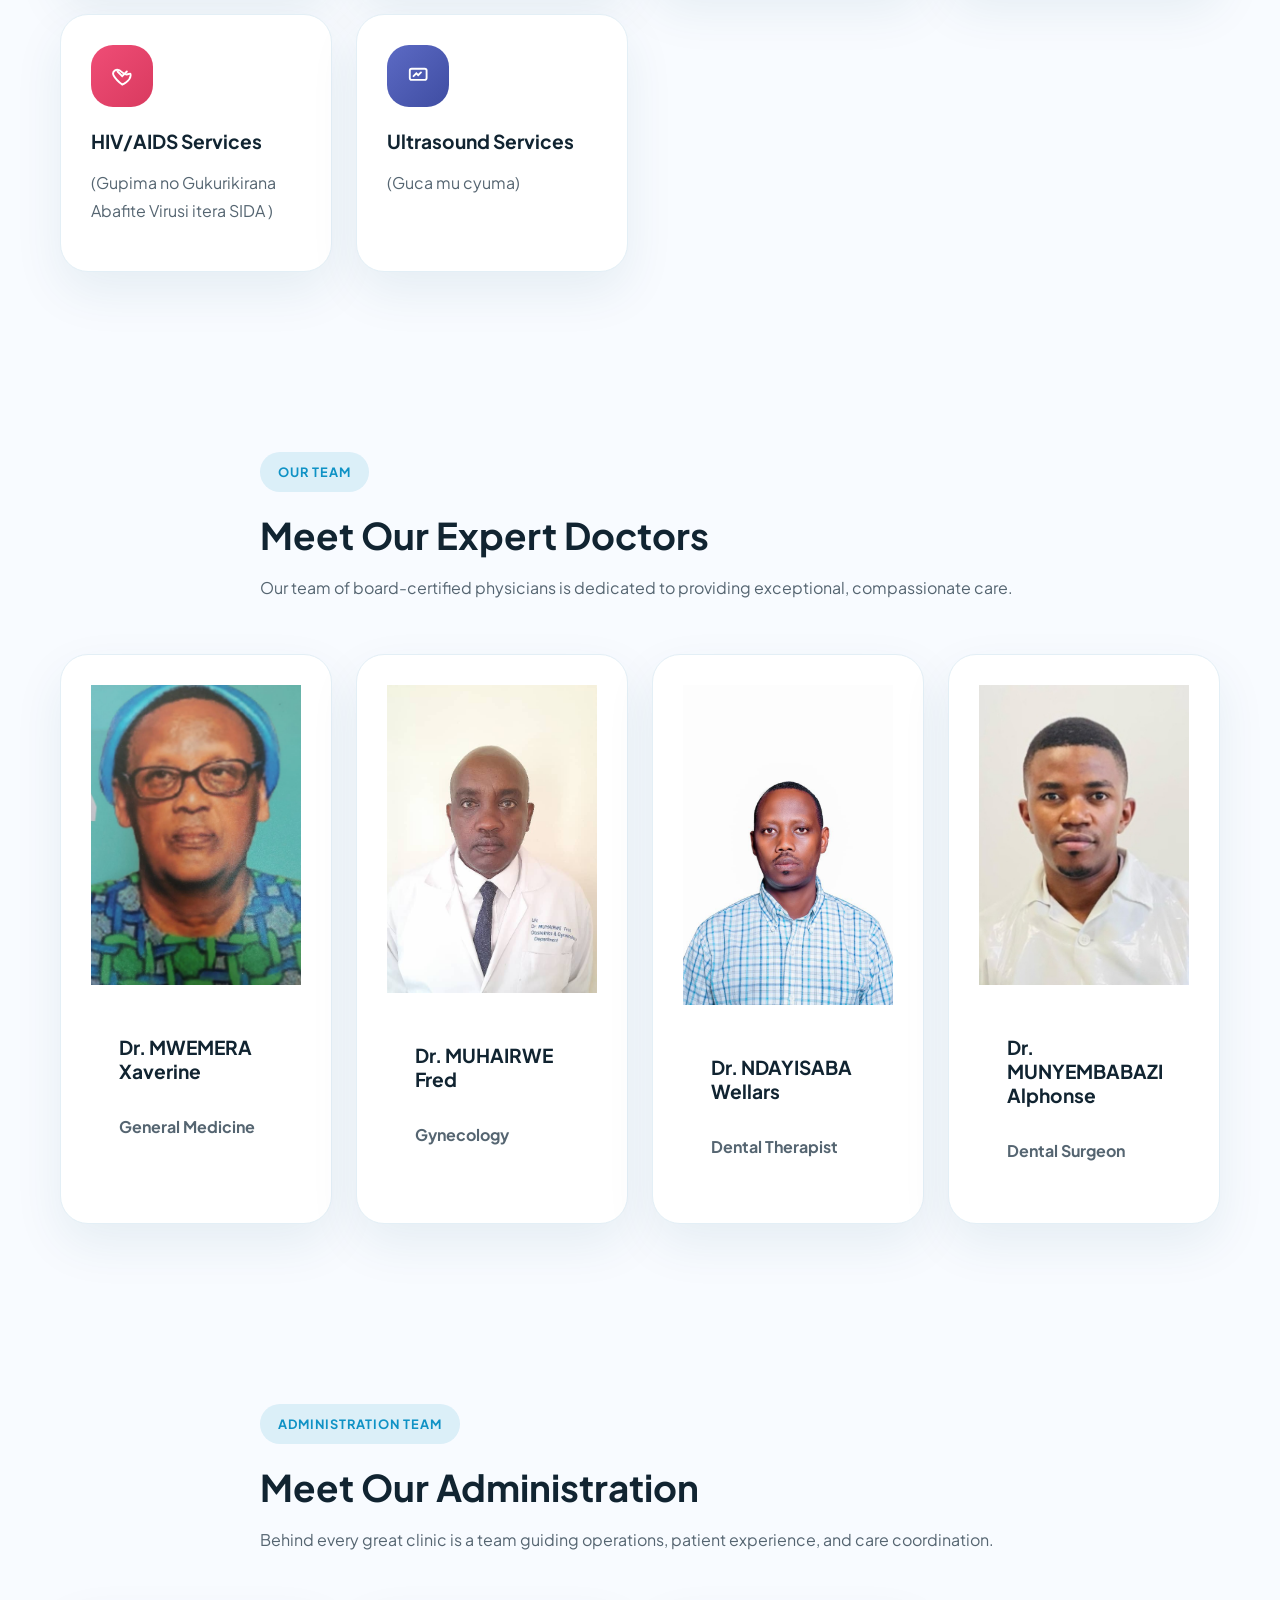
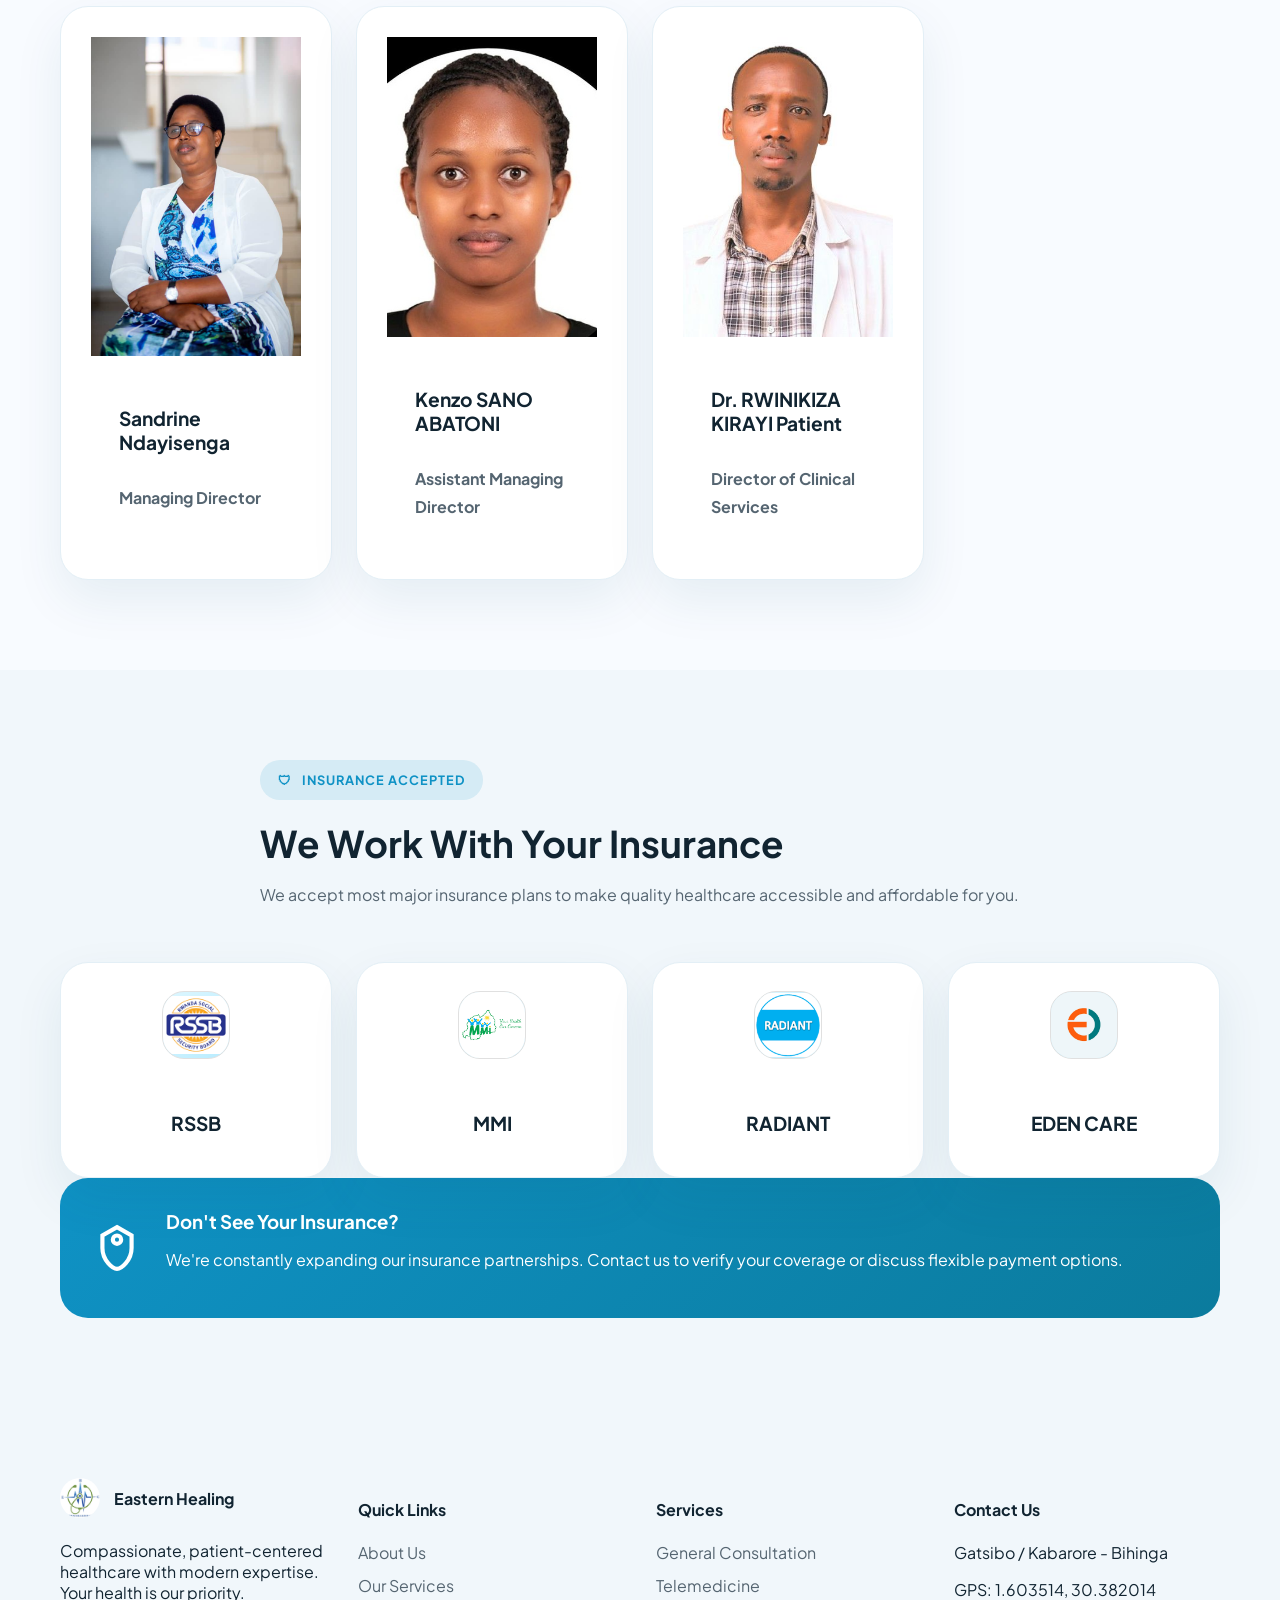
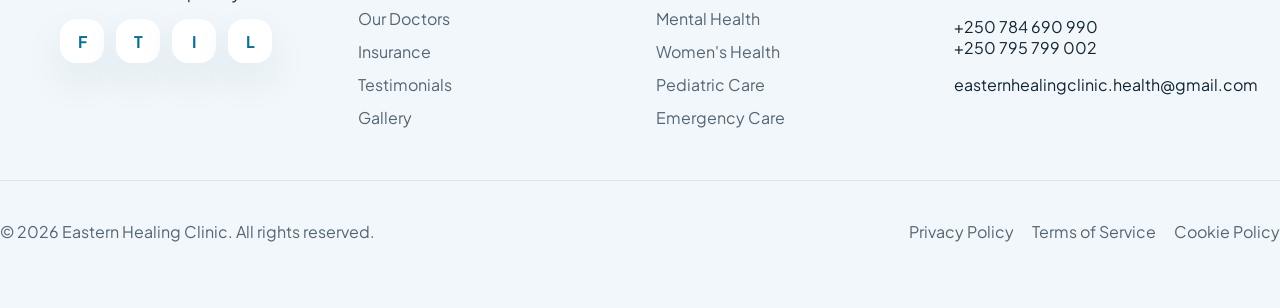
==== commit 80100309: "new" ====
--- a/index.html
+++ b/index.html
@@ -202,7 +202,7 @@
               </div>
             </article> 
              <article class="card doctor-card">
-              <div class="doctor-image"><img src="Assistant.jpeg" alt="Ms. Kenzo SANO ABATONI" /></div>
+              <div class="doctor-image"><img src="Assisstant.jpeg" alt="Ms. Kenzo SANO ABATONI" /></div>
               <div class="card-body">
                 <h3>Kenzo SANO ABATONI</h3>
                 <p class="subtitle">Assistant Managing Director</p>
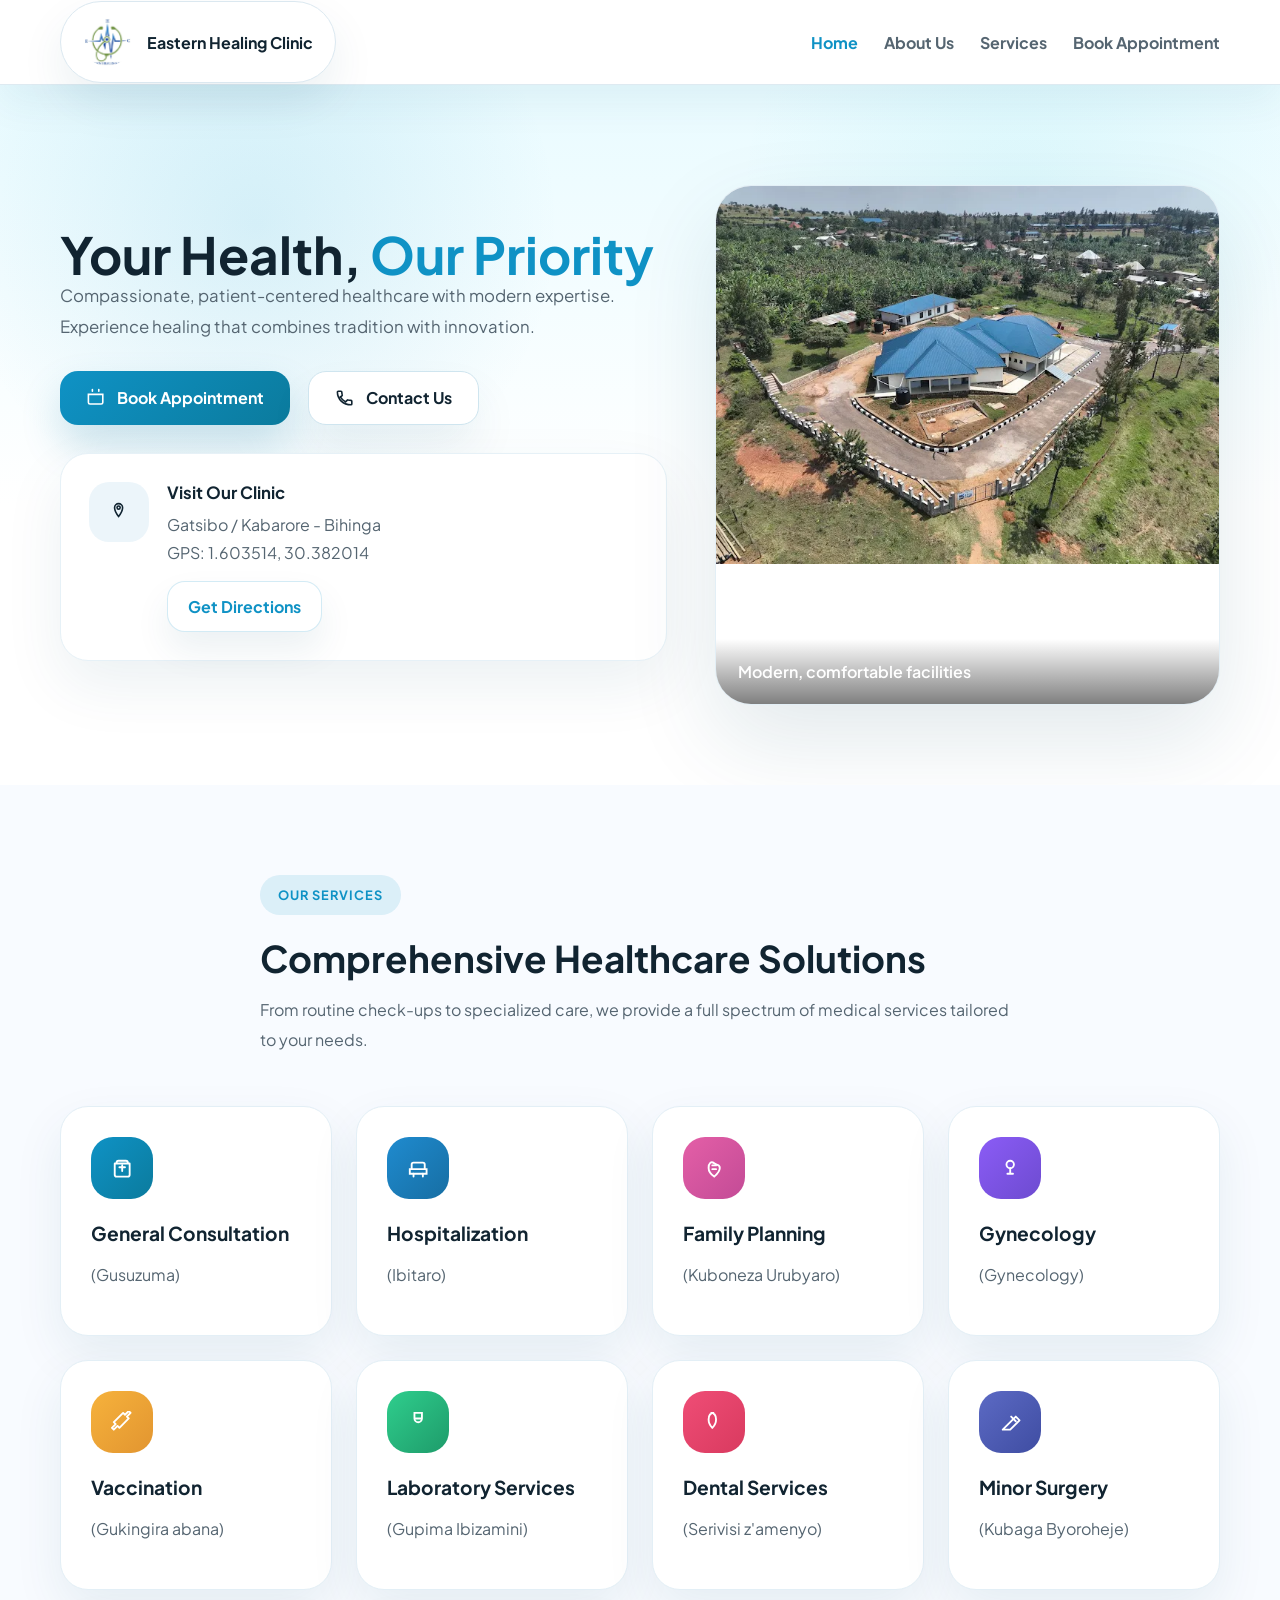
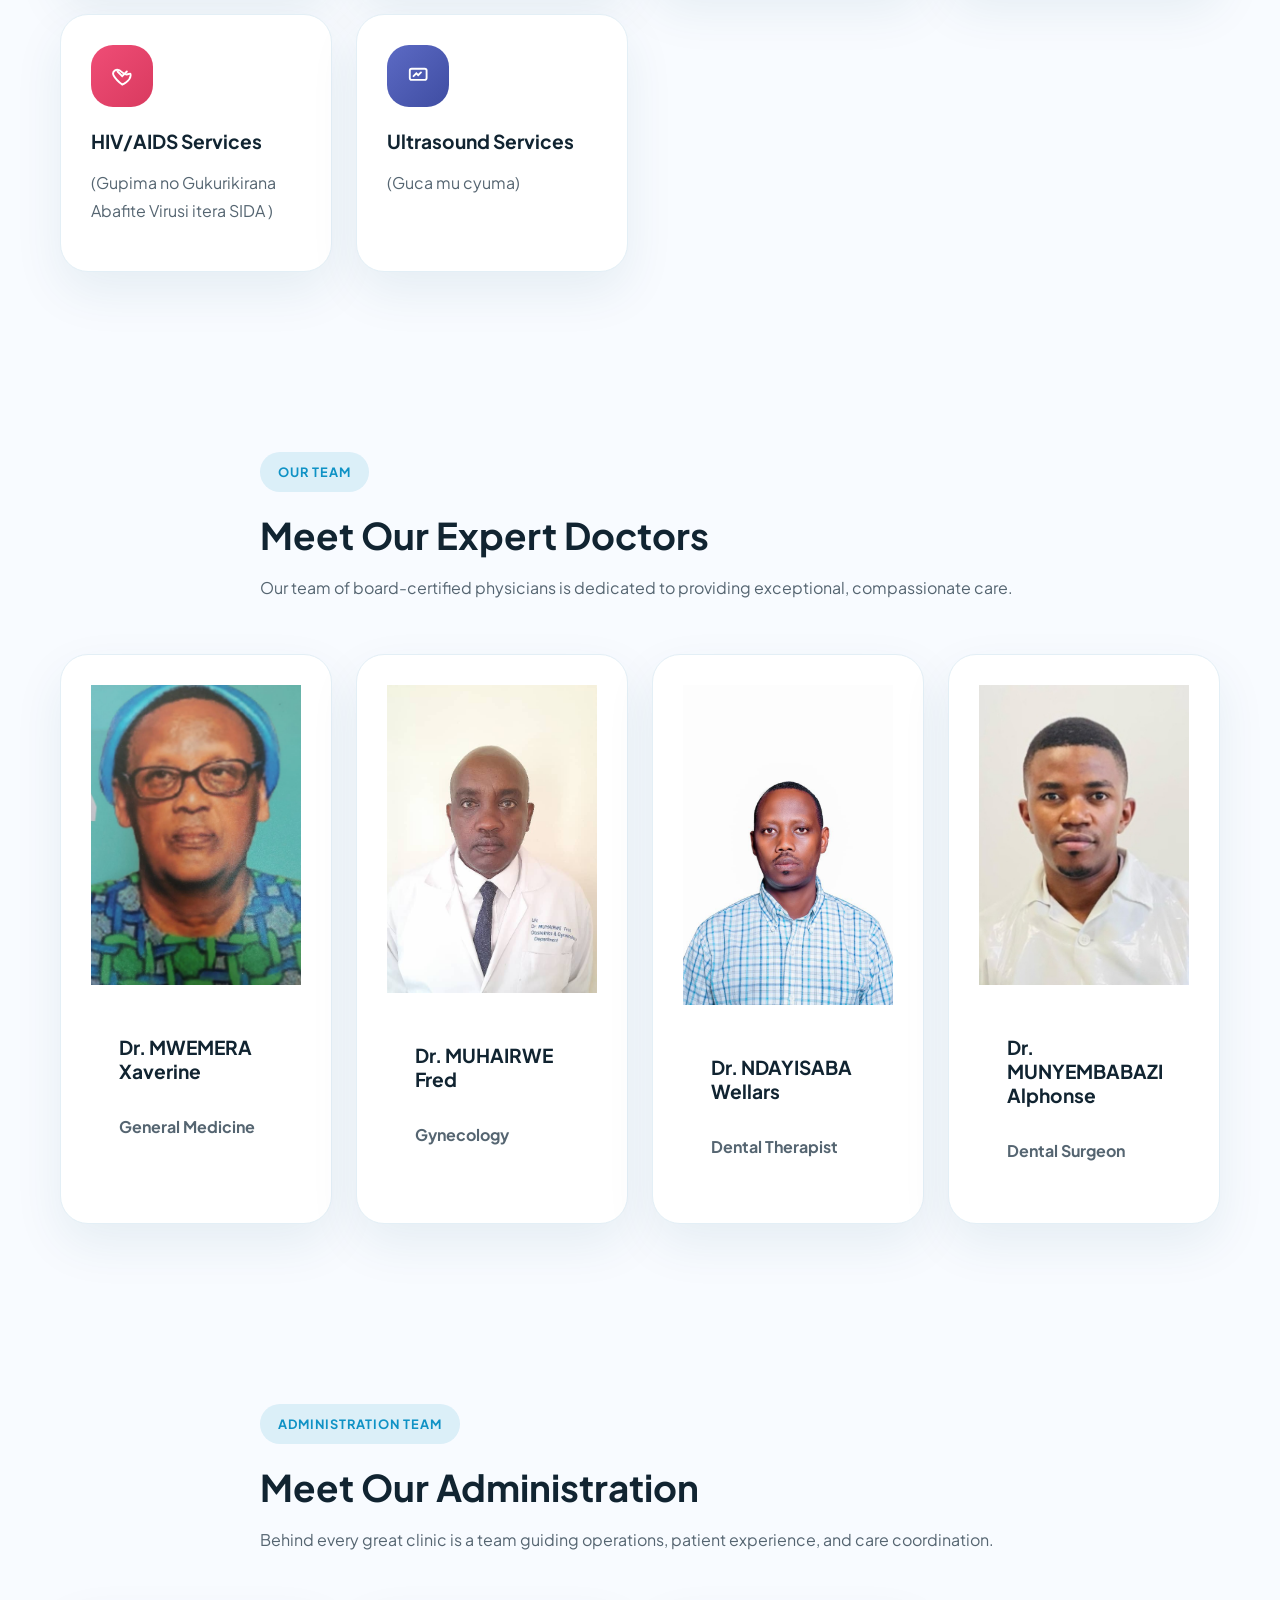
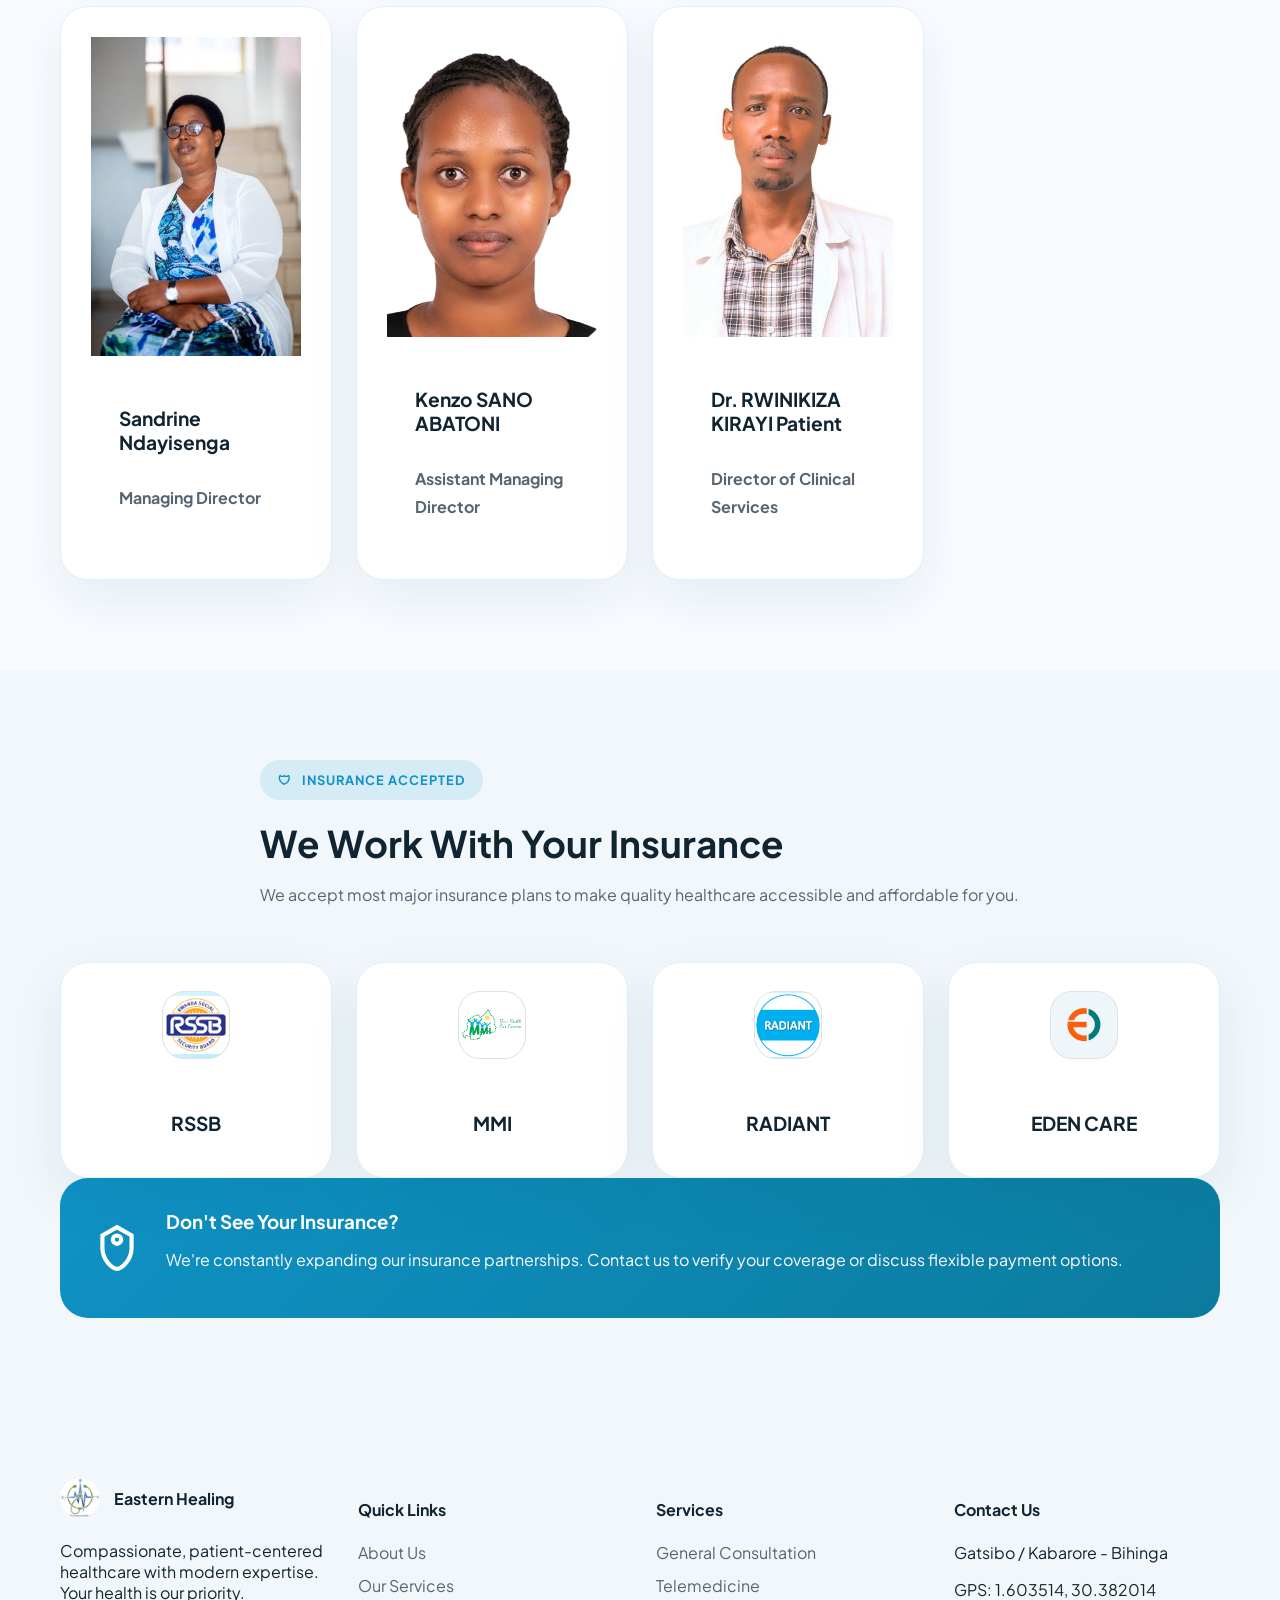
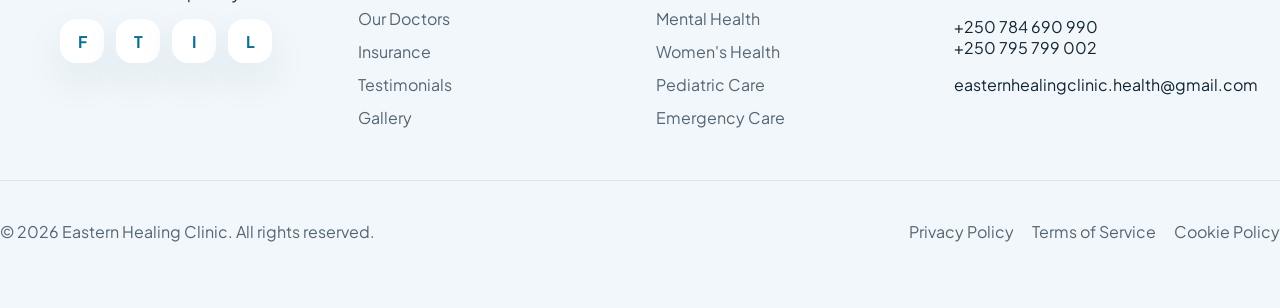
==== commit fa6aa2aa: "new" ====
--- a/index.html
+++ b/index.html
@@ -202,7 +202,7 @@
               </div>
             </article> 
              <article class="card doctor-card">
-              <div class="doctor-image"><img src="Assisstant.jpeg" alt="Ms. Kenzo SANO ABATONI" /></div>
+              <div class="doctor-image"><img src="Assisstant.png" alt="Ms. Kenzo SANO ABATONI" /></div>
               <div class="card-body">
                 <h3>Kenzo SANO ABATONI</h3>
                 <p class="subtitle">Assistant Managing Director</p>
